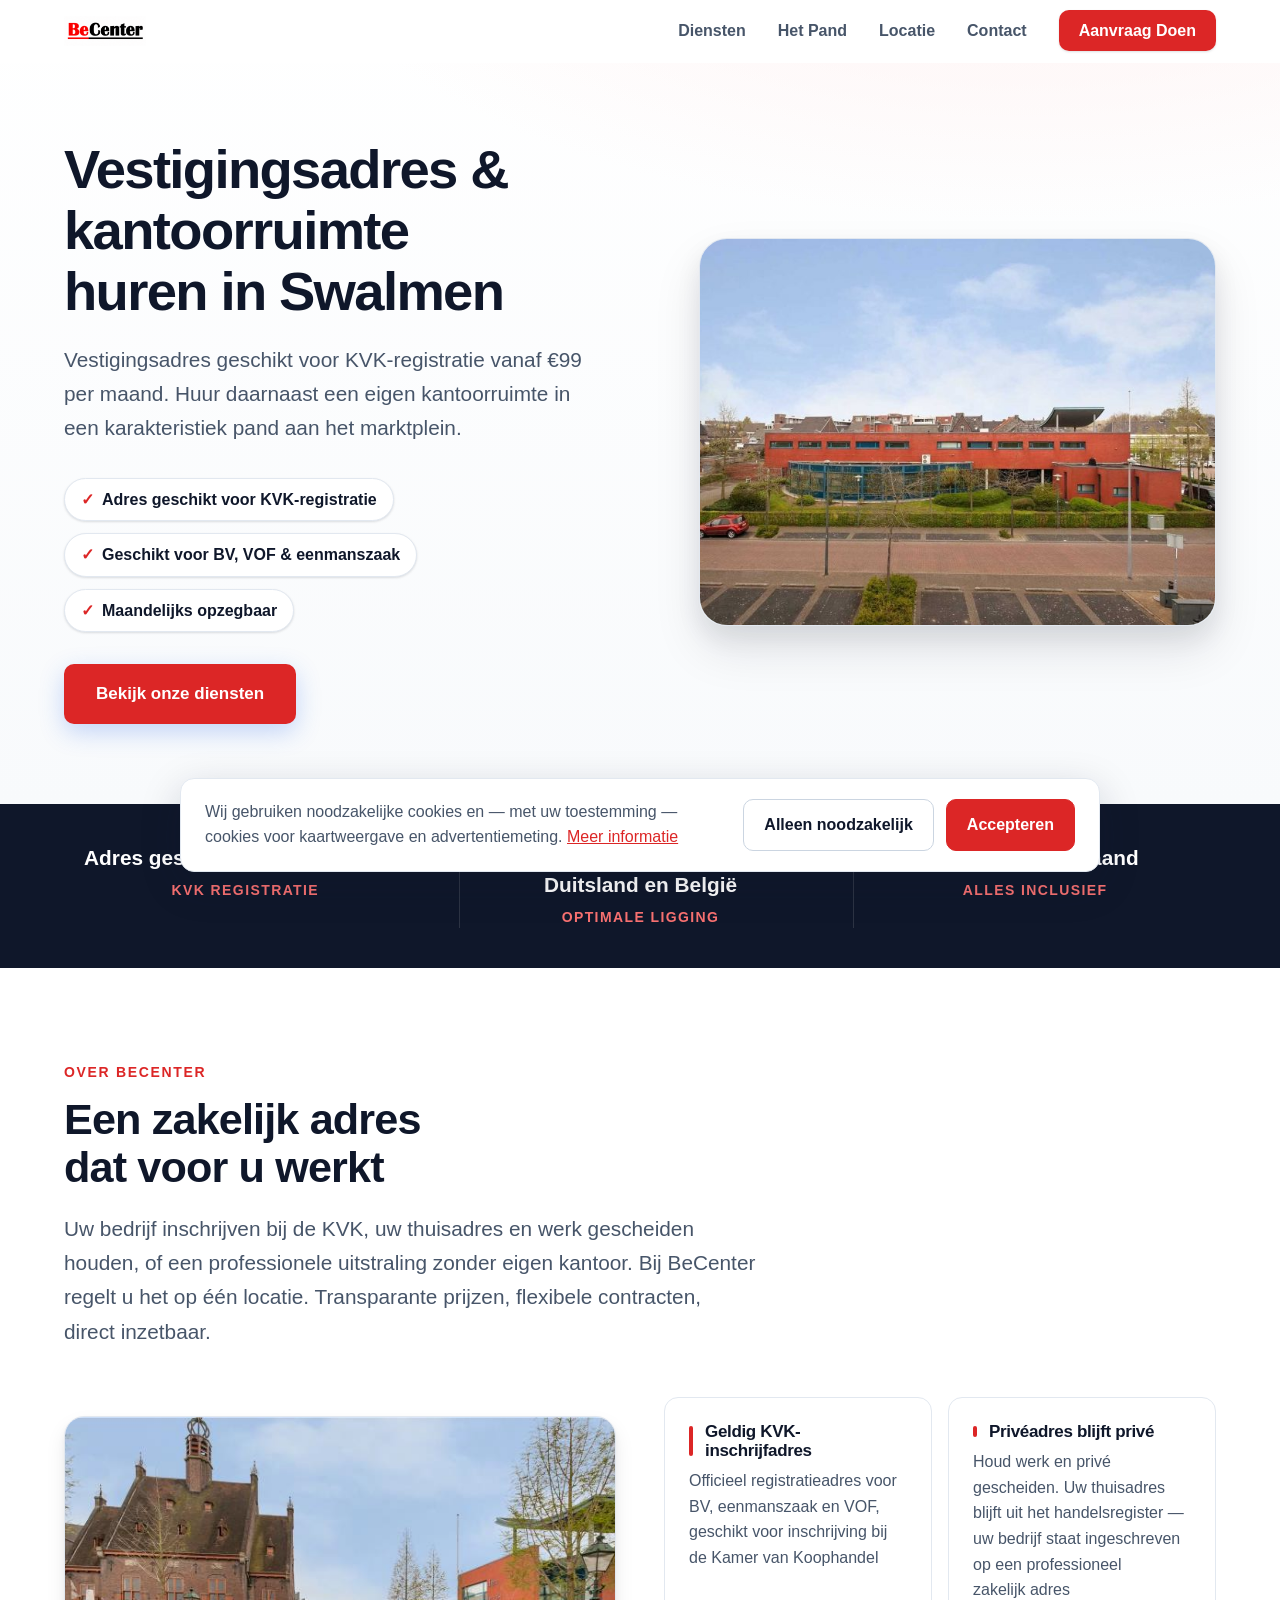
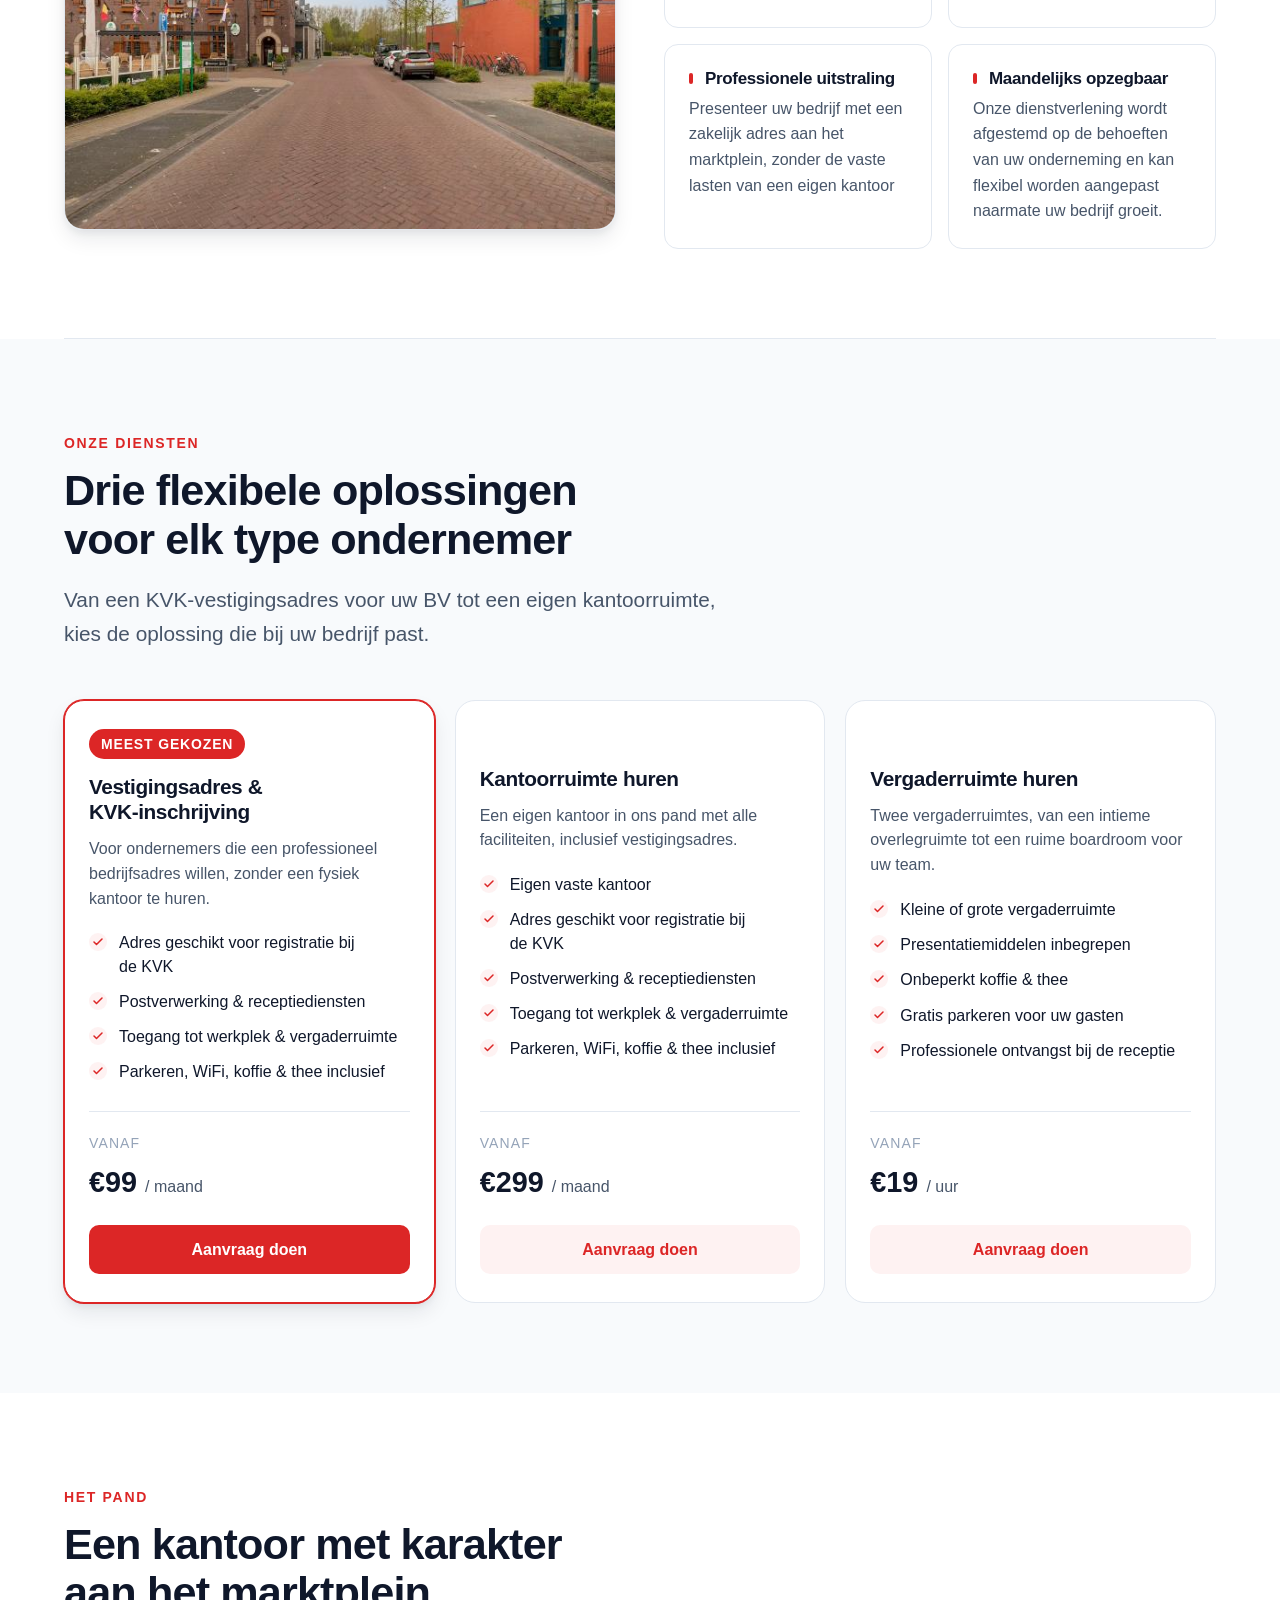
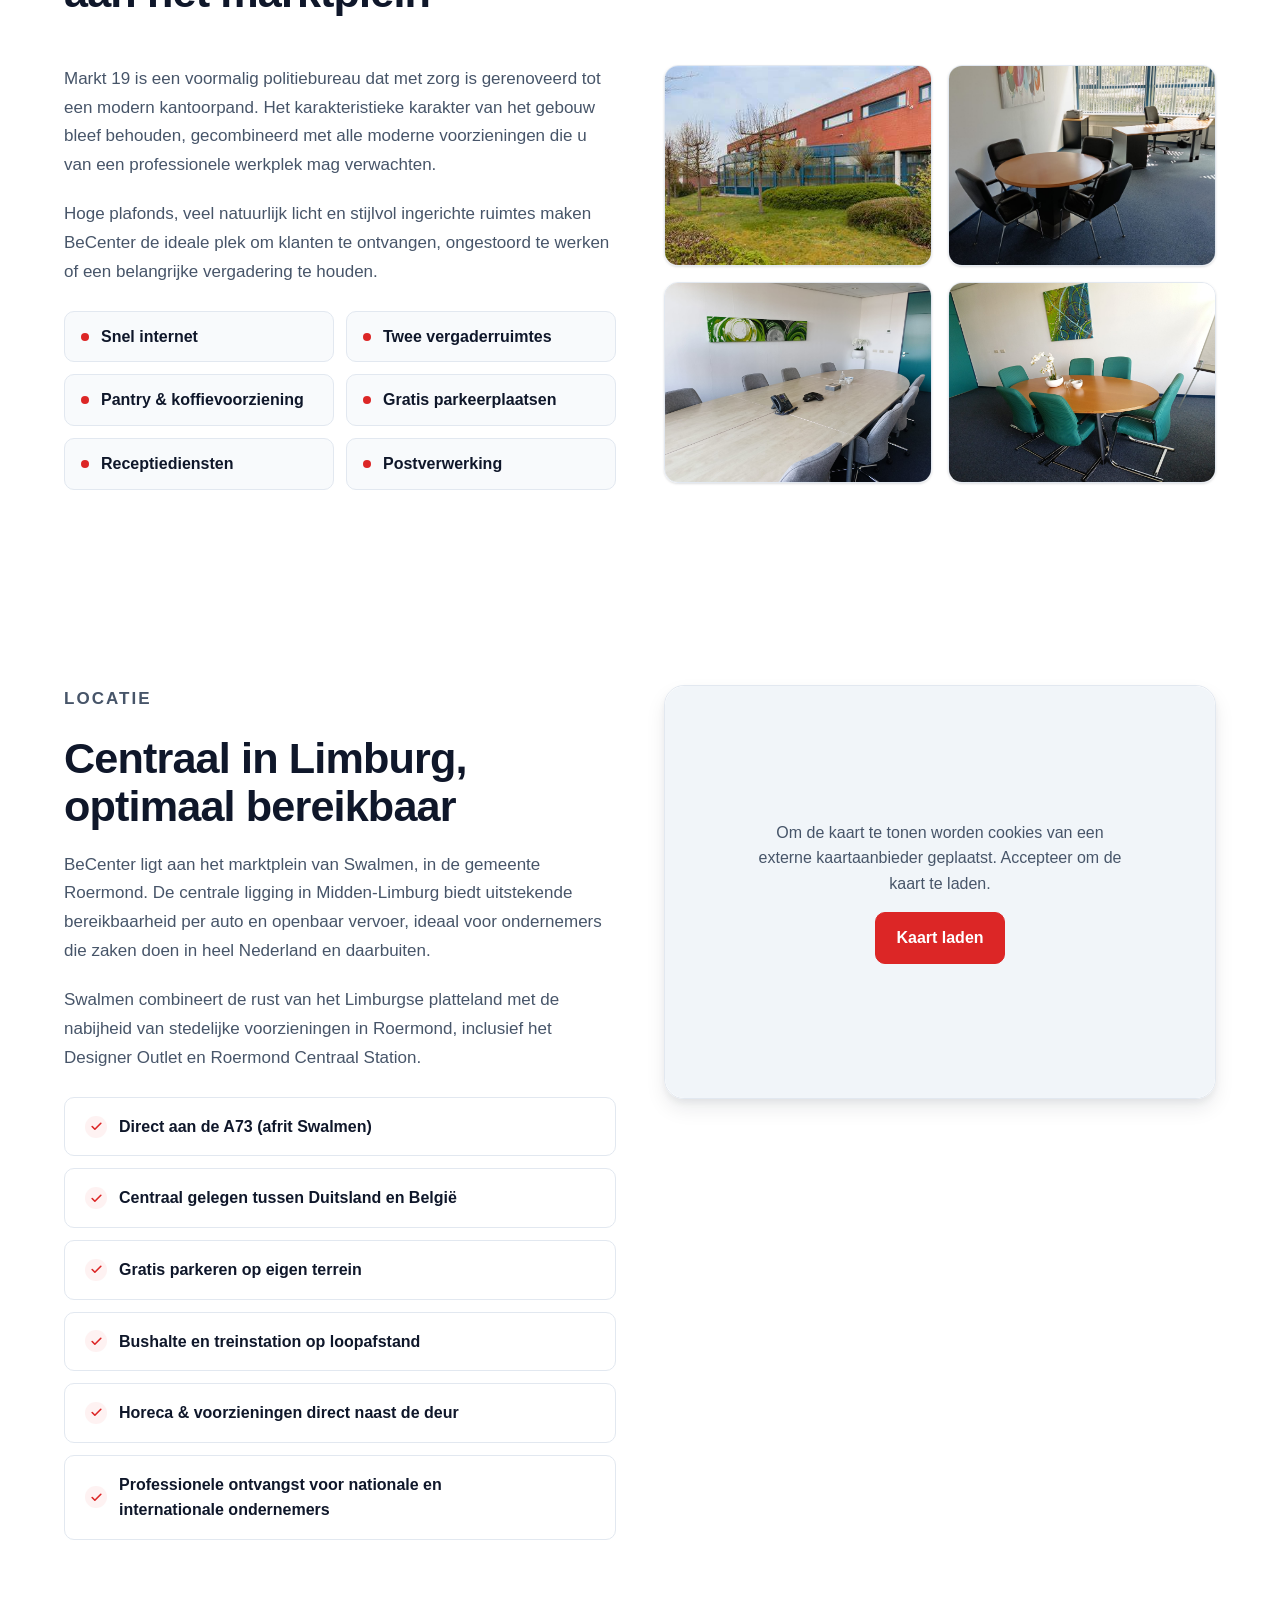
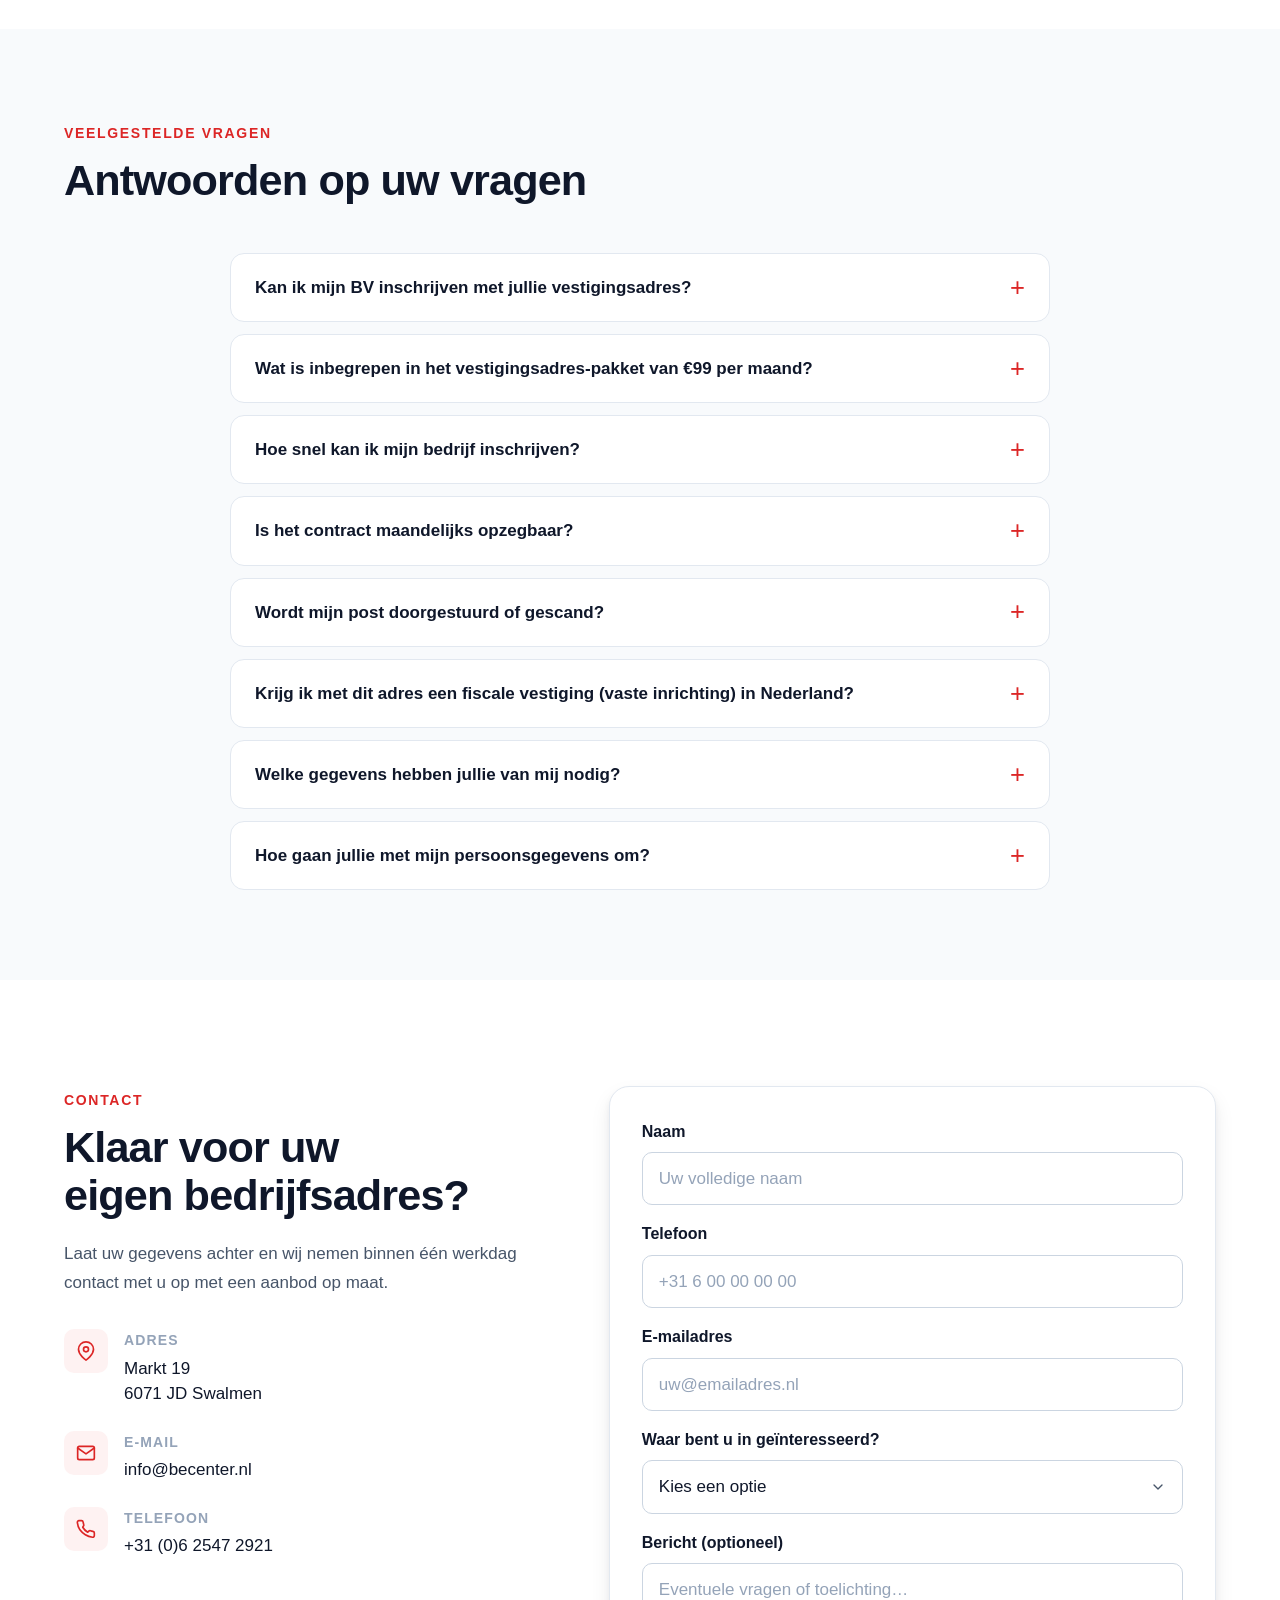
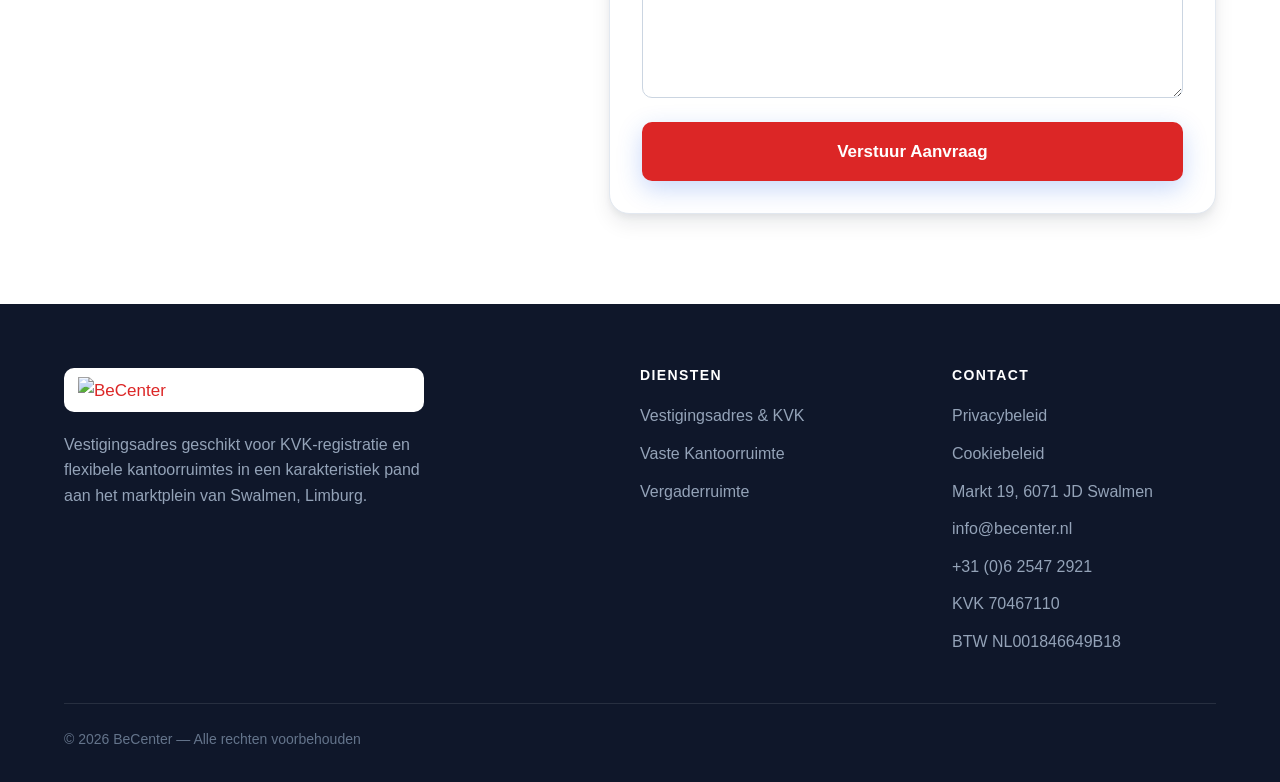
==== index.html @ 8f39680e "Add files via upload" ====
<!DOCTYPE html>
<html lang="nl">
<head>
  <meta charset="UTF-8">
  <meta name="viewport" content="width=device-width, initial-scale=1.0">
  <title>BeCenter — Vestigingsadres & Kantoorruimte Huren in Swalmen</title>
  <meta name="description" content="Vestigingsadres voor KVK-inschrijving vanaf €99,99 p/m. Kantoorruimte huren in Swalmen (Roermond). Adres geschikt voor registratie bij de KVK voor BV, VOF en eenmanszaak.">
  <meta name="keywords" content="vestigingsadres huren, KVK inschrijfadres, kantoor huren Swalmen, kantoorruimte Roermond, bedrijfsadres KVK, virtueel kantoor Limburg">
  <link rel="icon" href="data:image/svg+xml,%3Csvg xmlns='http://www.w3.org/2000/svg' viewBox='0 0 32 32'%3E%3Crect width='32' height='32' fill='%23ffffff' rx='4'/%3E%3Ctext x='50%25' y='52%25' dominant-baseline='central' text-anchor='middle' font-family='Helvetica%2C Arial%2C sans-serif' font-weight='bold' font-size='17' fill='%23DC2626'%3EBe%3C/text%3E%3C/svg%3E">
  <link rel="stylesheet" href="./base.css?v=3">
  <link rel="stylesheet" href="./style.css?v=3">
</head>
<body id="top">

  <!-- ─── Navigation ─── -->
  <nav id="nav" class="nav" aria-label="Hoofdnavigatie">
    <div class="nav__inner">
      <a href="#hero" class="nav__logo" aria-label="BeCenter homepage">
        <img src="./Becenter.png" alt="BeCenter" class="nav__logo-img">
      </a>
      <button id="hamburger" class="nav__hamburger" aria-label="Menu openen" aria-expanded="false" aria-controls="nav-links">
        <span></span><span></span><span></span>
      </button>
      <ul id="nav-links" class="nav__links" role="list">
        <li><a href="#diensten" class="nav__link">Diensten</a></li>
        <li><a href="#pand" class="nav__link">Het Pand</a></li>
        <li><a href="#locatie" class="nav__link">Locatie</a></li>
        <li><a href="#contact" class="nav__link">Contact</a></li>
        <li><a href="#contact" class="nav__cta">Aanvraag Doen</a></li>
      </ul>
    </div>
  </nav>

  <!-- ─── Hero ─── -->
  <section id="hero" class="hero">
    <div class="hero__inner">
      <div class="hero__content reveal">
        <h1 class="hero__title">Vestigingsadres&nbsp;&amp; kantoorruimte huren in&nbsp;Swalmen</h1>
        <p class="hero__subtitle">Vestigingsadres geschikt voor KVK-registratie vanaf €99 per maand. Huur daarnaast een eigen kantoorruimte in een karakteristiek pand aan het marktplein.</p>
        <div class="hero__trust" aria-label="Kenmerken">
          <span class="hero__trust-item">Adres geschikt voor KVK-registratie</span>
          <span class="hero__trust-item">Geschikt voor BV, VOF &amp; eenmanszaak</span>
          <span class="hero__trust-item">Maandelijks opzegbaar</span>
        </div>
        <div class="hero__actions">
          <a href="#diensten" class="hero__cta">Bekijk onze diensten</a>
        </div>
      </div>
      <div class="hero__image-col reveal">
        <div class="hero__image-wrapper">
          <img src="./vestigingsadres-nederland-swalmen.jpg" alt="Vestigingsadres Nederland – BeCenter kantoorpand in Swalmen bij Roermond" width="760" height="560" loading="eager">
        </div>
      </div>
    </div>
  </section>

  <!-- ─── Stats Bar ─── -->
  <div class="stats" aria-label="Cijfers">
    <div class="stats__inner">
      <div>
        <p class="stat__value">Adres geschikt voor inschrijving</p>
        <p class="stat__label">KVK Registratie</p>
      </div>
      <div>
        <p class="stat__value">Centraal gelegen tussen Duitsland en België</p>
        <p class="stat__label">Optimale ligging</p>
      </div>
      <div>
        <p class="stat__value">Vanaf €99 per maand</p>
        <p class="stat__label">Alles inclusief</p>
      </div>
    </div>
  </div>

  <!-- ─── About ─── -->
  <section id="about" class="about section">
    <div class="container">
      <p class="section__label">Over BeCenter</p>
      <h2 class="section__title">Een zakelijk adres dat voor u werkt</h2>
      <p class="section__text">Uw bedrijf inschrijven bij de KVK, uw thuisadres en werk gescheiden houden, of een professionele uitstraling zonder eigen kantoor. Bij BeCenter regelt u het op één locatie. Transparante prijzen, flexibele contracten, direct inzetbaar.</p>
      <div class="about__grid reveal">
        <div class="about__image-wrapper">
          <img src="./kantoor-marktplein-swalmen.jpg" alt="Kantoor aan het marktplein in Swalmen, centraal in Nederland" width="600" height="480" loading="lazy">
          <div class="about__image-accent"></div>
        </div>
        <div class="about__cards">
          <div class="about__card">
            <h3 class="about__card-title">Geldig KVK-inschrijfadres</h3>
            <p class="about__card-desc">Officieel registratieadres voor BV, eenmanszaak en VOF, geschikt voor inschrijving bij de Kamer van Koophandel</p>
          </div>
          <div class="about__card">
            <h3 class="about__card-title">Privéadres blijft privé</h3>
            <p class="about__card-desc">Houd werk en privé gescheiden. Uw thuisadres blijft uit het handelsregister — uw bedrijf staat ingeschreven op een professioneel zakelijk adres</p>
          </div>
          <div class="about__card">
            <h3 class="about__card-title">Professionele uitstraling</h3>
            <p class="about__card-desc">Presenteer uw bedrijf met een zakelijk adres aan het marktplein, zonder de vaste lasten van een eigen kantoor</p>
          </div>
          <div class="about__card">
            <h3 class="about__card-title">Maandelijks opzegbaar</h3>
            <p class="about__card-desc">Onze dienstverlening wordt afgestemd op de behoeften van uw onderneming en kan flexibel worden aangepast naarmate uw bedrijf groeit.</p>
          </div>
        </div>
      </div>
    </div>
  </section>

  <!-- ─── Divider ─── -->
  <div class="divider"><div class="divider__line"></div></div>

  <!-- ─── Services ─── -->
  <section id="diensten" class="services section">
    <div class="container">
      <div class="section__header reveal">
        <p class="section__label">Onze Diensten</p>
        <h2 class="section__title">Drie flexibele oplossingen voor elk type ondernemer</h2>
        <p class="section__sub">Van een KVK-vestigingsadres voor uw BV tot een eigen kantoorruimte, kies de oplossing die bij uw bedrijf past.</p>
      </div>
      <div class="services__grid services__grid--four">

        <article class="service-card service-card--featured reveal">
          <p class="service-card__badge">Meest gekozen</p>
          <h3 class="service-card__title">Vestigingsadres &amp; KVK-inschrijving</h3>
          <p class="service-card__desc">Voor ondernemers die een professioneel bedrijfsadres willen, zonder een fysiek kantoor te huren.</p>
          <ul class="service-card__features" role="list">
            <li class="service-card__feature">Adres geschikt voor registratie bij de KVK</li>
            <li class="service-card__feature">Postverwerking &amp; receptiediensten</li>
            <li class="service-card__feature">Toegang tot werkplek &amp; vergaderruimte</li>
            <li class="service-card__feature">Parkeren, WiFi, koffie &amp; thee inclusief</li>
          </ul>
          <div class="service-card__price">
            <p class="service-card__price-label">Vanaf</p>
            <p class="service-card__price-value">€99 <span class="service-card__price-period">/ maand</span></p>
          </div>
          <a href="#contact" class="service-card__cta">Aanvraag doen</a>
        </article>

        <article class="service-card reveal">
          <h3 class="service-card__title">Kantoorruimte huren</h3>
          <p class="service-card__desc">Een eigen kantoor in ons pand met alle faciliteiten, inclusief vestigingsadres.</p>
          <ul class="service-card__features" role="list">
            <li class="service-card__feature">Eigen vaste kantoor</li>
            <li class="service-card__feature">Adres geschikt voor registratie bij de KVK</li>
            <li class="service-card__feature">Postverwerking &amp; receptiediensten</li>
            <li class="service-card__feature">Toegang tot werkplek &amp; vergaderruimte</li>
            <li class="service-card__feature">Parkeren, WiFi, koffie &amp; thee inclusief</li>
          </ul>
          <div class="service-card__price">
            <p class="service-card__price-label">Vanaf</p>
            <p class="service-card__price-value">€299 <span class="service-card__price-period">/ maand</span></p>
          </div>
          <a href="#contact" class="service-card__cta">Aanvraag doen</a>
        </article>

        <article class="service-card reveal">
          <h3 class="service-card__title">Vergaderruimte huren</h3>
          <p class="service-card__desc">Twee vergaderruimtes, van een intieme overlegruimte tot een ruime boardroom voor uw team.</p>
          <ul class="service-card__features" role="list">
            <li class="service-card__feature">Kleine of grote vergaderruimte</li>
            <li class="service-card__feature">Presentatiemiddelen inbegrepen</li>
            <li class="service-card__feature">Onbeperkt koffie &amp; thee</li>
            <li class="service-card__feature">Gratis parkeren voor uw gasten</li>
            <li class="service-card__feature">Professionele ontvangst bij de receptie</li>
          </ul>
          <div class="service-card__price">
            <p class="service-card__price-label">Vanaf</p>
            <p class="service-card__price-value">€19 <span class="service-card__price-period">/ uur</span></p>
          </div>
          <a href="#contact" class="service-card__cta">Aanvraag doen</a>
        </article>

        

        

      </div>
    </div>
  </section>

  <!-- ─── Het Pand ─── -->
  <section id="pand" class="pand section">
    <div class="container">
      <p class="section__label">Het Pand</p>
      <h2 class="section__title">Een kantoor met karakter aan het marktplein</h2>
      <div class="pand__content reveal">
        <div class="pand__text">
          <p>Markt 19 is een voormalig politiebureau dat met zorg is gerenoveerd tot een modern kantoorpand. Het karakteristieke karakter van het gebouw bleef behouden, gecombineerd met alle moderne voorzieningen die u van een professionele werkplek mag verwachten.</p>
          <p>Hoge plafonds, veel natuurlijk licht en stijlvol ingerichte ruimtes maken BeCenter de ideale plek om klanten te ontvangen, ongestoord te werken of een belangrijke vergadering te houden.</p>
          <div class="pand__facilities">
            <div class="pand__facility">Snel internet</div>
            <div class="pand__facility">Twee vergaderruimtes</div>
            <div class="pand__facility">Pantry &amp; koffievoorziening</div>
            <div class="pand__facility">Gratis parkeerplaatsen</div>
            <div class="pand__facility">Receptiediensten</div>
            <div class="pand__facility">Postverwerking</div>
          </div>
        </div>
        <div class="pand__gallery">
          <div class="pand__gallery-item"><img src="./kantoorpand-swalmen-buitenaanzicht.jpg"   alt="Buitenaanzicht van het kantoorpand van BeCenter in Swalmen" loading="lazy" width="600" height="400"></div>
          <div class="pand__gallery-item"><img src="./kantoorruimte-huren-swalmen.jpg"      alt="Kantoorruimte huren bij BeCenter in Swalmen"    loading="lazy" width="600" height="400"></div>
          <div class="pand__gallery-item"><img src="./vergaderruimte-boardroom-swalmen.jpg"    alt="Grote vergaderruimte (boardroom) bij BeCenter Swalmen"        loading="lazy" width="600" height="400"></div>
          <div class="pand__gallery-item"><img src="./vergaderruimte-huren-roermond.jpg"     alt="Vergaderruimte huren in Roermond bij BeCenter"   loading="lazy" width="600" height="400"></div>
        </div>
      </div>
    </div>
  </section>

  <!-- ─── Locatie ─── -->
  <section id="locatie" class="locatie section">
    <div class="container">
      <div class="location__content reveal">
        <div class="location__text">
          <p class="section__label">Locatie</p>
          <h2 class="section__title">Centraal in Limburg, optimaal bereikbaar</h2>
          <p>BeCenter ligt aan het marktplein van Swalmen, in de gemeente Roermond. De centrale ligging in Midden-Limburg biedt uitstekende bereikbaarheid per auto en openbaar vervoer, ideaal voor ondernemers die zaken doen in heel Nederland en daarbuiten.</p>
          <p>Swalmen combineert de rust van het Limburgse platteland met de nabijheid van stedelijke voorzieningen in Roermond, inclusief het Designer Outlet en Roermond Centraal Station.</p>
          <ul class="location__highlights" role="list">
            <li class="location__highlight">Direct aan de A73 (afrit Swalmen)</li>
            <li class="location__highlight">Centraal gelegen tussen Duitsland en België</li>
            <li class="location__highlight">Gratis parkeren op eigen terrein</li>
            <li class="location__highlight">Bushalte en treinstation op loopafstand</li>
            <li class="location__highlight">Horeca &amp; voorzieningen direct naast de deur</li>
            <li class="location__highlight">Professionele ontvangst voor nationale en internationale ondernemers</li>
          </ul>
        </div>
        <div class="location__map-wrapper">
          <iframe
            data-cookiesrc="https://www.google.com/maps?q=Markt+19,+6071+JD+Swalmen&output=embed&z=8"
            width="600" height="420" style="border:0;" allowfullscreen="" loading="lazy"
            referrerpolicy="no-referrer-when-downgrade"
            title="BeCenter locatie, Markt 19 Swalmen">
          </iframe>
        </div>
      </div>
    </div>
  </section>

  <!-- ─── FAQ ─── -->
  <section id="faq" class="faq section">
    <div class="container">
      <div class="section__header reveal">
        <p class="section__label">Veelgestelde Vragen</p>
        <h2 class="section__title">Antwoorden op uw vragen</h2>
      </div>
      <dl class="faq__list reveal">

        <div class="faq__item">
          <dt><button class="faq__question" aria-expanded="false">Kan ik mijn BV inschrijven met jullie vestigingsadres?</button></dt>
          <dd class="faq__answer"><p>Ja. Ons adres aan Markt 19 in Swalmen is geschikt voor inschrijving bij de Kamer van Koophandel. U kunt er een BV, eenmanszaak of VOF op inschrijven.</p></dd>
        </div>

        <div class="faq__item">
          <dt><button class="faq__question" aria-expanded="false">Wat is inbegrepen in het vestigingsadres-pakket van €99 per maand?</button></dt>
          <dd class="faq__answer"><p>Het pakket omvat: adres geschikt voor registratie bij de KVK, postverwerking, receptiediensten, gratis parkeren, WiFi, koffie en thee, en toegang tot een werkplek en vergaderruimte op de locatie. Geen verborgen kosten.</p></dd>
        </div>

        <div class="faq__item">
          <dt><button class="faq__question" aria-expanded="false">Hoe snel kan ik mijn bedrijf inschrijven?</button></dt>
          <dd class="faq__answer"><p>Na ontvangst van uw aanvraag en betaling sturen wij binnen één werkdag de huurovereenkomst toe. Daarmee kunt u direct uw KVK-inschrijving regelen of een adreswijziging doorvoeren.</p></dd>
        </div>

        

        <div class="faq__item">
          <dt><button class="faq__question" aria-expanded="false">Is het contract maandelijks opzegbaar?</button></dt>
          <dd class="faq__answer"><p>Ja, al onze abonnementen (vestigingsadres en kantoorruimte) zijn maandelijks opzegbaar. Geen lange contracten, geen verborgen kosten.</p></dd>
        </div>

        <div class="faq__item">
          <dt><button class="faq__question" aria-expanded="false">Wordt mijn post doorgestuurd of gescand?</button></dt>
          <dd class="faq__answer"><p>Wij ontvangen, sorteren en verwerken al uw zakelijke post op het adres. In overleg sturen wij uw post fysiek door of digitaal per e-mail.</p></dd>
        </div>

        <div class="faq__item">
          <dt><button class="faq__question" aria-expanded="false">Krijg ik met dit adres een fiscale vestiging (vaste inrichting) in Nederland?</button></dt>
          <dd class="faq__answer"><p>Een inschrijfadres is bedoeld voor uw KVK-inschrijving en correspondentie. Het vormt op zichzelf geen fiscale vaste inrichting in Nederland — uw fiscale vestigingsplaats hangt af van waar uw onderneming feitelijk wordt geleid. Voor uw fiscale situatie adviseren wij belastingadvies in te winnen.</p></dd>
        </div>

        <div class="faq__item">
          <dt><button class="faq__question" aria-expanded="false">Welke gegevens hebben jullie van mij nodig?</button></dt>
          <dd class="faq__answer"><p>Voor de KVK-inschrijving en onze wettelijke controle (Wwft) hebben wij nodig: een geldig identiteitsbewijs (paspoort of ID-kaart) van de bestuurder(s) en de uiteindelijk belanghebbende(n), uw bedrijfsgegevens (o.a. KVK-/handelsregisternummer) en een korte omschrijving van uw activiteiten. Daarnaast voeren wij een sanctie- en PEP-controle uit. Zo voldoen wij aan de wet en beschermen wij u en ons tegen misbruik.</p></dd>
        </div>

        <div class="faq__item">
          <dt><button class="faq__question" aria-expanded="false">Hoe gaan jullie met mijn persoonsgegevens om?</button></dt>
          <dd class="faq__answer"><p>Wij verwerken alleen de gegevens die nodig zijn voor de dienstverlening en onze wettelijke verplichtingen, beveiligd en niet langer dan toegestaan. Meer leest u in ons <a href="./privacybeleid.html">privacybeleid</a>.</p></dd>
        </div>

      </dl>
    </div>
  </section>

  <!-- ─── Contact ─── -->
  <section id="contact" class="contact section">
    <div class="container">
      <div class="contact__content reveal">

        <div class="contact__info">
          <div>
            <p class="section__label">Contact</p>
            <h2 class="section__title">Klaar voor uw eigen bedrijfsadres?</h2>
            <p style="color: var(--color-text-muted); line-height: 1.7; margin-top: var(--space-4);">Laat uw gegevens achter en wij nemen binnen één werkdag contact met u op met een aanbod op maat.</p>
          </div>
          <div class="contact__info-item">
            <div class="contact__info-icon">
              <svg width="18" height="18" viewBox="0 0 24 24" fill="none" stroke="currentColor" stroke-width="2" stroke-linecap="round" stroke-linejoin="round" aria-hidden="true"><path d="M21 10c0 7-9 13-9 13s-9-6-9-13a9 9 0 0 1 18 0z"/><circle cx="12" cy="10" r="3"/></svg>
            </div>
            <div>
              <p class="contact__info-label">Adres</p>
              <p class="contact__info-value">Markt 19<br>6071 JD Swalmen</p>
            </div>
          </div>
          <div class="contact__info-item">
            <div class="contact__info-icon">
              <svg width="18" height="18" viewBox="0 0 24 24" fill="none" stroke="currentColor" stroke-width="2" stroke-linecap="round" stroke-linejoin="round" aria-hidden="true"><path d="M4 4h16c1.1 0 2 .9 2 2v12c0 1.1-.9 2-2 2H4c-1.1 0-2-.9-2-2V6c0-1.1.9-2 2-2z"/><polyline points="22,6 12,13 2,6"/></svg>
            </div>
            <div>
              <p class="contact__info-label">E-mail</p>
              <p class="contact__info-value"><a href="mailto:info@becenter.nl">info@becenter.nl</a></p>
            </div>
          </div>
          <div class="contact__info-item">
            <div class="contact__info-icon">
              <svg width="18" height="18" viewBox="0 0 24 24" fill="none" stroke="currentColor" stroke-width="2" stroke-linecap="round" stroke-linejoin="round" aria-hidden="true"><path d="M22 16.92v3a2 2 0 0 1-2.18 2 19.79 19.79 0 0 1-8.63-3.07A19.5 19.5 0 0 1 4.69 13a19.79 19.79 0 0 1-3.07-8.67A2 2 0 0 1 3.56 2h3a2 2 0 0 1 2 1.72c.127.96.361 1.903.7 2.81a2 2 0 0 1-.45 2.11L8.09 9.91a16 16 0 0 0 6 6l1.27-1.27a2 2 0 0 1 2.11-.45c.907.339 1.85.573 2.81.7A2 2 0 0 1 22 16.92z"/></svg>
            </div>
            <div>
              <p class="contact__info-label">Telefoon</p>
              <p class="contact__info-value"><a href="tel:+31625472921">+31 (0)6 2547 2921</a></p>
            </div>
          </div>
        </div>

        <form id="contact-form" class="contact__form" novalidate>
          <input type="hidden" name="access_key" value="718c6f82-538b-4ca0-a98d-68ac909993b3">
          <input type="hidden" name="cc" value="info@becenter.nl">
          <input type="hidden" name="subject" value="Nieuwe aanvraag via BeCenter.nl">
          <input type="hidden" name="from_name" value="BeCenter Website">

          <div class="form-group">
            <label for="naam">Naam</label>
            <input id="naam" name="name" type="text" placeholder="Uw volledige naam" required>
          </div>
          <div class="form-group">
            <label for="telefoon">Telefoon</label>
            <input id="telefoon" name="phone" type="tel" placeholder="+31 6 00 00 00 00">
          </div>
          <div class="form-group">
            <label for="email">E-mailadres</label>
            <input id="email" name="email" type="email" placeholder="uw@emailadres.nl" required>
          </div>
          <div class="form-group">
            <label for="interesse">Waar bent u in geïnteresseerd?</label>
            <select id="interesse" name="interesse" required>
              <option value="" disabled selected>Kies een optie</option>
              <option>Vestigingsadres &amp; KVK-inschrijving (€99 p/m)</option>
              <option>Vaste Kantoorruimte (€299 p/m)</option>
               <option>Vergaderruimte (€19 p/u)</option>
              
              
              <option>Anders / Meerdere opties</option>
            </select>
          </div>
          <div class="form-group">
            <label for="bericht">Bericht (optioneel)</label>
            <textarea id="bericht" name="message" rows="4" placeholder="Eventuele vragen of toelichting…"></textarea>
          </div>
          <button type="submit" class="form__submit">Verstuur Aanvraag</button>
        </form>

      </div>
    </div>
  </section>

  <!-- ─── Footer ─── -->
  <footer class="footer">
    <div class="footer__inner">
      <div class="footer__top">
        <div class="footer__brand">
          <div class="footer__brand-logo"><a href="#top" aria-label="Terug naar boven"><img src="./logo.png" alt="BeCenter" class="footer__logo-img"></a></div>
          <p class="footer__brand-desc">Vestigingsadres geschikt voor KVK-registratie en flexibele kantoorruimtes in een karakteristiek pand aan het marktplein van Swalmen, Limburg.</p>
        </div>
        <div>
          <h3 class="footer__col-title">Diensten</h3>
          <ul class="footer__links" role="list">
            <li><a href="#diensten">Vestigingsadres &amp; KVK</a></li>
            <li><a href="#diensten">Vaste Kantoorruimte</a></li>
             <li><a href="#diensten">Vergaderruimte</a></li>
            
            
          </ul>
        </div>
        <div>
          <h3 class="footer__col-title">Contact</h3>
          <ul class="footer__links" role="list">
            <li><a href="./privacybeleid.html">Privacybeleid</a></li>
            <li><a href="./cookiebeleid.html">Cookiebeleid</a></li>
            <li>Markt 19, 6071 JD Swalmen</li>
            <li><a href="mailto:info@becenter.nl">info@becenter.nl</a></li>
            <li><a href="tel:+31625472921">+31 (0)6 2547 2921</a></li>
            <li>KVK 70467110</li>
            <li>BTW NL001846649B18</li>
          </ul>
        </div>
      </div>
      <div class="footer__bottom">
        <p class="footer__copyright">© 2026 BeCenter — Alle rechten voorbehouden</p>
      </div>
    </div>
  </footer>

  <script src="./cookie.js"></script>
  <script src="./app.js"></script>
  <script>
    document.querySelectorAll('.faq__question').forEach(function(btn) {
      btn.addEventListener('click', function() {
        var item = this.closest('.faq__item');
        var isOpen = item.classList.contains('open');
        document.querySelectorAll('.faq__item.open').forEach(function(el) {
          el.classList.remove('open');
          el.querySelector('.faq__question').setAttribute('aria-expanded', 'false');
        });
        if (!isOpen) {
          item.classList.add('open');
          this.setAttribute('aria-expanded', 'true');
        }
      });
    });
  </script>
</body>
</html>
---- base.css ----
/* base.css — BeCenter.nl Design System */

*, *::before, *::after { box-sizing: border-box; margin: 0; padding: 0; }

html {
  -moz-text-size-adjust: none;
  -webkit-text-size-adjust: none;
  text-size-adjust: none;
  -webkit-font-smoothing: antialiased;
  -moz-osx-font-smoothing: grayscale;
  text-rendering: optimizeLegibility;
  scroll-behavior: smooth;
  hanging-punctuation: first last;
  scroll-padding-top: 5rem;
}

body {
  min-height: 100dvh;
  line-height: 1.6;
  font-family: var(--font-body, sans-serif);
  font-size: var(--text-base);
  color: var(--color-text);
  background-color: var(--color-bg);
}

img, picture, video, canvas, svg { display: block; max-width: 100%; height: auto; }
ul[role="list"], ol[role="list"] { list-style: none; }
input, button, textarea, select { font: inherit; color: inherit; }

h1, h2, h3, h4, h5, h6 { text-wrap: balance; line-height: 1.15; }
p, li, figcaption { text-wrap: pretty; max-width: 72ch; }

::selection {
  background: rgba(201, 169, 110, 0.3);
  color: #fff;
}

:focus-visible {
  outline: 2px solid var(--color-accent);
  outline-offset: 3px;
  border-radius: 2px;
}

@media (prefers-reduced-motion: reduce) {
  *, *::before, *::after {
    animation-duration: 0.01ms !important;
    animation-iteration-count: 1 !important;
    transition-duration: 0.01ms !important;
    scroll-behavior: auto !important;
  }
}

button { cursor: pointer; background: none; border: none; }
table { border-collapse: collapse; width: 100%; }

a, button, [role="button"], [role="link"], input, textarea, select {
  transition: color 180ms cubic-bezier(0.16, 1, 0.3, 1),
              background 180ms cubic-bezier(0.16, 1, 0.3, 1),
              border-color 180ms cubic-bezier(0.16, 1, 0.3, 1),
              box-shadow 180ms cubic-bezier(0.16, 1, 0.3, 1),
              transform 180ms cubic-bezier(0.16, 1, 0.3, 1),
              opacity 180ms cubic-bezier(0.16, 1, 0.3, 1);
}

.sr-only {
  position: absolute; width: 1px; height: 1px; padding: 0; margin: -1px;
  overflow: hidden; clip: rect(0, 0, 0, 0); white-space: nowrap; border-width: 0;
}
---- style.css ----
/* style.css — buroadresseniederlande.com
   Modern, helder, zakelijk thema (licht + blauw) — gericht op Duitse ondernemers */

/* ═══════════════════════════════════════════
   DESIGN TOKENS
   ═══════════════════════════════════════════ */
:root {
  /* Typografie — strakke, moderne sans-serif */
  --font-display: -apple-system, BlinkMacSystemFont, "Segoe UI", Roboto, Helvetica, Arial, sans-serif;
  --font-body: -apple-system, BlinkMacSystemFont, "Segoe UI", Roboto, Helvetica, Arial, sans-serif;

  /* Type-schaal */
  --text-xs:   clamp(0.75rem,  0.7rem  + 0.25vw, 0.875rem);
  --text-sm:   clamp(0.875rem, 0.82rem + 0.3vw,  1rem);
  --text-base: clamp(1rem,     0.96rem + 0.2vw,  1.0625rem);
  --text-lg:   clamp(1.125rem, 1.05rem + 0.4vw,  1.3rem);
  --text-xl:   clamp(1.35rem,  1.1rem  + 1vw,    1.8rem);
  --text-2xl:  clamp(1.8rem,   1.3rem  + 2vw,    2.7rem);
  --text-3xl:  clamp(2.2rem,   1.4rem  + 3vw,    3.4rem);

  /* Spacing */
  --space-1:0.25rem; --space-2:0.5rem; --space-3:0.75rem; --space-4:1rem;
  --space-5:1.25rem; --space-6:1.5rem; --space-7:1.75rem; --space-8:2rem;
  --space-10:2.5rem; --space-12:3rem; --space-16:4rem; --space-20:5rem;
  --space-24:6rem; --space-32:8rem;

  /* Kleuren — licht thema */
  --color-bg:        #ffffff;
  --color-surface:   #f8fafc;
  --color-surface-2: #f1f5f9;
  --color-surface-3: #e9eef5;
  --color-border:    #e2e8f0;
  --color-border-2:  #cbd5e1;
  --color-divider:   #e2e8f0;

  --color-text:       #0f172a;
  --color-text-muted: #475569;
  --color-text-faint: #94a3b8;

  /* Accent — merkrood */
  --color-accent:        #DC2626;
  --color-accent-hover:  #B91C1C;
  --color-accent-dark:   #991B1B;
  --color-accent-soft:   #fef2f2;
  --color-accent-muted:  rgba(220, 38, 38, 0.12);

  /* Donkere sectie (voor contrast-blokken zoals footer/stats) */
  --color-ink:        #0f172a;
  --color-ink-2:      #1e293b;

  /* Radius */
  --radius-sm:0.375rem; --radius-md:0.625rem; --radius-lg:0.875rem;
  --radius-xl:1.25rem; --radius-2xl:1.75rem;

  /* Transities */
  --ease-out: cubic-bezier(0.16, 1, 0.3, 1);
  --transition: 200ms cubic-bezier(0.16, 1, 0.3, 1);

  /* Schaduwen — zacht, modern */
  --shadow-sm: 0 1px 2px rgba(15,23,42,0.06), 0 1px 3px rgba(15,23,42,0.08);
  --shadow-md: 0 4px 6px rgba(15,23,42,0.05), 0 10px 20px rgba(15,23,42,0.08);
  --shadow-lg: 0 12px 24px rgba(15,23,42,0.08), 0 24px 48px rgba(15,23,42,0.10);
  --shadow-blue: 0 8px 24px rgba(37,99,235,0.25);

  --content-wide: 1200px;
}

/* ═══════════════════════════════════════════
   BASIS
   ═══════════════════════════════════════════ */
body {
  font-family: var(--font-body);
  color: var(--color-text);
  background: var(--color-bg);
  font-size: var(--text-base);
}

h1, h2, h3, h4 {
  font-family: var(--font-display);
  color: var(--color-text);
  font-weight: 700;
  letter-spacing: -0.02em;
  line-height: 1.12;
}

a { color: var(--color-accent); text-decoration: none; }
a:hover { color: var(--color-accent-hover); }

.container {
  max-width: var(--content-wide);
  margin: 0 auto;
  padding: 0 var(--space-6);
}

.section { padding: clamp(var(--space-16), 7vw, var(--space-32)) 0; }

.section__label {
  display: inline-block;
  font-size: var(--text-xs);
  font-weight: 700;
  letter-spacing: 0.12em;
  text-transform: uppercase;
  color: var(--color-accent);
  margin-bottom: var(--space-3);
}

.section__title {
  font-size: var(--text-2xl);
  margin-bottom: var(--space-5);
  max-width: 22ch;
}

.section__text, .section__sub {
  font-size: var(--text-lg);
  color: var(--color-text-muted);
  max-width: 60ch;
  line-height: 1.65;
}

.section__header { margin-bottom: var(--space-12); }

/* ═══════════════════════════════════════════
   NAVIGATIE
   ═══════════════════════════════════════════ */
.nav {
  position: fixed;
  top: 0; left: 0; right: 0;
  z-index: 100;
  padding: var(--space-4) 0;
  background: #ffffff;
  border-bottom: 1px solid transparent;
  transition: padding var(--transition), border-color var(--transition), box-shadow var(--transition);
}
.nav--scrolled {
  padding: var(--space-3) 0;
  border-bottom-color: var(--color-border);
  box-shadow: var(--shadow-sm);
}
.nav__inner {
  max-width: var(--content-wide);
  margin: 0 auto;
  padding: 0 var(--space-6);
  display: flex; align-items: center; justify-content: space-between;
}
.nav__logo { display: flex; align-items: center; }
.nav__logo-img {
  height: 30px; width: auto; display: block;
}

.nav__links { display: flex; align-items: center; gap: var(--space-8); list-style: none; }
.nav__link {
  font-size: var(--text-sm); font-weight: 600;
  color: var(--color-text-muted);
  position: relative;
}
.nav__link:hover { color: var(--color-text); }
.nav__link::after {
  content: ''; position: absolute; bottom: -5px; left: 0;
  width: 0; height: 2px; background: var(--color-accent);
  border-radius: 2px; transition: width var(--transition);
}
.nav__link:hover::after { width: 100%; }

.nav__cta {
  font-size: var(--text-sm); font-weight: 700;
  color: #fff; background: var(--color-accent);
  padding: var(--space-3) var(--space-5);
  border-radius: var(--radius-md);
  box-shadow: var(--shadow-sm);
  transition: background var(--transition), transform var(--transition), box-shadow var(--transition);
}
.nav__cta:hover {
  background: var(--color-accent-hover); color: #fff;
  transform: translateY(-1px); box-shadow: var(--shadow-blue);
}

.nav__hamburger {
  display: none; flex-direction: column; gap: 5px;
  padding: var(--space-2); z-index: 101;
}
.nav__hamburger span {
  display: block; width: 24px; height: 2px;
  background: var(--color-text); border-radius: 2px;
  transition: transform var(--transition), opacity var(--transition);
}
.nav__hamburger.active span:nth-child(1) { transform: translateY(7px) rotate(45deg); }
.nav__hamburger.active span:nth-child(2) { opacity: 0; }
.nav__hamburger.active span:nth-child(3) { transform: translateY(-7px) rotate(-45deg); }

@media (max-width: 860px) {
  .nav__hamburger { display: flex; }
  .nav__links {
    position: fixed; inset: 0;
    background: #fff;
    flex-direction: column; justify-content: center;
    gap: var(--space-6);
    opacity: 0; pointer-events: none;
    transition: opacity var(--transition);
  }
  .nav__links.open { opacity: 1; pointer-events: auto; }
  .nav__link { font-size: var(--text-xl); }
  .nav__cta { font-size: var(--text-lg); padding: var(--space-3) var(--space-8); }
}

/* ═══════════════════════════════════════════
   HERO
   ═══════════════════════════════════════════ */
.hero {
  padding-top: calc(76px + var(--space-16));
  padding-bottom: var(--space-20);
  background:
    radial-gradient(1200px 500px at 80% -10%, var(--color-accent-soft), transparent 60%),
    linear-gradient(180deg, #ffffff 0%, var(--color-surface) 100%);
}
.hero__inner {
  max-width: var(--content-wide); margin: 0 auto; padding: 0 var(--space-6);
  display: grid; grid-template-columns: 1.05fr 0.95fr;
  gap: var(--space-16); align-items: center;
}
.hero__content { display: flex; flex-direction: column; align-items: flex-start; }
.hero__title {
  font-size: var(--text-3xl);
  margin-bottom: var(--space-5);
  letter-spacing: -0.03em;
}
.hero__subtitle {
  font-size: var(--text-lg);
  color: var(--color-text-muted);
  line-height: 1.65; margin-bottom: var(--space-8);
  max-width: 46ch;
}
.hero__trust { display: flex; flex-wrap: wrap; gap: var(--space-3); margin-bottom: var(--space-8); }
.hero__trust-item {
  display: inline-flex; align-items: center; gap: var(--space-2);
  font-size: var(--text-sm); font-weight: 600;
  color: var(--color-text);
  background: #fff;
  border: 1px solid var(--color-border);
  padding: var(--space-2) var(--space-4);
  border-radius: 100px;
  box-shadow: var(--shadow-sm);
}
.hero__trust-item::before {
  content: '✓'; color: var(--color-accent); font-weight: 800;
}
.hero__actions { display: flex; gap: var(--space-4); flex-wrap: wrap; }
.hero__cta {
  display: inline-flex; align-items: center; gap: var(--space-3);
  font-size: var(--text-base); font-weight: 700;
  color: #fff; background: var(--color-accent);
  padding: var(--space-4) var(--space-8);
  border-radius: var(--radius-md);
  box-shadow: var(--shadow-blue);
  transition: background var(--transition), transform var(--transition), box-shadow var(--transition);
}
.hero__cta:hover {
  background: var(--color-accent-hover); color: #fff;
  transform: translateY(-2px);
  box-shadow: 0 12px 32px rgba(37,99,235,0.35);
}

.hero__image-col { position: relative; }
.hero__image-wrapper {
  position: relative; border-radius: var(--radius-2xl); overflow: hidden;
  box-shadow: var(--shadow-lg);
  border: 1px solid var(--color-border);
}
.hero__image-wrapper img {
  width: 100%; height: auto; display: block;
  aspect-ratio: 4/3; object-fit: cover;
}

@media (max-width: 860px) {
  .hero { padding-top: calc(68px + var(--space-10)); padding-bottom: var(--space-12); }
  .hero__inner { grid-template-columns: 1fr; gap: var(--space-10); }
  .hero__image-col { order: -1; }
}

/* ═══════════════════════════════════════════
   STATS BAR
   ═══════════════════════════════════════════ */
.stats { background: var(--color-ink); }
.stats__inner {
  max-width: var(--content-wide); margin: 0 auto;
  padding: var(--space-10) var(--space-6);
  display: grid; grid-template-columns: repeat(3, 1fr); gap: var(--space-8);
}
.stats__inner > div {
  text-align: center;
  padding: 0 var(--space-4);
  border-left: 1px solid rgba(255,255,255,0.12);
}
.stats__inner > div:first-child { border-left: none; }
.stat__value {
  font-family: var(--font-display);
  font-size: var(--text-lg); font-weight: 700;
  color: #fff; margin-bottom: var(--space-2); line-height: 1.3;
}
.stat__label {
  font-size: var(--text-xs); font-weight: 600;
  color: #f87171;
  text-transform: uppercase; letter-spacing: 0.1em;
}
@media (max-width: 760px) {
  .stats__inner { grid-template-columns: 1fr; gap: var(--space-6); }
  .stats__inner > div { border-left: none; padding-bottom: var(--space-6); border-bottom: 1px solid rgba(255,255,255,0.12); }
  .stats__inner > div:last-child { border-bottom: none; padding-bottom: 0; }
}

/* ═══════════════════════════════════════════
   OVER (ABOUT)
   ═══════════════════════════════════════════ */
.about__grid {
  display: grid; grid-template-columns: 1fr 1fr;
  gap: var(--space-12); align-items: center;
  margin-top: var(--space-12);
}
.about__image-wrapper {
  position: relative; overflow: hidden;
  border-radius: var(--radius-xl);
  box-shadow: var(--shadow-md);
  border: 1px solid var(--color-border);
}
.about__image-wrapper img {
  width: 100%; height: 100%; object-fit: cover; aspect-ratio: 4/3;
}
.about__image-accent { display: none; }

.about__cards { display: grid; grid-template-columns: 1fr 1fr; gap: var(--space-4); }
.about__card {
  padding: var(--space-6);
  background: #fff;
  border: 1px solid var(--color-border);
  border-radius: var(--radius-lg);
  transition: border-color var(--transition), box-shadow var(--transition), transform var(--transition);
}
.about__card:hover {
  border-color: var(--color-accent);
  box-shadow: var(--shadow-md);
  transform: translateY(-3px);
}
.about__card-title {
  font-size: var(--text-base); font-weight: 700;
  margin-bottom: var(--space-2);
  padding-left: var(--space-4); position: relative;
}
.about__card-title::before {
  content: ''; position: absolute; left: 0; top: 4px; bottom: 4px;
  width: 4px; border-radius: 4px; background: var(--color-accent);
}
.about__card-desc { font-size: var(--text-sm); color: var(--color-text-muted); line-height: 1.6; }

@media (max-width: 860px) {
  .about__grid { grid-template-columns: 1fr; gap: var(--space-8); }
  .about__cards { grid-template-columns: 1fr; }
}

/* ═══════════════════════════════════════════
   DIVIDER
   ═══════════════════════════════════════════ */
.divider { max-width: var(--content-wide); margin: 0 auto; padding: 0 var(--space-6); }
.divider__line { height: 1px; background: var(--color-border); }

/* ═══════════════════════════════════════════
   DIENSTEN (SERVICES)
   ═══════════════════════════════════════════ */
.services { background: var(--color-surface); }
.services__grid {
  display: grid; gap: var(--space-5); margin-top: var(--space-12);
}
.services__grid--four { grid-template-columns: repeat(3, 1fr); }

.service-card {
  position: relative;
  padding: var(--space-7) var(--space-6);
  background: #fff;
  border: 1px solid var(--color-border);
  border-radius: var(--radius-xl);
  display: flex; flex-direction: column;
  transition: border-color var(--transition), transform var(--transition), box-shadow var(--transition);
}
.service-card:hover {
  border-color: var(--color-accent);
  transform: translateY(-5px);
  box-shadow: var(--shadow-lg);
}
.service-card--featured {
  border-color: var(--color-accent);
  box-shadow: 0 0 0 1px var(--color-accent), var(--shadow-md);
}
.service-card__badge {
  display: inline-block; align-self: flex-start;
  font-size: var(--text-xs); font-weight: 700;
  letter-spacing: 0.06em; text-transform: uppercase;
  color: #fff; background: var(--color-accent);
  padding: var(--space-1) var(--space-3);
  border-radius: 100px; margin-bottom: var(--space-4);
}
/* Niet-featured kaarten: titel uitlijnen op gelijke hoogte als featured */
.service-card:not(.service-card--featured) .service-card__title {
  margin-top: calc(var(--text-xs) + var(--space-1) * 2 + var(--space-4));
}
.service-card__title {
  font-size: var(--text-lg); font-weight: 700;
  margin-bottom: var(--space-3); line-height: 1.2;
  overflow-wrap: break-word; hyphens: auto;
}
.service-card__desc {
  font-size: var(--text-sm); color: var(--color-text-muted);
  line-height: 1.55; margin-bottom: var(--space-5);
}
.service-card__features {
  list-style: none; padding: 0; margin: 0 0 auto;
  display: flex; flex-direction: column; gap: var(--space-3);
}
.service-card__feature {
  display: flex; align-items: flex-start; gap: var(--space-3);
  font-size: var(--text-sm); color: var(--color-text); line-height: 1.45;
}
.service-card__feature::before {
  content: ''; flex-shrink: 0; margin-top: 2px;
  width: 18px; height: 18px; border-radius: 50%;
  background-color: var(--color-accent-soft);
  background-image: url("data:image/svg+xml,%3Csvg xmlns='http://www.w3.org/2000/svg' width='12' height='12' viewBox='0 0 24 24' fill='none' stroke='%23DC2626' stroke-width='3' stroke-linecap='round' stroke-linejoin='round'%3E%3Cpolyline points='20 6 9 17 4 12'/%3E%3C/svg%3E");
  background-repeat: no-repeat; background-position: center;
}
.service-card__price {
  margin-top: var(--space-7); padding-top: var(--space-5);
  border-top: 1px solid var(--color-border);
}
.service-card__price-label {
  font-size: var(--text-xs); color: var(--color-text-faint);
  text-transform: uppercase; letter-spacing: 0.08em; margin-bottom: var(--space-1);
}
.service-card__price-value {
  font-family: var(--font-display);
  font-size: var(--text-xl); font-weight: 800; color: var(--color-text);
}
.service-card__price-period {
  font-size: var(--text-sm); font-weight: 500; color: var(--color-text-muted);
}
.service-card__cta {
  margin-top: var(--space-5);
  display: inline-flex; align-items: center; justify-content: center;
  font-size: var(--text-sm); font-weight: 700;
  color: var(--color-accent); background: var(--color-accent-soft);
  padding: var(--space-3) var(--space-5);
  border-radius: var(--radius-md);
  transition: background var(--transition), color var(--transition), transform var(--transition);
}
.service-card__cta:hover {
  background: var(--color-accent); color: #fff; transform: translateY(-1px);
}
.service-card--featured .service-card__cta { background: var(--color-accent); color: #fff; }
.service-card--featured .service-card__cta:hover { background: var(--color-accent-hover); }

@media (max-width: 1024px) {
  .services__grid--four { grid-template-columns: repeat(2, 1fr); }
}
@media (max-width: 600px) {
  .services__grid--four { grid-template-columns: 1fr; max-width: 440px; margin-left: auto; margin-right: auto; }
  .service-card:not(.service-card--featured) .service-card__title { margin-top: 0; }
}

/* ═══════════════════════════════════════════
   HET PAND
   ═══════════════════════════════════════════ */
.pand__content {
  display: grid; grid-template-columns: 1fr 1fr;
  gap: var(--space-12); align-items: start; margin-top: var(--space-12);
}
.pand__text p { color: var(--color-text-muted); font-size: var(--text-base); line-height: 1.7; margin-bottom: var(--space-5); }
.pand__facilities {
  display: grid; grid-template-columns: 1fr 1fr; gap: var(--space-3); margin-top: var(--space-6);
}
.pand__facility {
  display: flex; align-items: center; gap: var(--space-3);
  font-size: var(--text-sm); font-weight: 600; color: var(--color-text);
  background: var(--color-surface);
  border: 1px solid var(--color-border);
  padding: var(--space-3) var(--space-4);
  border-radius: var(--radius-md);
}
.pand__facility::before {
  content: ''; flex-shrink: 0;
  width: 8px; height: 8px; border-radius: 50%;
  background: var(--color-accent);
}
.pand__gallery { display: grid; grid-template-columns: 1fr 1fr; gap: var(--space-4); }
.pand__gallery-item {
  overflow: hidden; border-radius: var(--radius-lg); aspect-ratio: 4/3;
  border: 1px solid var(--color-border); box-shadow: var(--shadow-sm);
}
.pand__gallery-item img { width: 100%; height: 100%; object-fit: cover; transition: transform 0.6s var(--ease-out); }
.pand__gallery-item:hover img { transform: scale(1.05); }

@media (max-width: 860px) {
  .pand__content { grid-template-columns: 1fr; gap: var(--space-8); }
  .pand__facilities { grid-template-columns: 1fr; }
}

/* ═══════════════════════════════════════════
   LOCATIE
   ═══════════════════════════════════════════ */
.location__content {
  display: grid; grid-template-columns: 1fr 1fr;
  gap: var(--space-12); margin-top: var(--space-4); align-items: start;
}
.location__text p { color: var(--color-text-muted); font-size: var(--text-base); line-height: 1.7; margin-bottom: var(--space-5); }
.location__highlights {
  display: grid; grid-template-columns: 1fr; gap: var(--space-3);
  margin-top: var(--space-6); list-style: none; padding: 0;
}
.location__highlight {
  display: flex; align-items: center; gap: var(--space-3);
  font-size: var(--text-sm); font-weight: 600; color: var(--color-text);
  background: #fff; border: 1px solid var(--color-border);
  padding: var(--space-4) var(--space-5); border-radius: var(--radius-md);
  transition: border-color var(--transition), transform var(--transition);
}
.location__highlight:hover { border-color: var(--color-accent); transform: translateX(3px); }
.location__highlight::before {
  content: ''; flex-shrink: 0;
  width: 22px; height: 22px; border-radius: 50%;
  background-color: var(--color-accent-soft);
  background-image: url("data:image/svg+xml,%3Csvg xmlns='http://www.w3.org/2000/svg' width='13' height='13' viewBox='0 0 24 24' fill='none' stroke='%23DC2626' stroke-width='3' stroke-linecap='round' stroke-linejoin='round'%3E%3Cpolyline points='20 6 9 17 4 12'/%3E%3C/svg%3E");
  background-repeat: no-repeat; background-position: center;
}
.location__map-wrapper {
  border-radius: var(--radius-xl); overflow: hidden;
  border: 1px solid var(--color-border); box-shadow: var(--shadow-md);
  aspect-ratio: 4/3;
}
.location__map-wrapper iframe { width: 100%; height: 100%; border: 0; }

@media (max-width: 860px) {
  .location__content { grid-template-columns: 1fr; gap: var(--space-8); }
}

/* ═══════════════════════════════════════════
   FAQ
   ═══════════════════════════════════════════ */
.faq { background: var(--color-surface); }
.faq__list { max-width: 820px; margin: var(--space-12) auto 0; display: flex; flex-direction: column; gap: var(--space-3); }
.faq__item {
  background: #fff; border: 1px solid var(--color-border);
  border-radius: var(--radius-lg); overflow: hidden;
  transition: border-color var(--transition), box-shadow var(--transition);
}
.faq__item.open { border-color: var(--color-accent); box-shadow: var(--shadow-sm); }
button.faq__question {
  width: 100%; text-align: left;
  padding: var(--space-5) var(--space-6);
  font-family: var(--font-body);
  font-size: var(--text-base); font-weight: 700; color: var(--color-text);
  cursor: pointer; display: flex; justify-content: space-between; align-items: center; gap: var(--space-4);
}
button.faq__question::after {
  content: '+'; font-size: 1.6rem; font-weight: 300; line-height: 1;
  color: var(--color-accent); flex-shrink: 0;
  transition: transform var(--transition);
}
.faq__item.open button.faq__question::after { transform: rotate(45deg); }
.faq__answer {
  overflow: hidden; max-height: 0;
  transition: max-height 0.4s var(--ease-out), padding 0.4s var(--ease-out);
  padding: 0 var(--space-6);
}
.faq__item.open .faq__answer { max-height: 500px; padding-bottom: var(--space-5); }
.faq__answer p { color: var(--color-text-muted); font-size: var(--text-base); line-height: 1.7; }

/* ═══════════════════════════════════════════
   CONTACT
   ═══════════════════════════════════════════ */
.contact__content {
  display: grid; grid-template-columns: 0.9fr 1.1fr;
  gap: var(--space-12); margin-top: var(--space-4); align-items: start;
}
.contact__info { display: flex; flex-direction: column; gap: var(--space-6); }
.contact__info > div:first-child { margin-bottom: var(--space-2); }
.contact__info-item { display: flex; gap: var(--space-4); align-items: flex-start; }
.contact__info-icon {
  width: 44px; height: 44px; border-radius: var(--radius-md);
  background: var(--color-accent-soft);
  display: flex; align-items: center; justify-content: center; flex-shrink: 0;
}
.contact__info-icon svg { width: 20px; height: 20px; color: var(--color-accent); }
.contact__info-label { font-size: var(--text-xs); color: var(--color-text-faint); text-transform: uppercase; letter-spacing: 0.08em; margin-bottom: var(--space-1); font-weight: 600; }
.contact__info-value { font-size: var(--text-base); color: var(--color-text); line-height: 1.5; }
.contact__info-value a { color: var(--color-text); }
.contact__info-value a:hover { color: var(--color-accent); }

.contact__form {
  display: flex; flex-direction: column; gap: var(--space-4);
  background: #fff;
  border: 1px solid var(--color-border);
  border-radius: var(--radius-xl);
  padding: var(--space-8);
  box-shadow: var(--shadow-md);
}
.form-group { display: flex; flex-direction: column; gap: var(--space-2); }
.form-group label { font-size: var(--text-sm); font-weight: 600; color: var(--color-text); }
.contact__content > * { min-width: 0; }
.contact__form { min-width: 0; }
.form-group input, .form-group select, .form-group textarea {
  width: 100%; min-width: 0;
  background: #fff;
  border: 1px solid var(--color-border-2);
  border-radius: var(--radius-md);
  padding: var(--space-3) var(--space-4);
  font-size: var(--text-base); color: var(--color-text);
  outline: none; transition: border-color var(--transition), box-shadow var(--transition);
}
.form-group input::placeholder, .form-group textarea::placeholder { color: var(--color-text-faint); }
.form-group input:focus, .form-group select:focus, .form-group textarea:focus {
  border-color: var(--color-accent);
  box-shadow: 0 0 0 3px var(--color-accent-muted);
}
.form-group select {
  appearance: none;
  background-image: url("data:image/svg+xml,%3Csvg xmlns='http://www.w3.org/2000/svg' width='16' height='16' viewBox='0 0 24 24' fill='none' stroke='%23475569' stroke-width='2' stroke-linecap='round' stroke-linejoin='round'%3E%3Cpath d='M6 9l6 6 6-6'/%3E%3C/svg%3E");
  background-repeat: no-repeat; background-position: right var(--space-4) center; padding-right: var(--space-10);
}
.form-group textarea { min-height: 120px; resize: vertical; }
.form__submit {
  margin-top: var(--space-2);
  font-family: var(--font-body); font-size: var(--text-base); font-weight: 700;
  color: #fff; background: var(--color-accent);
  padding: var(--space-4) var(--space-8);
  border: none; border-radius: var(--radius-md); cursor: pointer;
  box-shadow: var(--shadow-blue);
  transition: background var(--transition), transform var(--transition), box-shadow var(--transition);
}
.form__submit:hover { background: var(--color-accent-hover); transform: translateY(-2px); box-shadow: 0 12px 32px rgba(37,99,235,0.35); }

@media (max-width: 860px) {
  .contact__content { grid-template-columns: 1fr; gap: var(--space-10); }
  .contact__form { padding: var(--space-6); }
}

/* ═══════════════════════════════════════════
   FOOTER
   ═══════════════════════════════════════════ */
.footer { background: var(--color-ink); color: #cbd5e1; padding: var(--space-16) 0 var(--space-8); }
.footer__inner { max-width: var(--content-wide); margin: 0 auto; padding: 0 var(--space-6); }
.footer__top { display: grid; grid-template-columns: 2fr 1fr 1fr; gap: var(--space-12); margin-bottom: var(--space-12); }
.footer__brand { max-width: 360px; }
.footer__brand-logo { margin-bottom: var(--space-5); }
.footer__logo-img {
  height: 44px; width: auto; display: block;
  background: #fff;
  padding: 9px 14px;
  border-radius: var(--radius-md);
}
.footer__brand-desc { font-size: var(--text-sm); color: #94a3b8; line-height: 1.6; }
.footer__col-title { font-size: var(--text-xs); font-weight: 700; letter-spacing: 0.1em; text-transform: uppercase; color: #fff; margin-bottom: var(--space-5); }
.footer__links { list-style: none; display: flex; flex-direction: column; gap: var(--space-3); }
.footer__links li { font-size: var(--text-sm); color: #94a3b8; }
.footer__links a { font-size: var(--text-sm); color: #94a3b8; }
.footer__links a:hover { color: #fff; }
.footer__bottom { padding-top: var(--space-6); border-top: 1px solid rgba(255,255,255,0.1); }
.footer__copyright { font-size: var(--text-xs); color: #64748b; }

@media (max-width: 760px) {
  .footer__top { grid-template-columns: 1fr; gap: var(--space-8); }
}

/* ═══════════════════════════════════════════
   SCROLL REVEAL
   ═══════════════════════════════════════════ */
.reveal { opacity: 0; transform: translateY(24px); transition: opacity 0.7s var(--ease-out), transform 0.7s var(--ease-out); }
.reveal.visible { opacity: 1; transform: translateY(0); }

/* Selectie-kleur (base.css had goud) */
::selection { background: var(--color-accent-muted); color: var(--color-text); }


/* ═══════════════════════════════════════════
   COOKIE BANNER + MAP CONSENT
   ═══════════════════════════════════════════ */
.cookie-banner {
  position: fixed;
  left: 50%;
  bottom: clamp(12px, 3vw, 28px);
  transform: translateX(-50%);
  z-index: 1000;
  width: min(920px, calc(100% - 24px));
  display: flex;
  align-items: center;
  gap: var(--space-6);
  padding: var(--space-5) var(--space-6);
  background: #fff;
  color: var(--color-text, #0f172a);
  border: 1px solid var(--color-border, #e2e8f0);
  border-radius: var(--radius-lg, 14px);
  box-shadow: 0 12px 40px rgba(15,23,42,0.18);
}
.cookie-banner__text {
  margin: 0;
  font-size: var(--text-sm);
  line-height: 1.55;
  color: var(--color-text-muted, #475569);
}
.cookie-banner__text a { color: var(--color-accent); text-decoration: underline; }
.cookie-banner__actions { display: flex; gap: var(--space-3); flex-shrink: 0; }
.cookie-btn {
  font-family: inherit;
  font-size: var(--text-sm);
  font-weight: 700;
  padding: var(--space-3) var(--space-5);
  border-radius: var(--radius-md, 10px);
  cursor: pointer;
  border: 1px solid var(--color-border-2, #cbd5e1);
  background: transparent;
  color: var(--color-text, #0f172a);
  transition: all 180ms ease;
  white-space: nowrap;
}
.cookie-btn--ghost:hover { border-color: var(--color-accent); color: var(--color-accent); }
.cookie-btn--primary {
  background: var(--color-accent);
  border-color: var(--color-accent);
  color: #fff;
}
.cookie-btn--primary:hover { filter: brightness(1.08); }

.map-placeholder {
  position: absolute;
  inset: 0;
  display: flex;
  flex-direction: column;
  align-items: center;
  justify-content: center;
  gap: var(--space-4);
  text-align: center;
  padding: var(--space-6);
  background: var(--color-surface-2, #f1f5f9);
  border-radius: inherit;
}
.map-placeholder p {
  margin: 0;
  max-width: 42ch;
  font-size: var(--text-sm);
  color: var(--color-text-muted, #475569);
  line-height: 1.6;
}
.location__map-wrapper { position: relative; }

@media (max-width: 680px) {
  .cookie-banner { flex-direction: column; align-items: stretch; text-align: left; }
  .cookie-banner__actions { justify-content: stretch; }
  .cookie-btn { flex: 1; }
}


/* mobiel: nooit horizontaal scrollen */
html, body { overflow-x: hidden; }
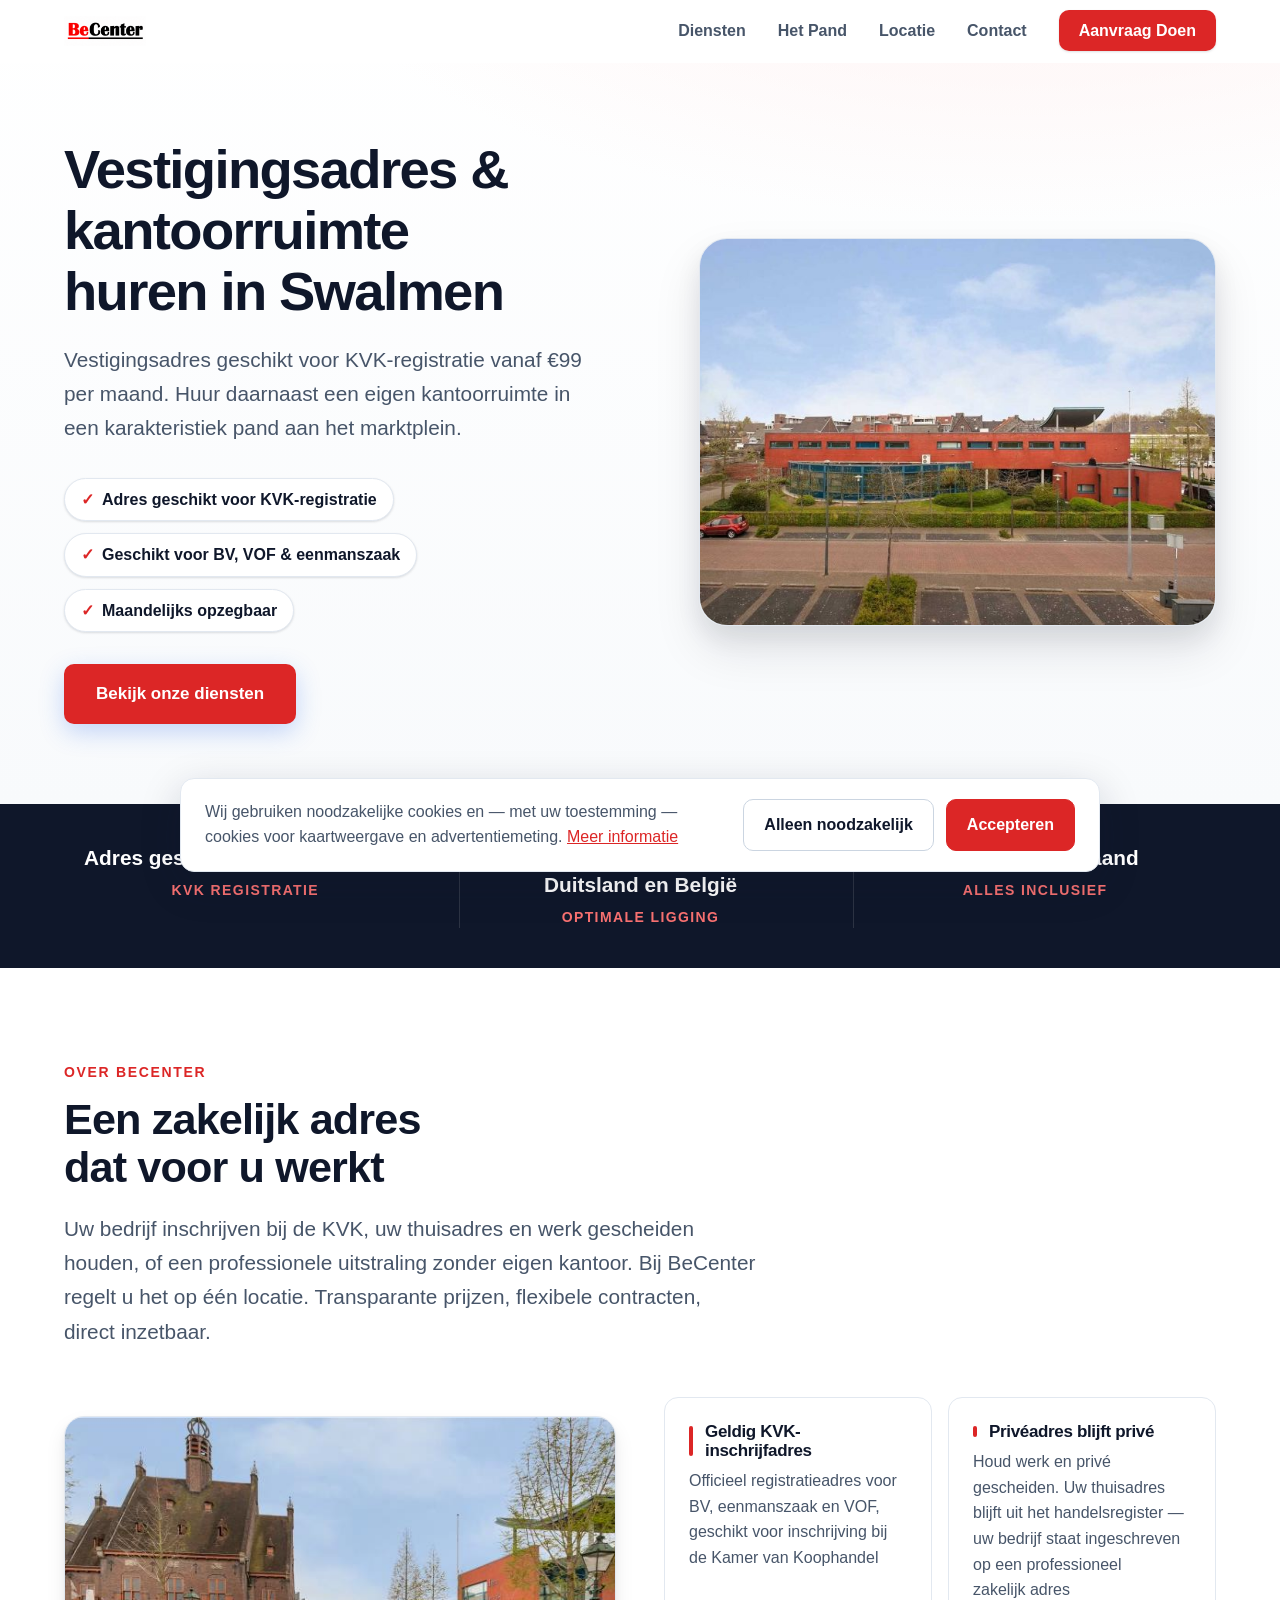
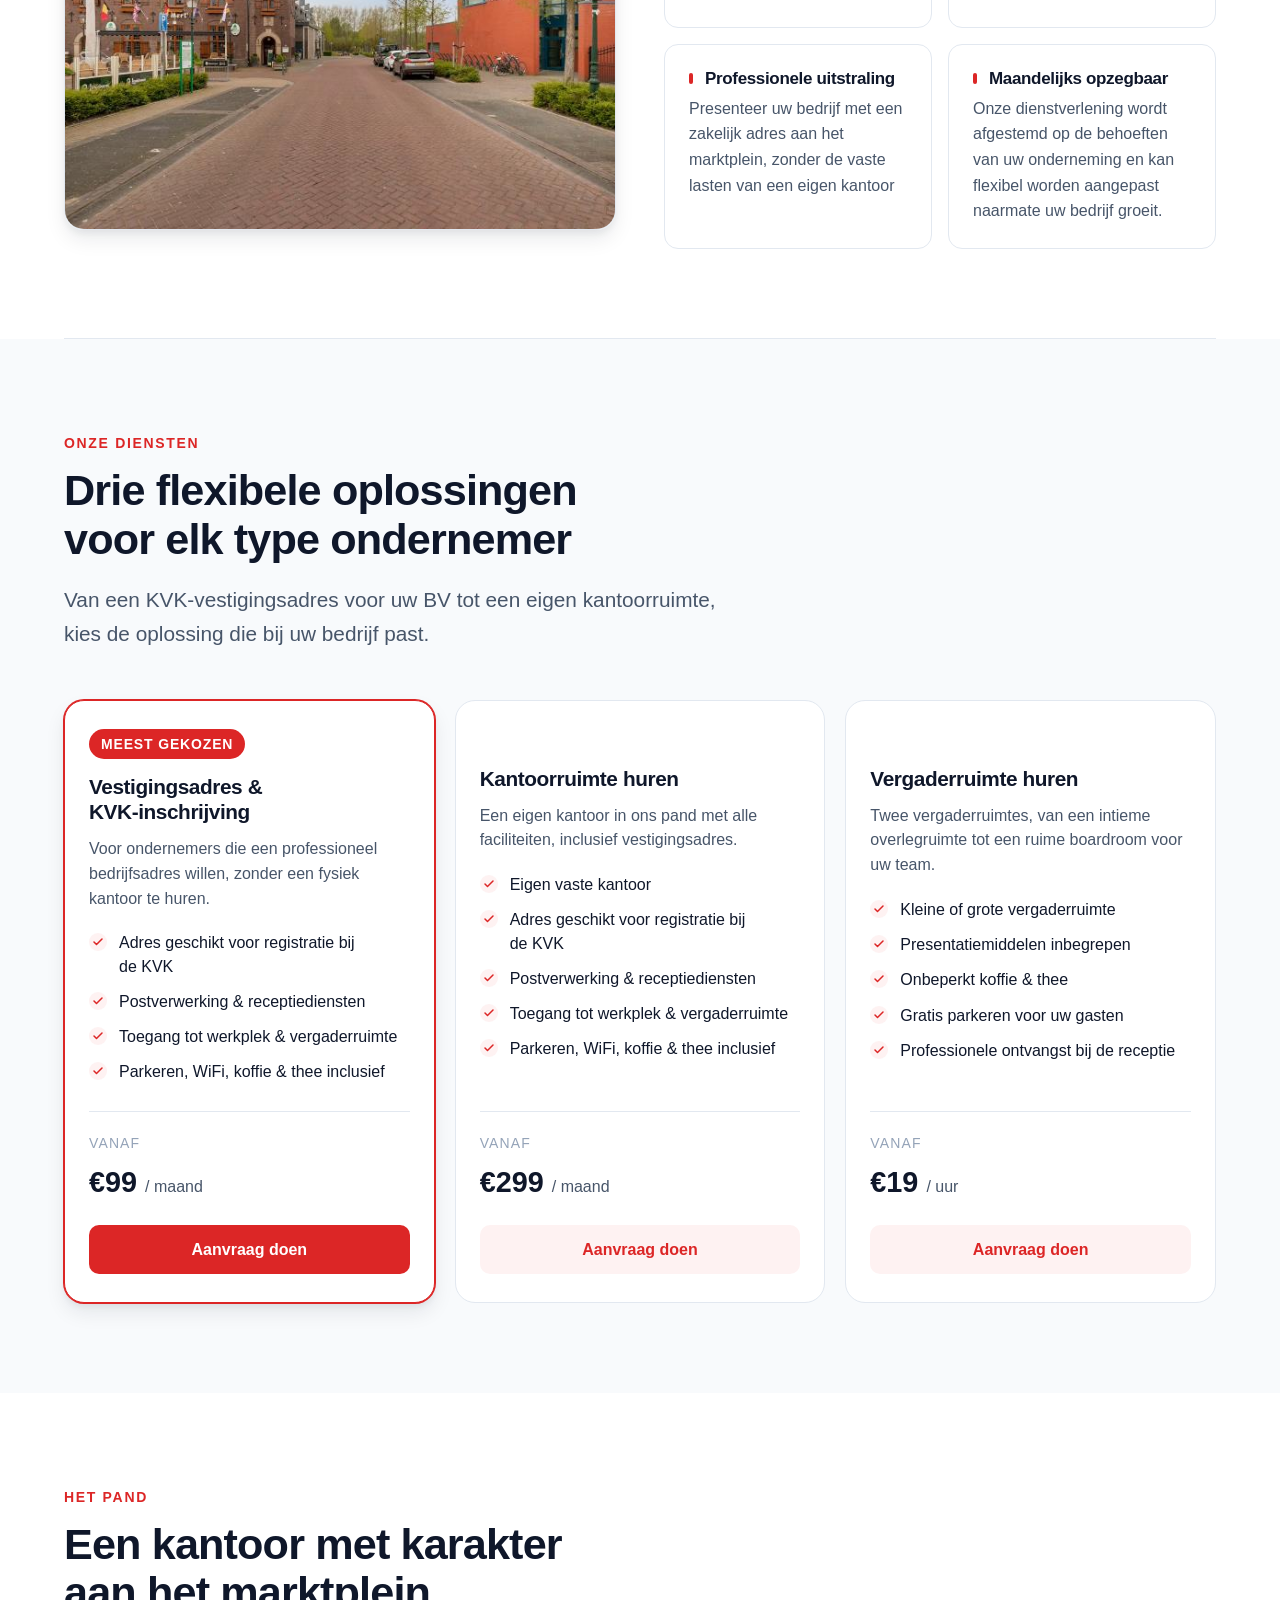
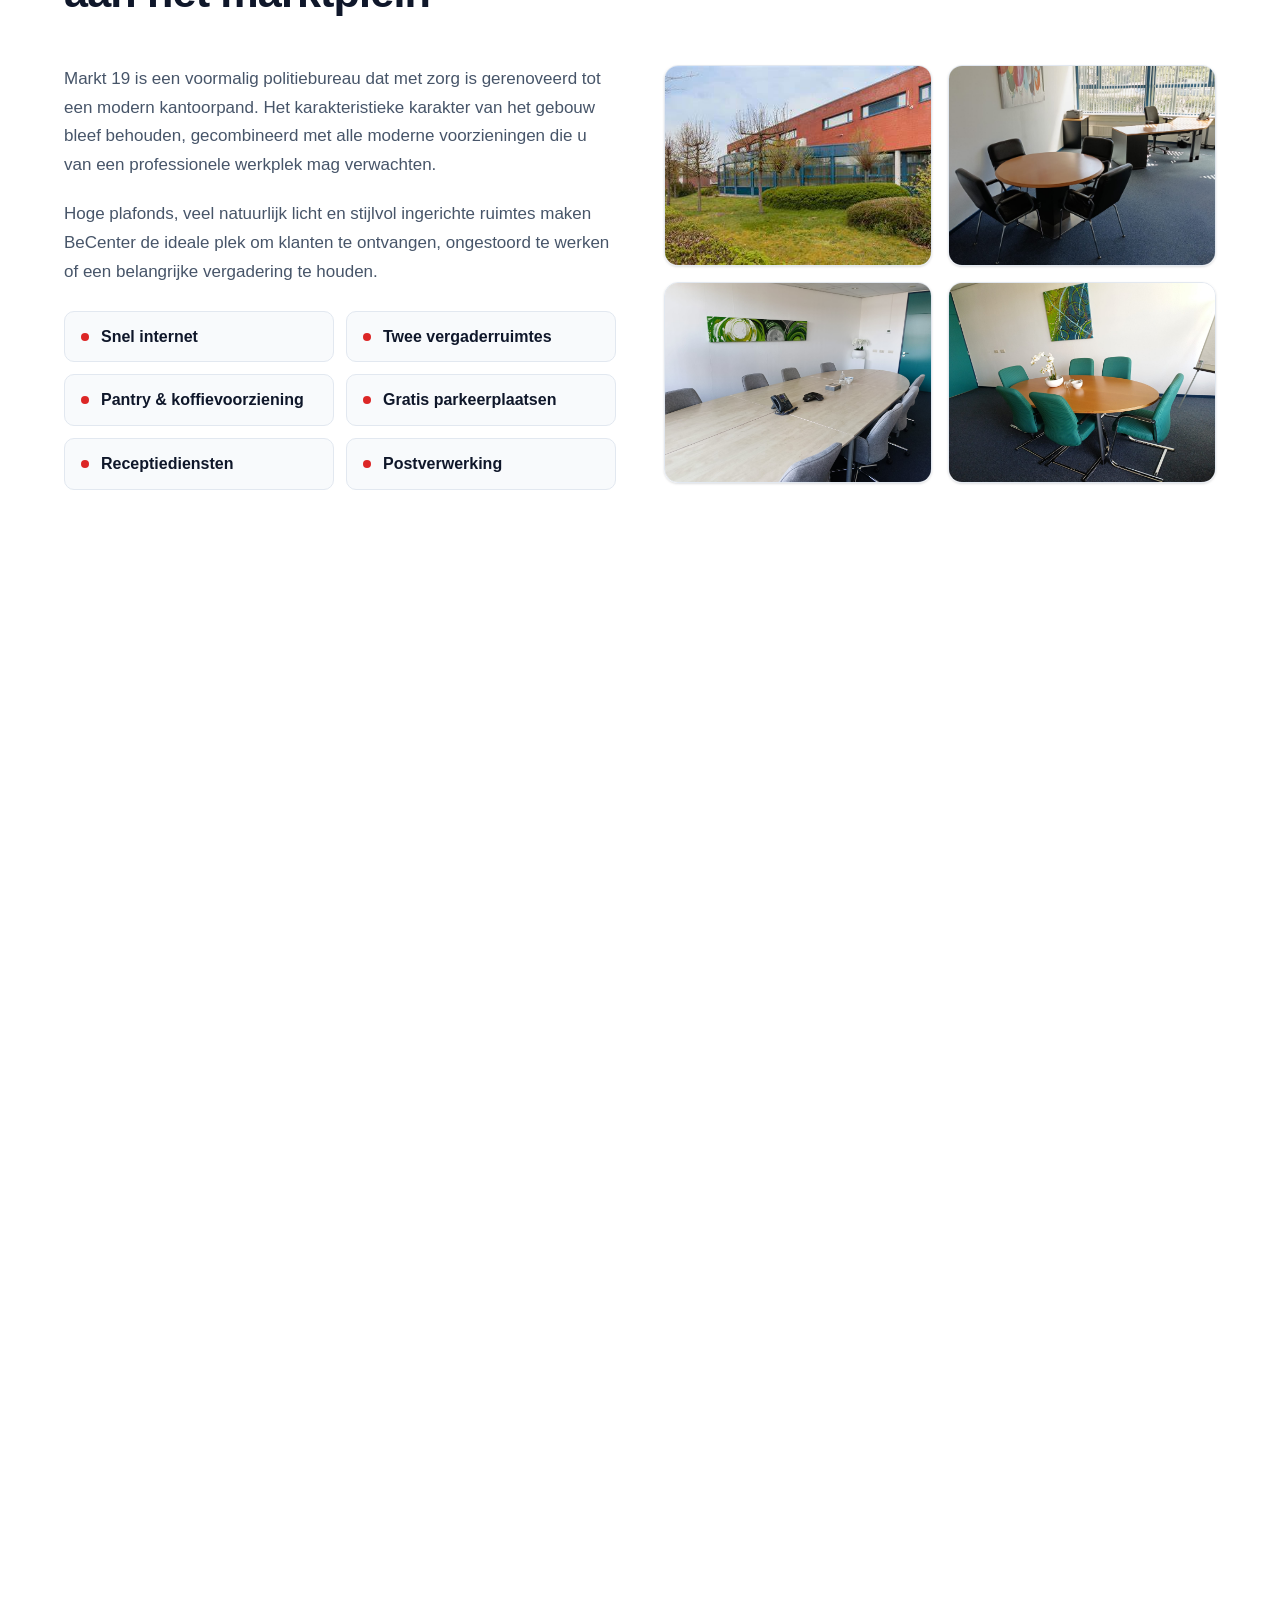
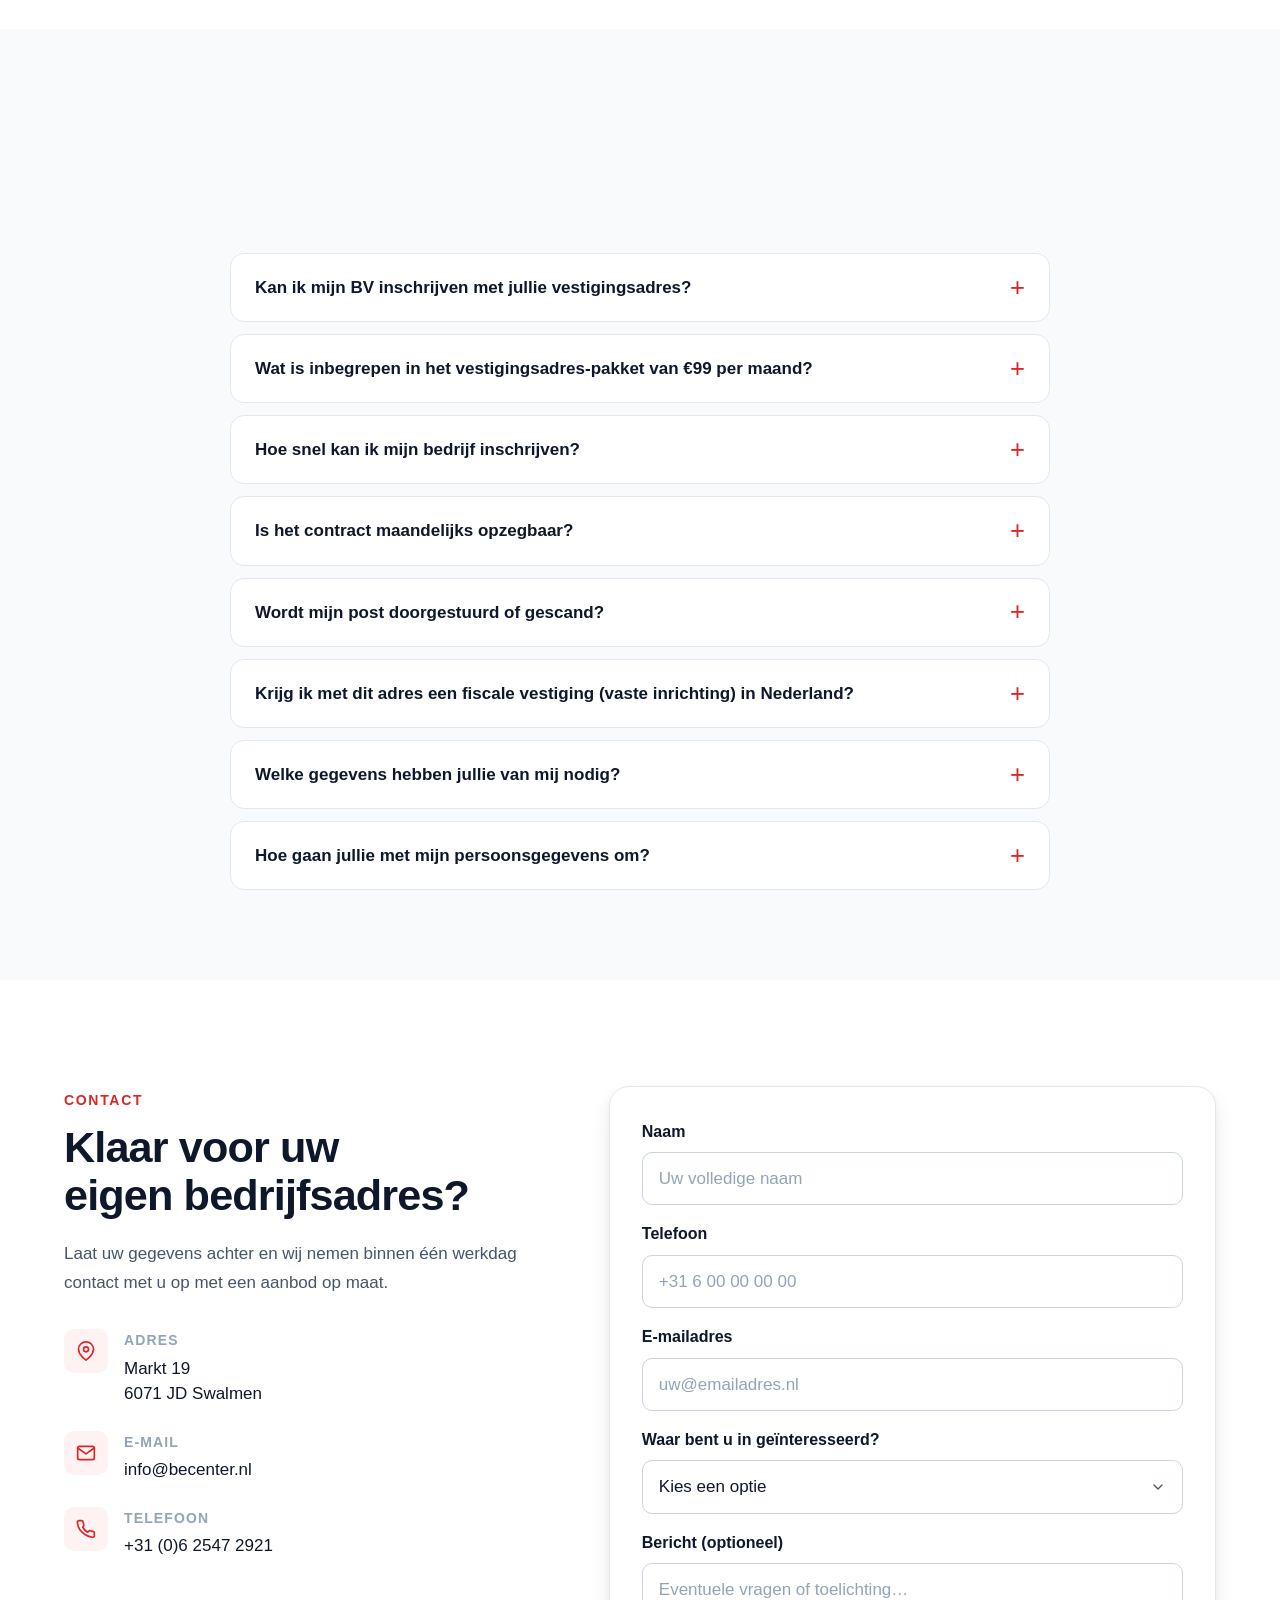
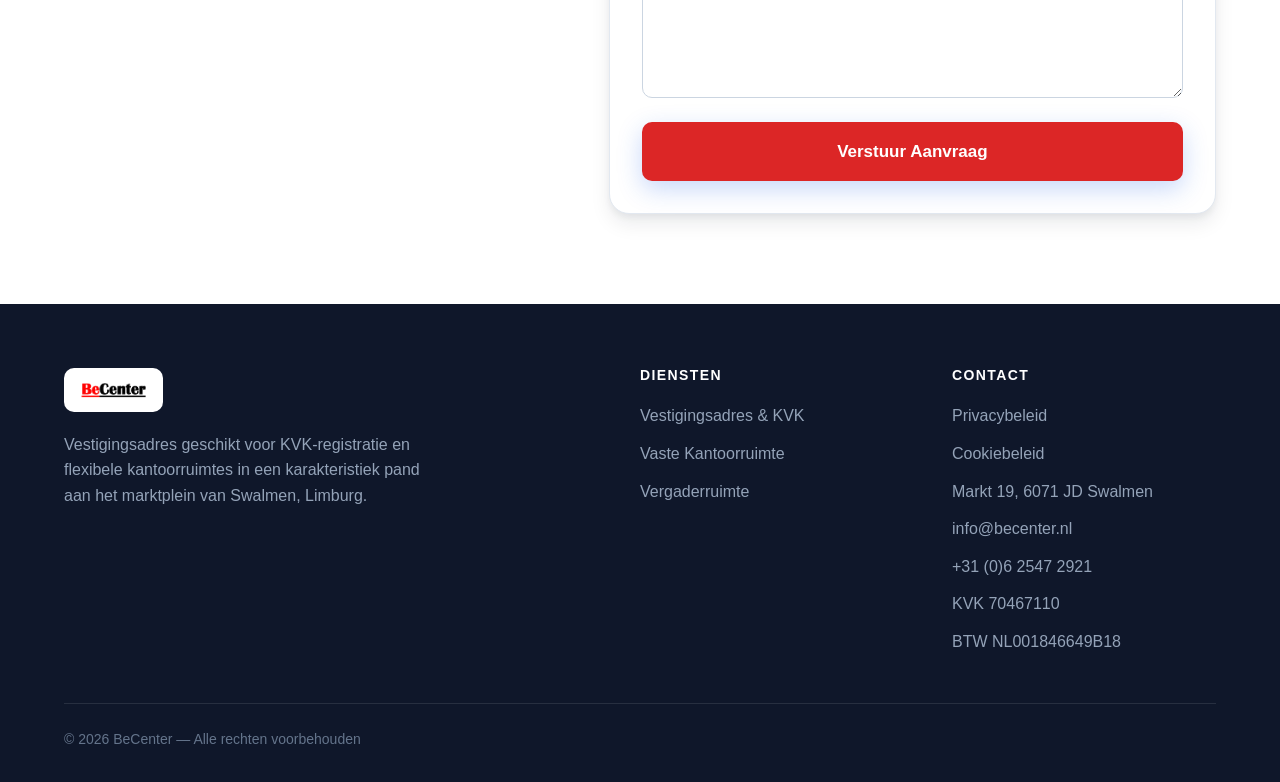
==== commit 37937433: "Add files via upload" ====
--- a/index.html
+++ b/index.html
@@ -409,6 +409,12 @@
   </footer>
 
   <script src="./cookie.js"></script>
+  <!-- Google Ads (gtag.js) — laadt ná cookie.js, dus met Consent Mode v2 (standaard: geweigerd) -->
+  <script async src="https://www.googletagmanager.com/gtag/js?id=AW-18359968202"></script>
+  <script>
+    gtag('js', new Date());
+    gtag('config', 'AW-18359968202');
+  </script>
   <script src="./app.js"></script>
   <script>
     document.querySelectorAll('.faq__question').forEach(function(btn) {
--- a/style.css
+++ b/style.css
@@ -455,9 +455,9 @@
 .service-card--featured .service-card__cta:hover { background: var(--color-accent-hover); }
 
 @media (max-width: 1024px) {
-  .services__grid--four { grid-template-columns: repeat(2, 1fr); }
-}
-@media (max-width: 600px) {
+  .services__grid--four { grid-template-columns: repeat(3, 1fr); gap: var(--space-4); }
+}
+@media (max-width: 880px) {
   .services__grid--four { grid-template-columns: 1fr; max-width: 440px; margin-left: auto; margin-right: auto; }
   .service-card:not(.service-card--featured) .service-card__title { margin-top: 0; }
 }
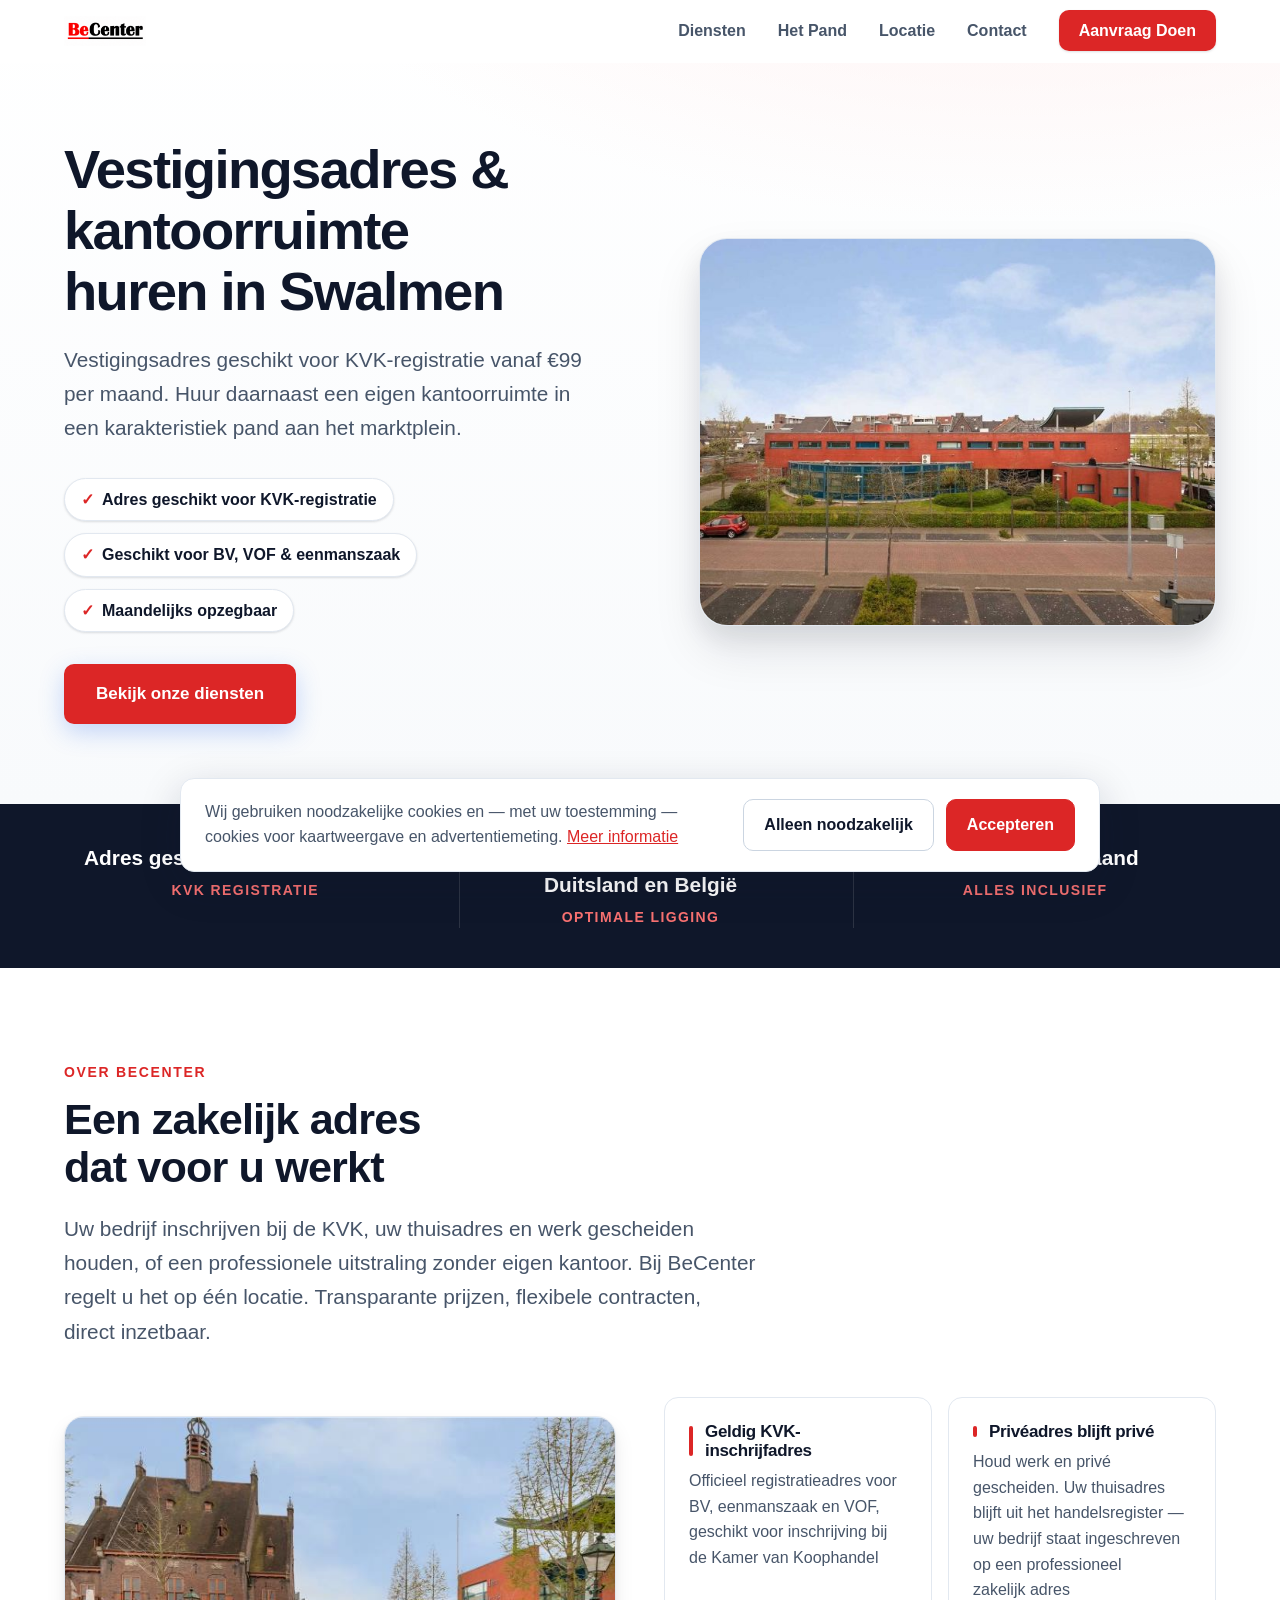
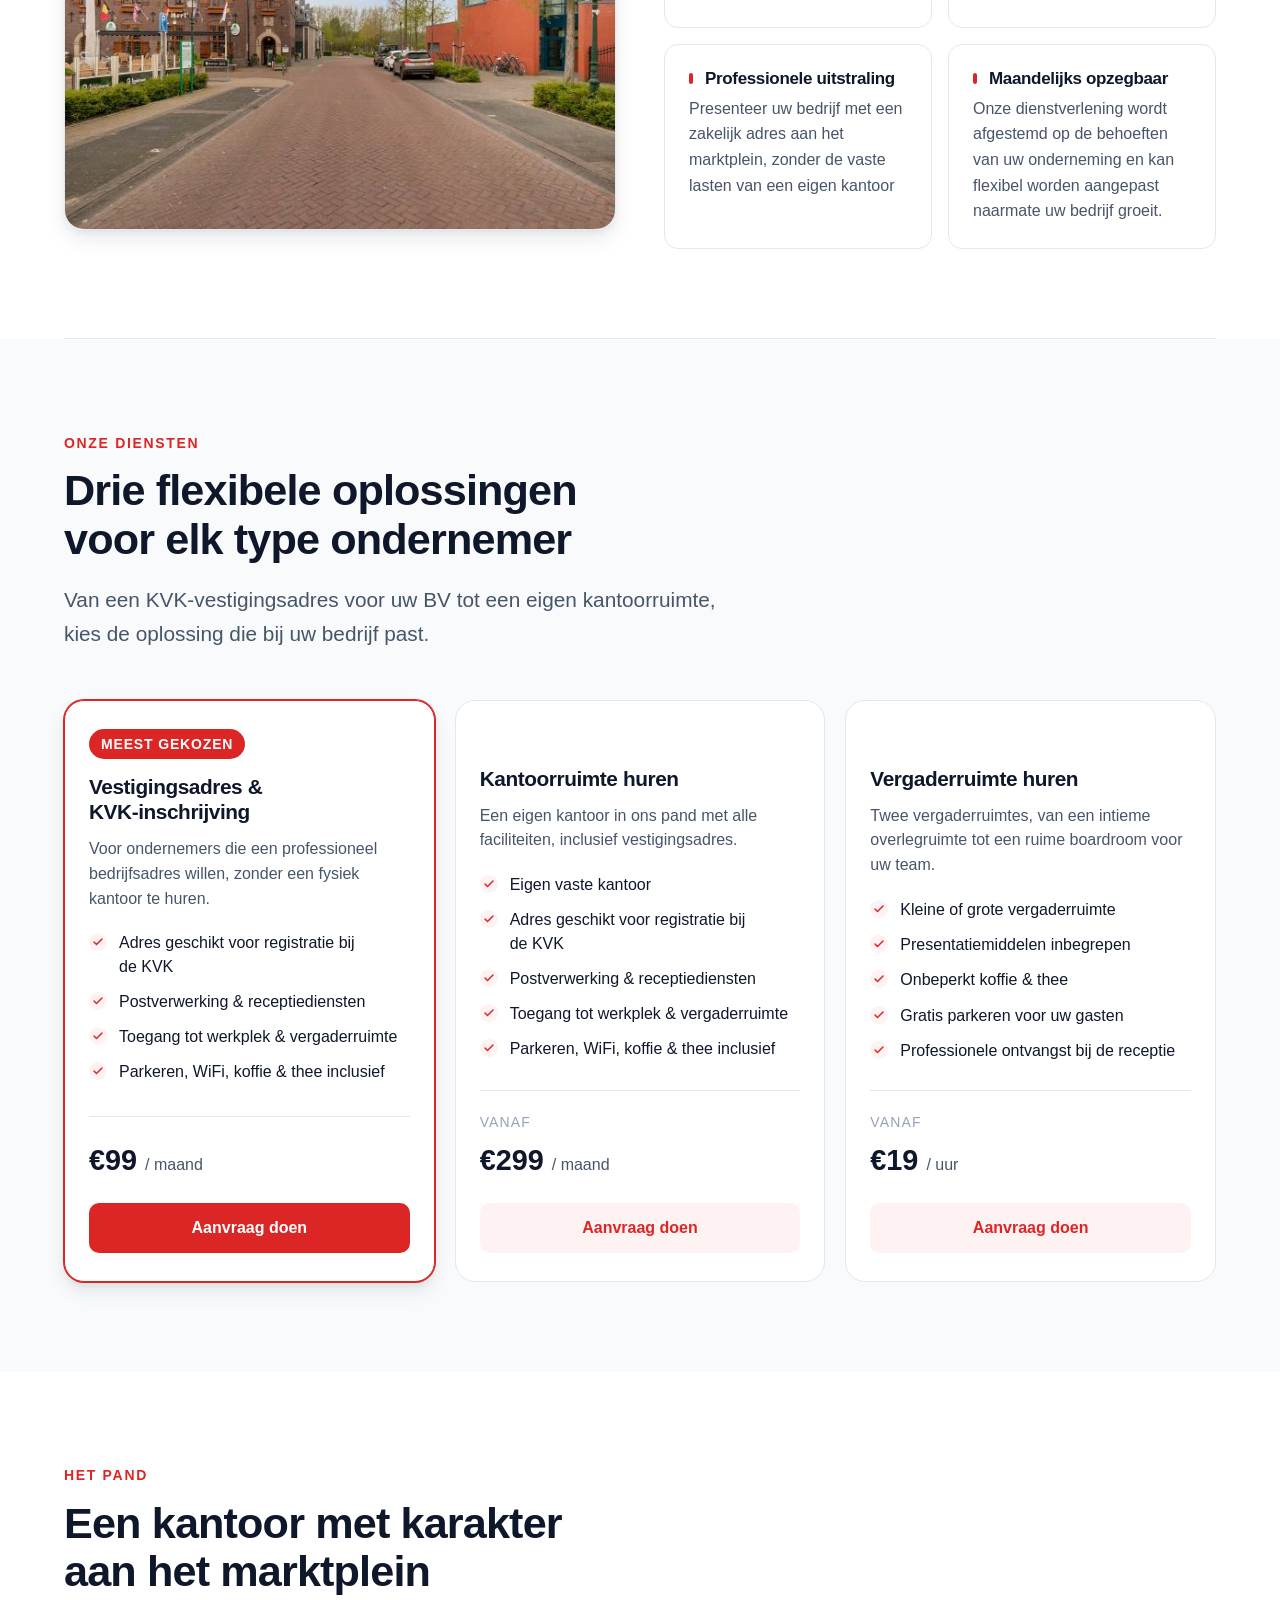
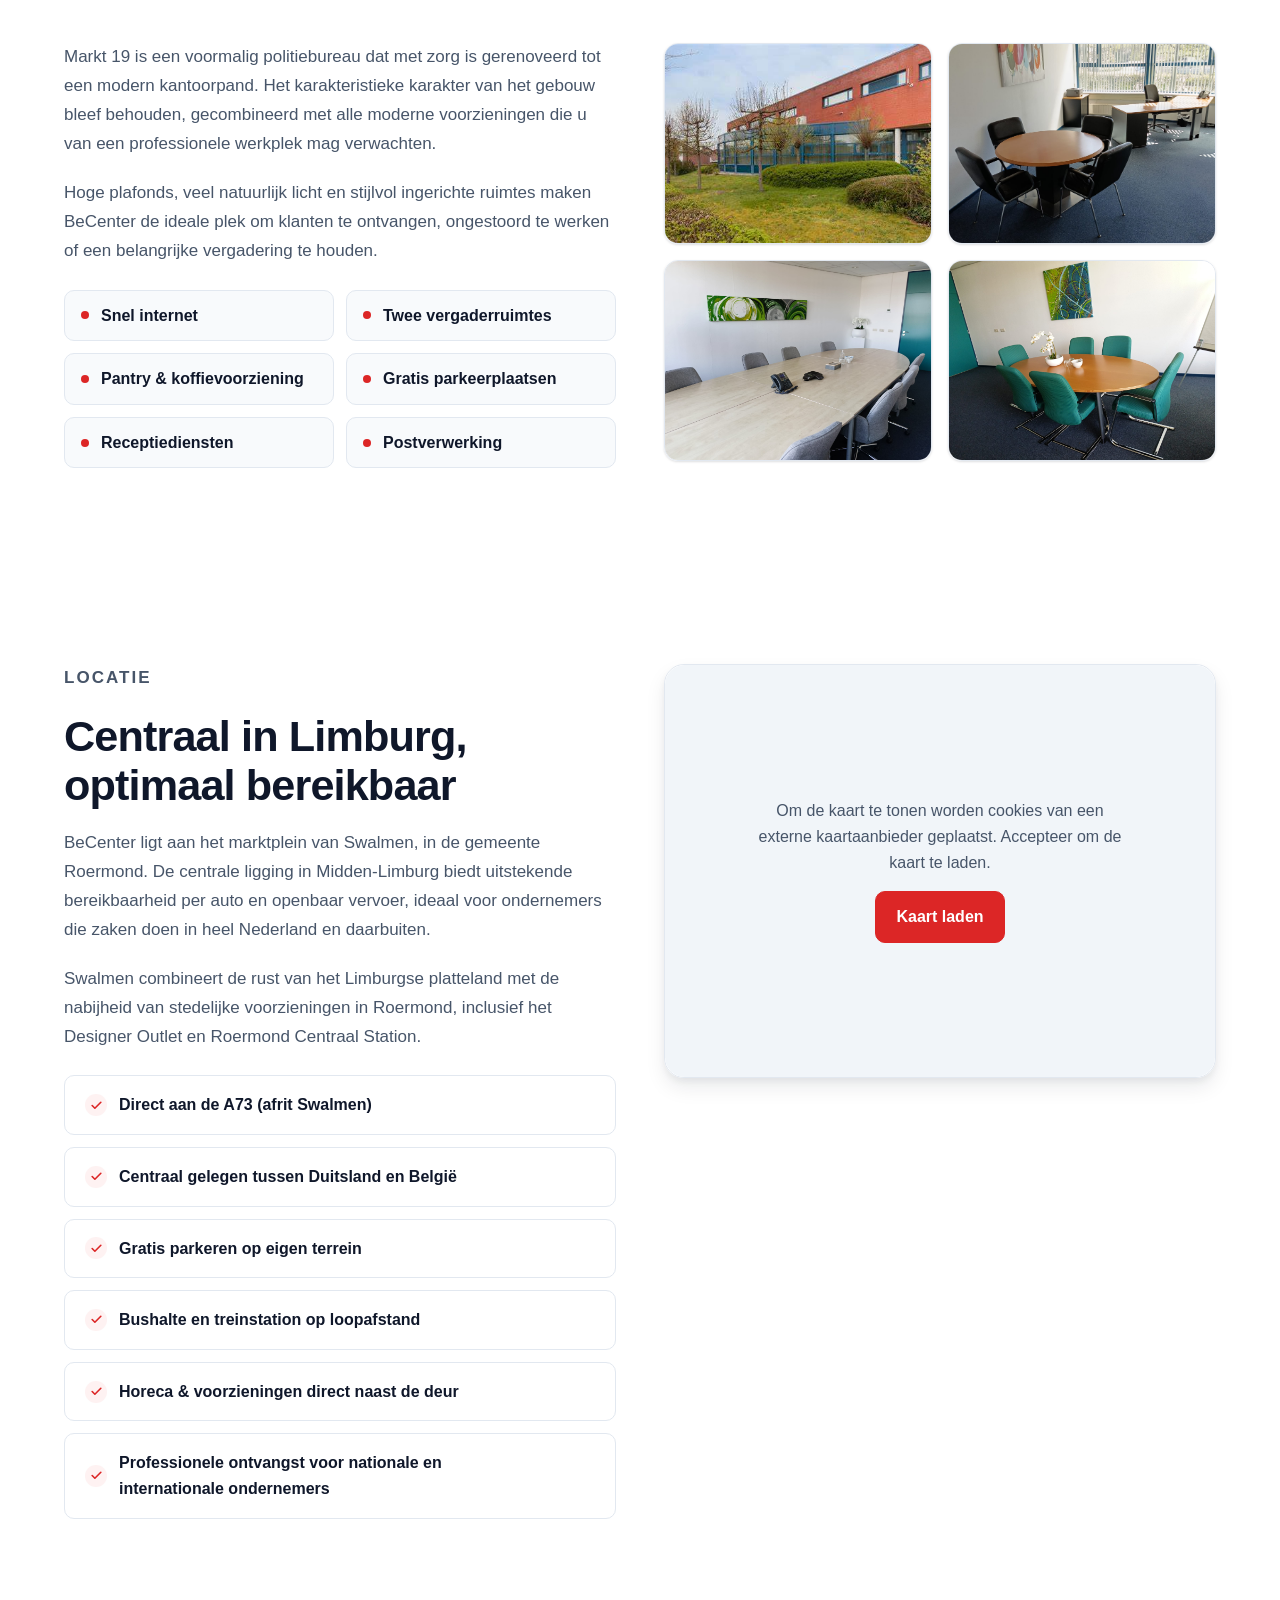
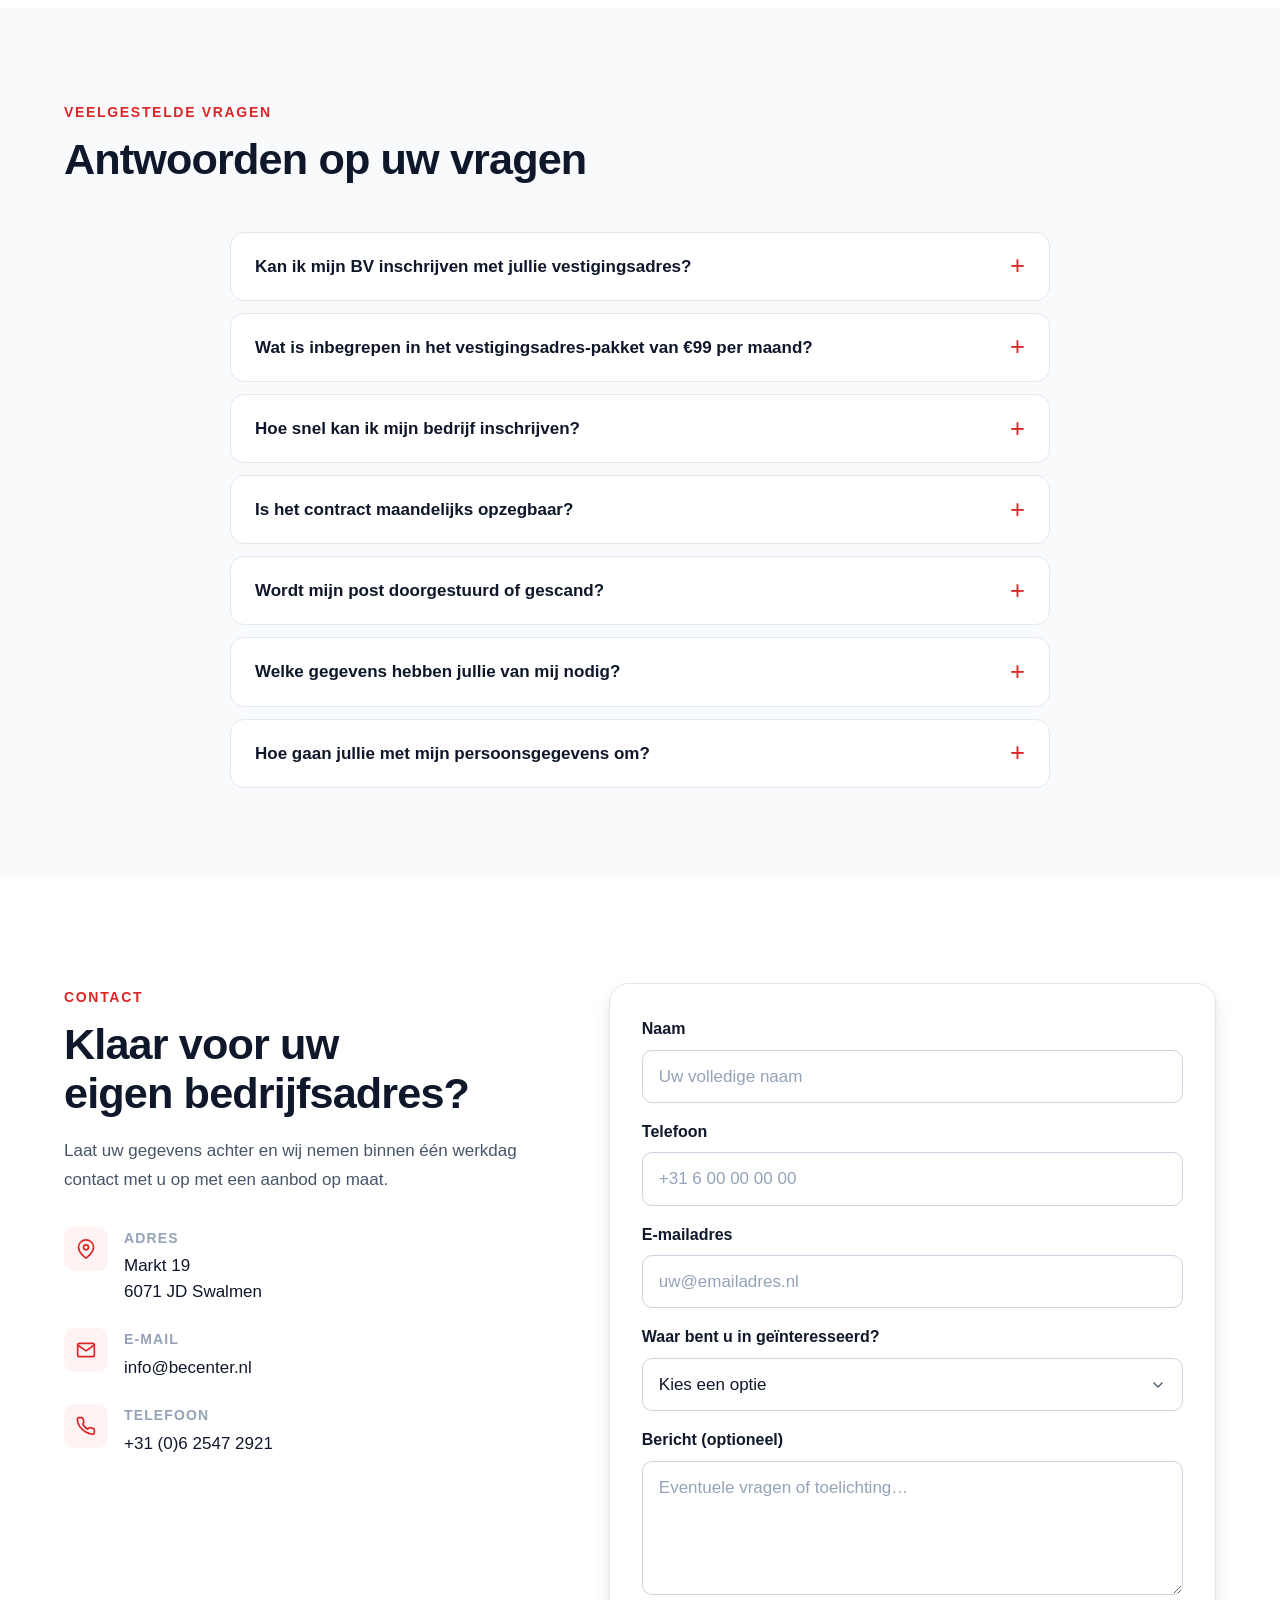
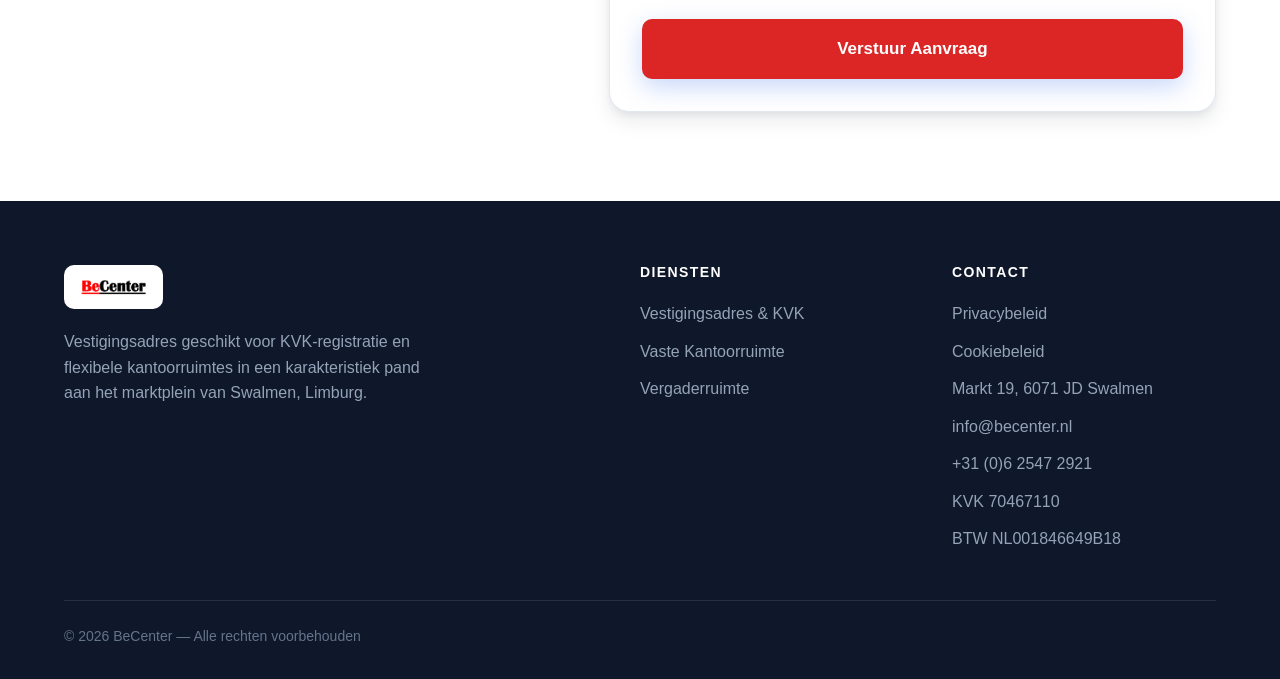
==== commit 0762ebd9: "Add files via upload" ====
--- a/index.html
+++ b/index.html
@@ -129,7 +129,6 @@
             <li class="service-card__feature">Parkeren, WiFi, koffie &amp; thee inclusief</li>
           </ul>
           <div class="service-card__price">
-            <p class="service-card__price-label">Vanaf</p>
             <p class="service-card__price-value">€99 <span class="service-card__price-period">/ maand</span></p>
           </div>
           <a href="#contact" class="service-card__cta">Aanvraag doen</a>
@@ -271,10 +270,7 @@
           <dd class="faq__answer"><p>Wij ontvangen, sorteren en verwerken al uw zakelijke post op het adres. In overleg sturen wij uw post fysiek door of digitaal per e-mail.</p></dd>
         </div>
 
-        <div class="faq__item">
-          <dt><button class="faq__question" aria-expanded="false">Krijg ik met dit adres een fiscale vestiging (vaste inrichting) in Nederland?</button></dt>
-          <dd class="faq__answer"><p>Een inschrijfadres is bedoeld voor uw KVK-inschrijving en correspondentie. Het vormt op zichzelf geen fiscale vaste inrichting in Nederland — uw fiscale vestigingsplaats hangt af van waar uw onderneming feitelijk wordt geleid. Voor uw fiscale situatie adviseren wij belastingadvies in te winnen.</p></dd>
-        </div>
+        
 
         <div class="faq__item">
           <dt><button class="faq__question" aria-expanded="false">Welke gegevens hebben jullie van mij nodig?</button></dt>
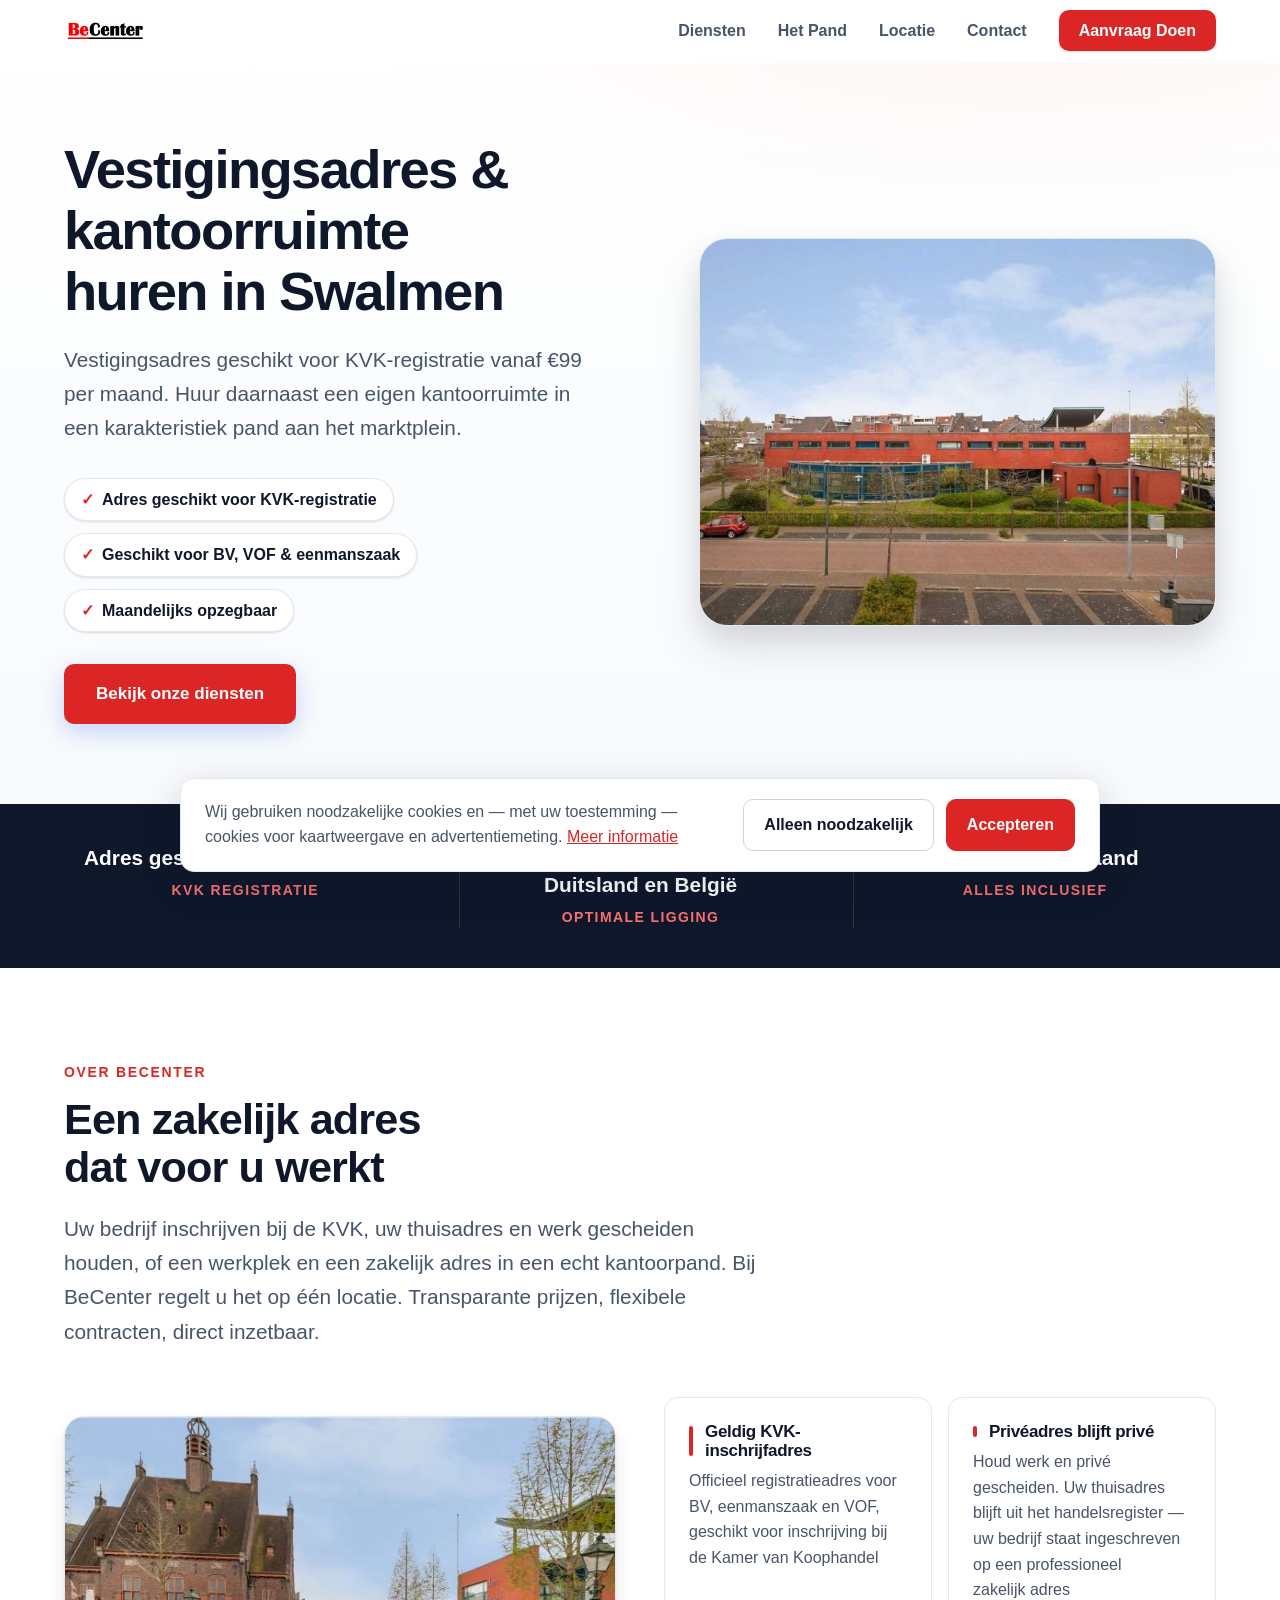
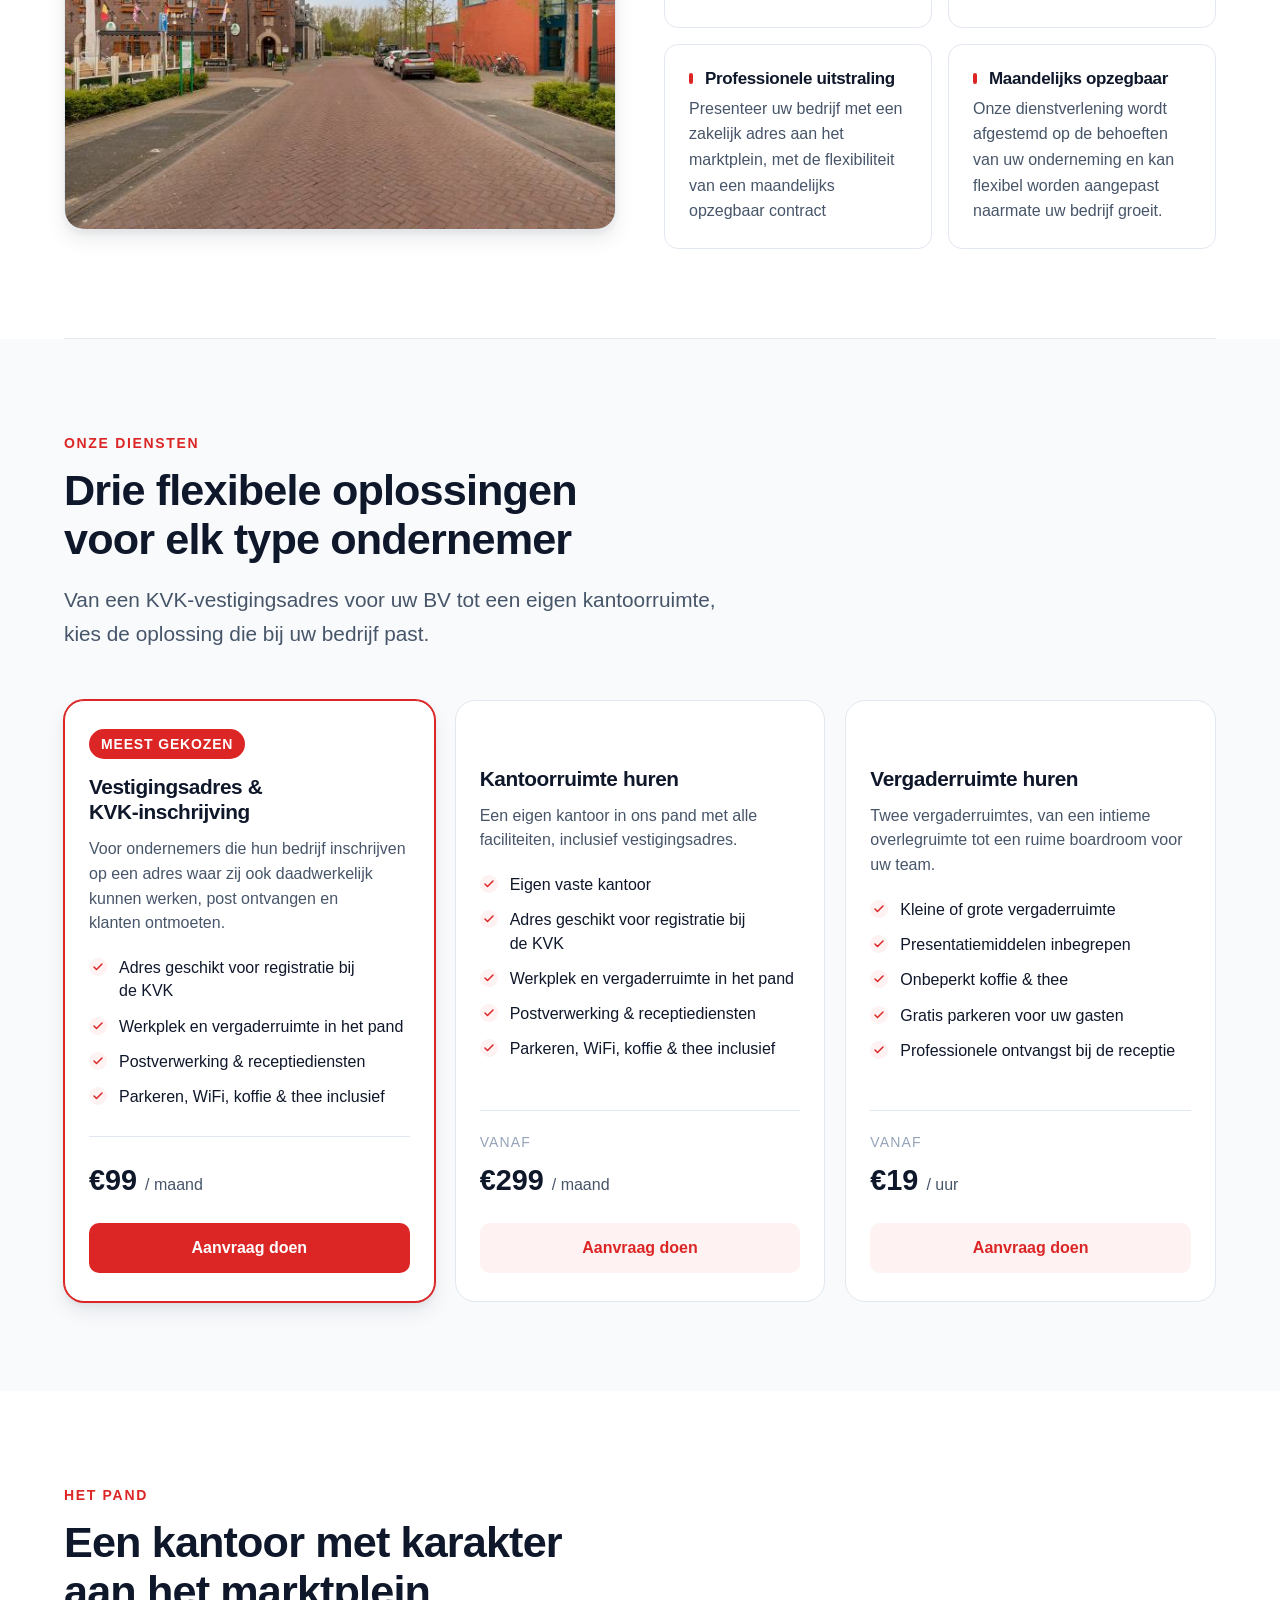
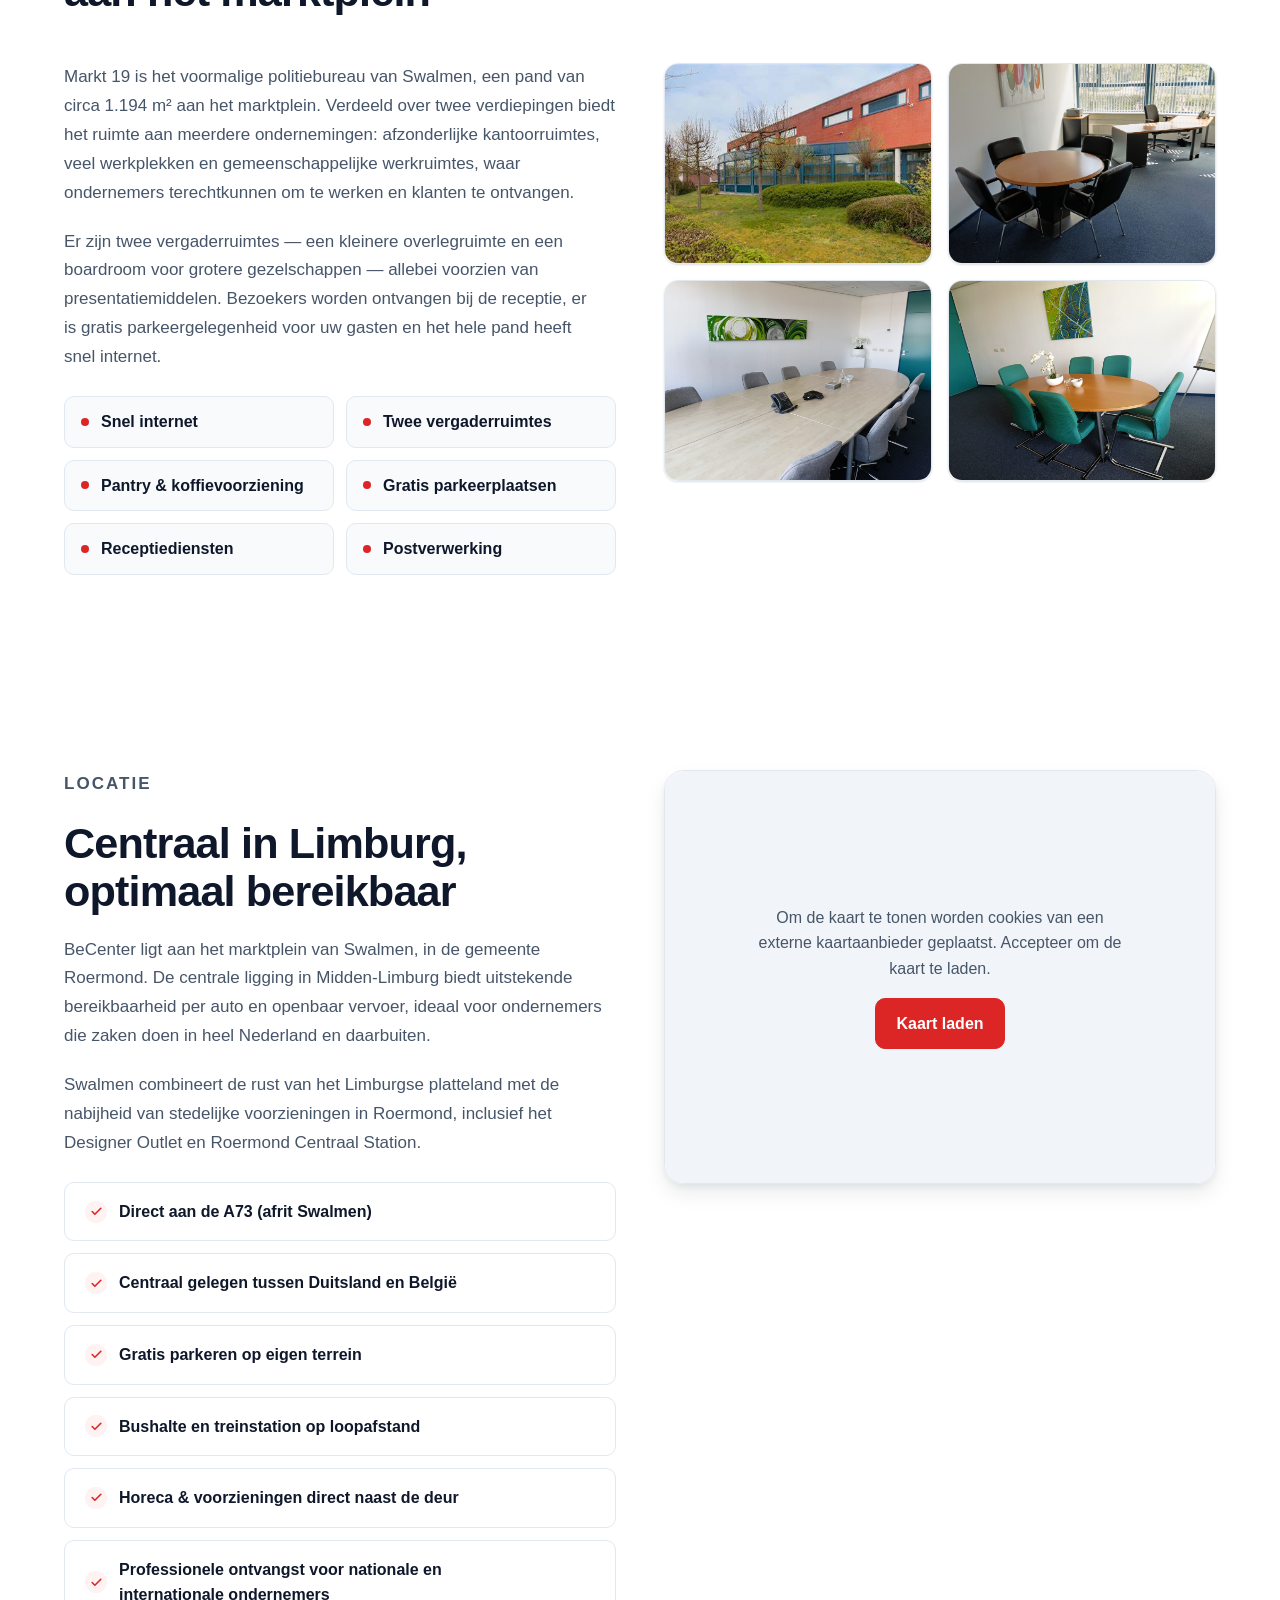
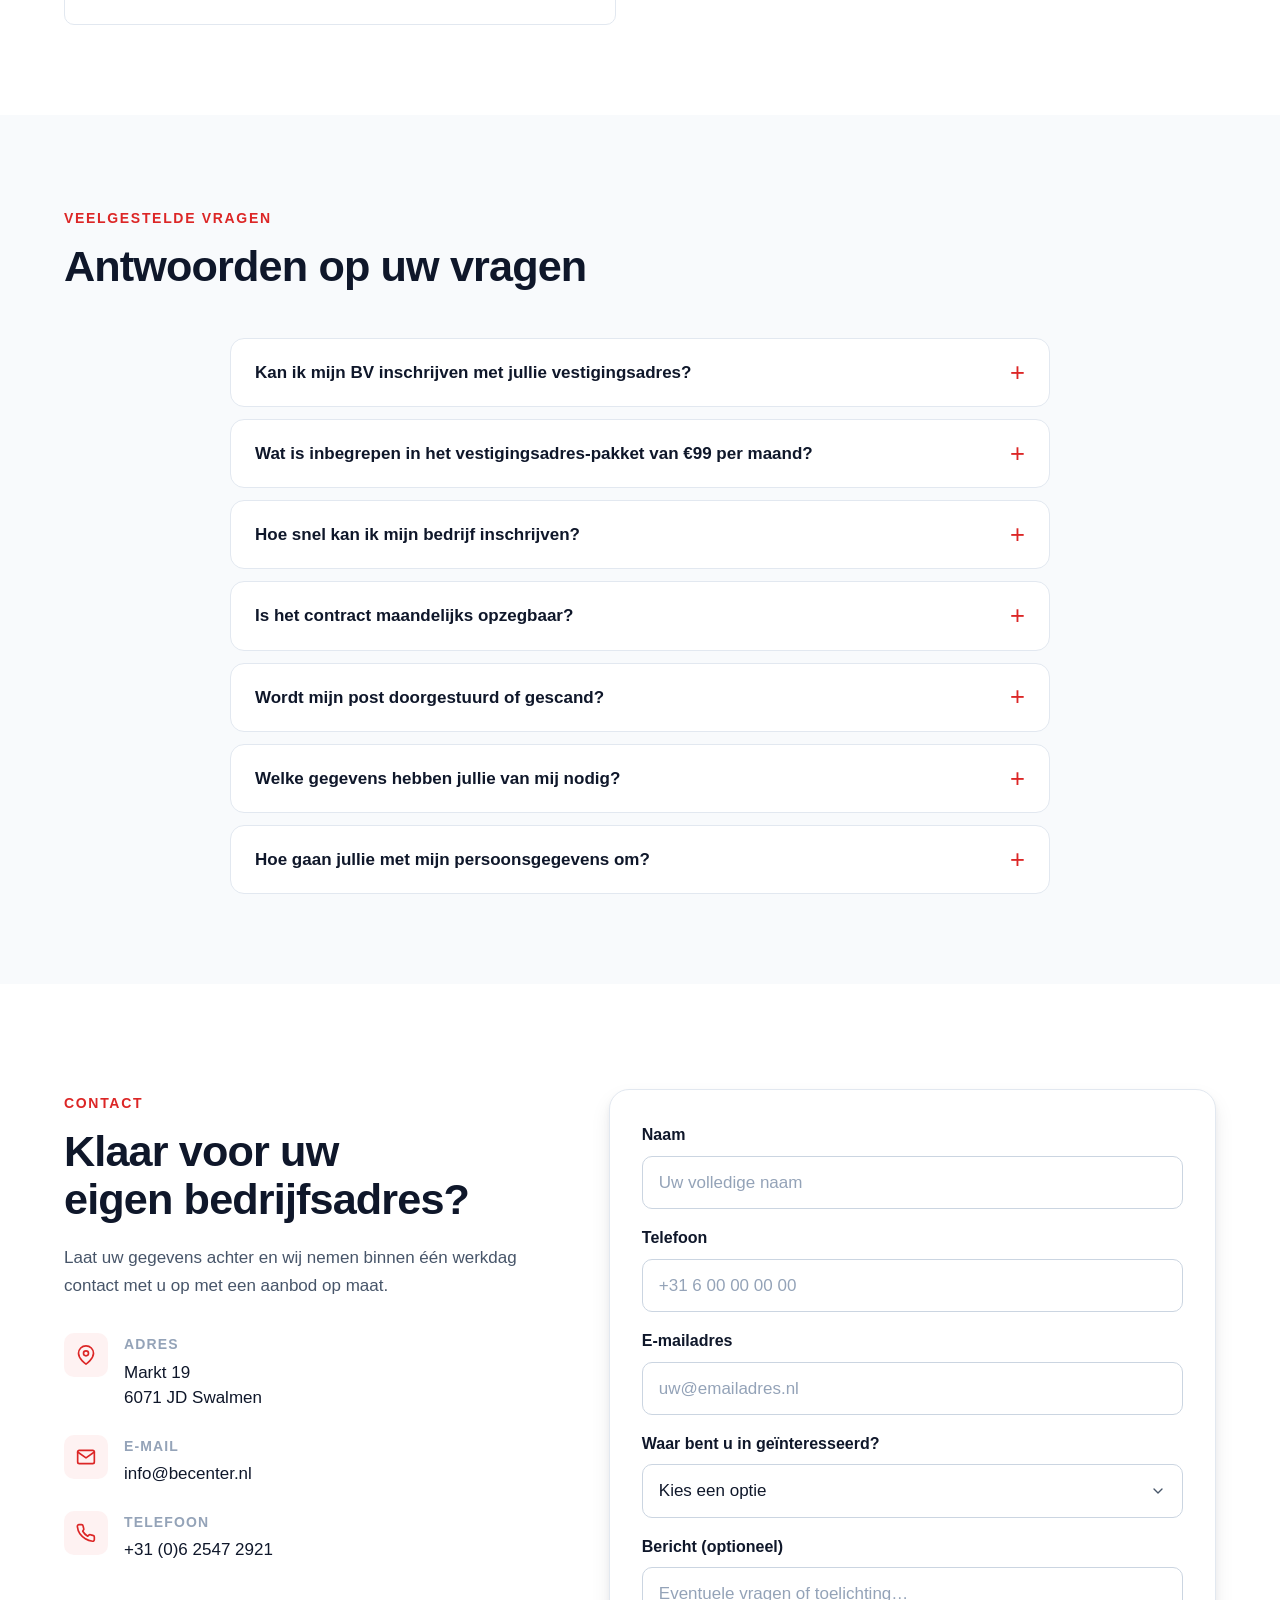
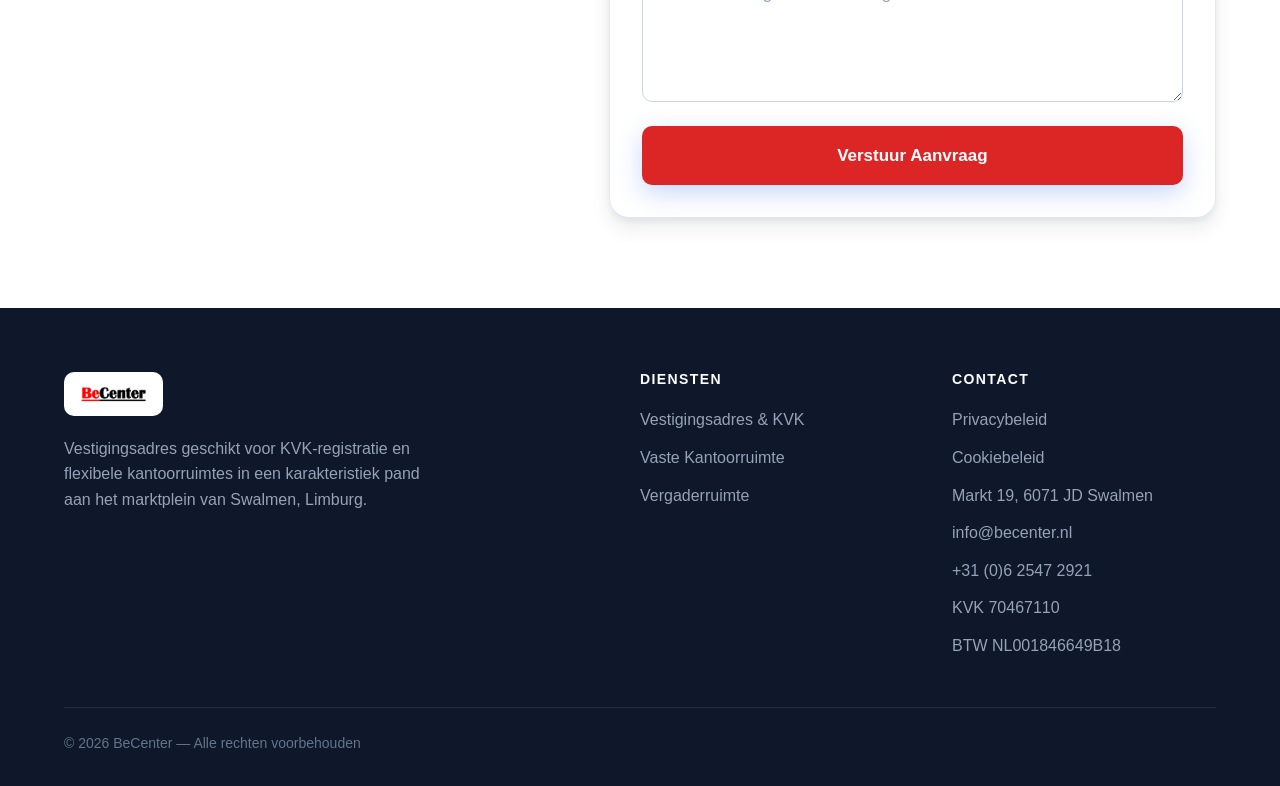
==== commit 411da6cf: "Add files via upload" ====
--- a/index.html
+++ b/index.html
@@ -77,7 +77,7 @@
     <div class="container">
       <p class="section__label">Over BeCenter</p>
       <h2 class="section__title">Een zakelijk adres dat voor u werkt</h2>
-      <p class="section__text">Uw bedrijf inschrijven bij de KVK, uw thuisadres en werk gescheiden houden, of een professionele uitstraling zonder eigen kantoor. Bij BeCenter regelt u het op één locatie. Transparante prijzen, flexibele contracten, direct inzetbaar.</p>
+      <p class="section__text">Uw bedrijf inschrijven bij de KVK, uw thuisadres en werk gescheiden houden, of een werkplek en een zakelijk adres in een echt kantoorpand. Bij BeCenter regelt u het op één locatie. Transparante prijzen, flexibele contracten, direct inzetbaar.</p>
       <div class="about__grid reveal">
         <div class="about__image-wrapper">
           <img src="./kantoor-marktplein-swalmen.jpg" alt="Kantoor aan het marktplein in Swalmen, centraal in Nederland" width="600" height="480" loading="lazy">
@@ -94,7 +94,7 @@
           </div>
           <div class="about__card">
             <h3 class="about__card-title">Professionele uitstraling</h3>
-            <p class="about__card-desc">Presenteer uw bedrijf met een zakelijk adres aan het marktplein, zonder de vaste lasten van een eigen kantoor</p>
+            <p class="about__card-desc">Presenteer uw bedrijf met een zakelijk adres aan het marktplein, met de flexibiliteit van een maandelijks opzegbaar contract</p>
           </div>
           <div class="about__card">
             <h3 class="about__card-title">Maandelijks opzegbaar</h3>
@@ -121,11 +121,11 @@
         <article class="service-card service-card--featured reveal">
           <p class="service-card__badge">Meest gekozen</p>
           <h3 class="service-card__title">Vestigingsadres &amp; KVK-inschrijving</h3>
-          <p class="service-card__desc">Voor ondernemers die een professioneel bedrijfsadres willen, zonder een fysiek kantoor te huren.</p>
+          <p class="service-card__desc">Voor ondernemers die hun bedrijf inschrijven op een adres waar zij ook daadwerkelijk kunnen werken, post ontvangen en klanten ontmoeten.</p>
           <ul class="service-card__features" role="list">
             <li class="service-card__feature">Adres geschikt voor registratie bij de KVK</li>
+            <li class="service-card__feature">Werkplek en vergaderruimte in het pand</li>
             <li class="service-card__feature">Postverwerking &amp; receptiediensten</li>
-            <li class="service-card__feature">Toegang tot werkplek &amp; vergaderruimte</li>
             <li class="service-card__feature">Parkeren, WiFi, koffie &amp; thee inclusief</li>
           </ul>
           <div class="service-card__price">
@@ -140,8 +140,8 @@
           <ul class="service-card__features" role="list">
             <li class="service-card__feature">Eigen vaste kantoor</li>
             <li class="service-card__feature">Adres geschikt voor registratie bij de KVK</li>
+            <li class="service-card__feature">Werkplek en vergaderruimte in het pand</li>
             <li class="service-card__feature">Postverwerking &amp; receptiediensten</li>
-            <li class="service-card__feature">Toegang tot werkplek &amp; vergaderruimte</li>
             <li class="service-card__feature">Parkeren, WiFi, koffie &amp; thee inclusief</li>
           </ul>
           <div class="service-card__price">
@@ -183,8 +183,8 @@
       <h2 class="section__title">Een kantoor met karakter aan het marktplein</h2>
       <div class="pand__content reveal">
         <div class="pand__text">
-          <p>Markt 19 is een voormalig politiebureau dat met zorg is gerenoveerd tot een modern kantoorpand. Het karakteristieke karakter van het gebouw bleef behouden, gecombineerd met alle moderne voorzieningen die u van een professionele werkplek mag verwachten.</p>
-          <p>Hoge plafonds, veel natuurlijk licht en stijlvol ingerichte ruimtes maken BeCenter de ideale plek om klanten te ontvangen, ongestoord te werken of een belangrijke vergadering te houden.</p>
+          <p>Markt 19 is het voormalige politiebureau van Swalmen, een pand van circa 1.194 m&#178; aan het marktplein. Verdeeld over twee verdiepingen biedt het ruimte aan meerdere ondernemingen: afzonderlijke kantoorruimtes, veel werkplekken en gemeenschappelijke werkruimtes, waar ondernemers terechtkunnen om te werken en klanten te ontvangen.</p>
+          <p>Er zijn twee vergaderruimtes &mdash; een kleinere overlegruimte en een boardroom voor grotere gezelschappen &mdash; allebei voorzien van presentatiemiddelen. Bezoekers worden ontvangen bij de receptie, er is gratis parkeergelegenheid voor uw gasten en het hele pand heeft snel internet.</p>
           <div class="pand__facilities">
             <div class="pand__facility">Snel internet</div>
             <div class="pand__facility">Twee vergaderruimtes</div>
@@ -404,14 +404,16 @@
     </div>
   </footer>
 
-  <script src="./cookie.js"></script>
+  <script src="./cookie.js?v=3"></script>
   <!-- Google Ads (gtag.js) — laadt ná cookie.js, dus met Consent Mode v2 (standaard: geweigerd) -->
   <script async src="https://www.googletagmanager.com/gtag/js?id=AW-18359968202"></script>
   <script>
     gtag('js', new Date());
     gtag('config', 'AW-18359968202');
+    // conversielabel van de conversieactie 'Leadformulier indienen'
+    window.ADS_CONVERSION_LABEL = 'hgxpCJvjs-UcEMrD27JE';
   </script>
-  <script src="./app.js"></script>
+  <script src="./app.js?v=3"></script>
   <script>
     document.querySelectorAll('.faq__question').forEach(function(btn) {
       btn.addEventListener('click', function() {
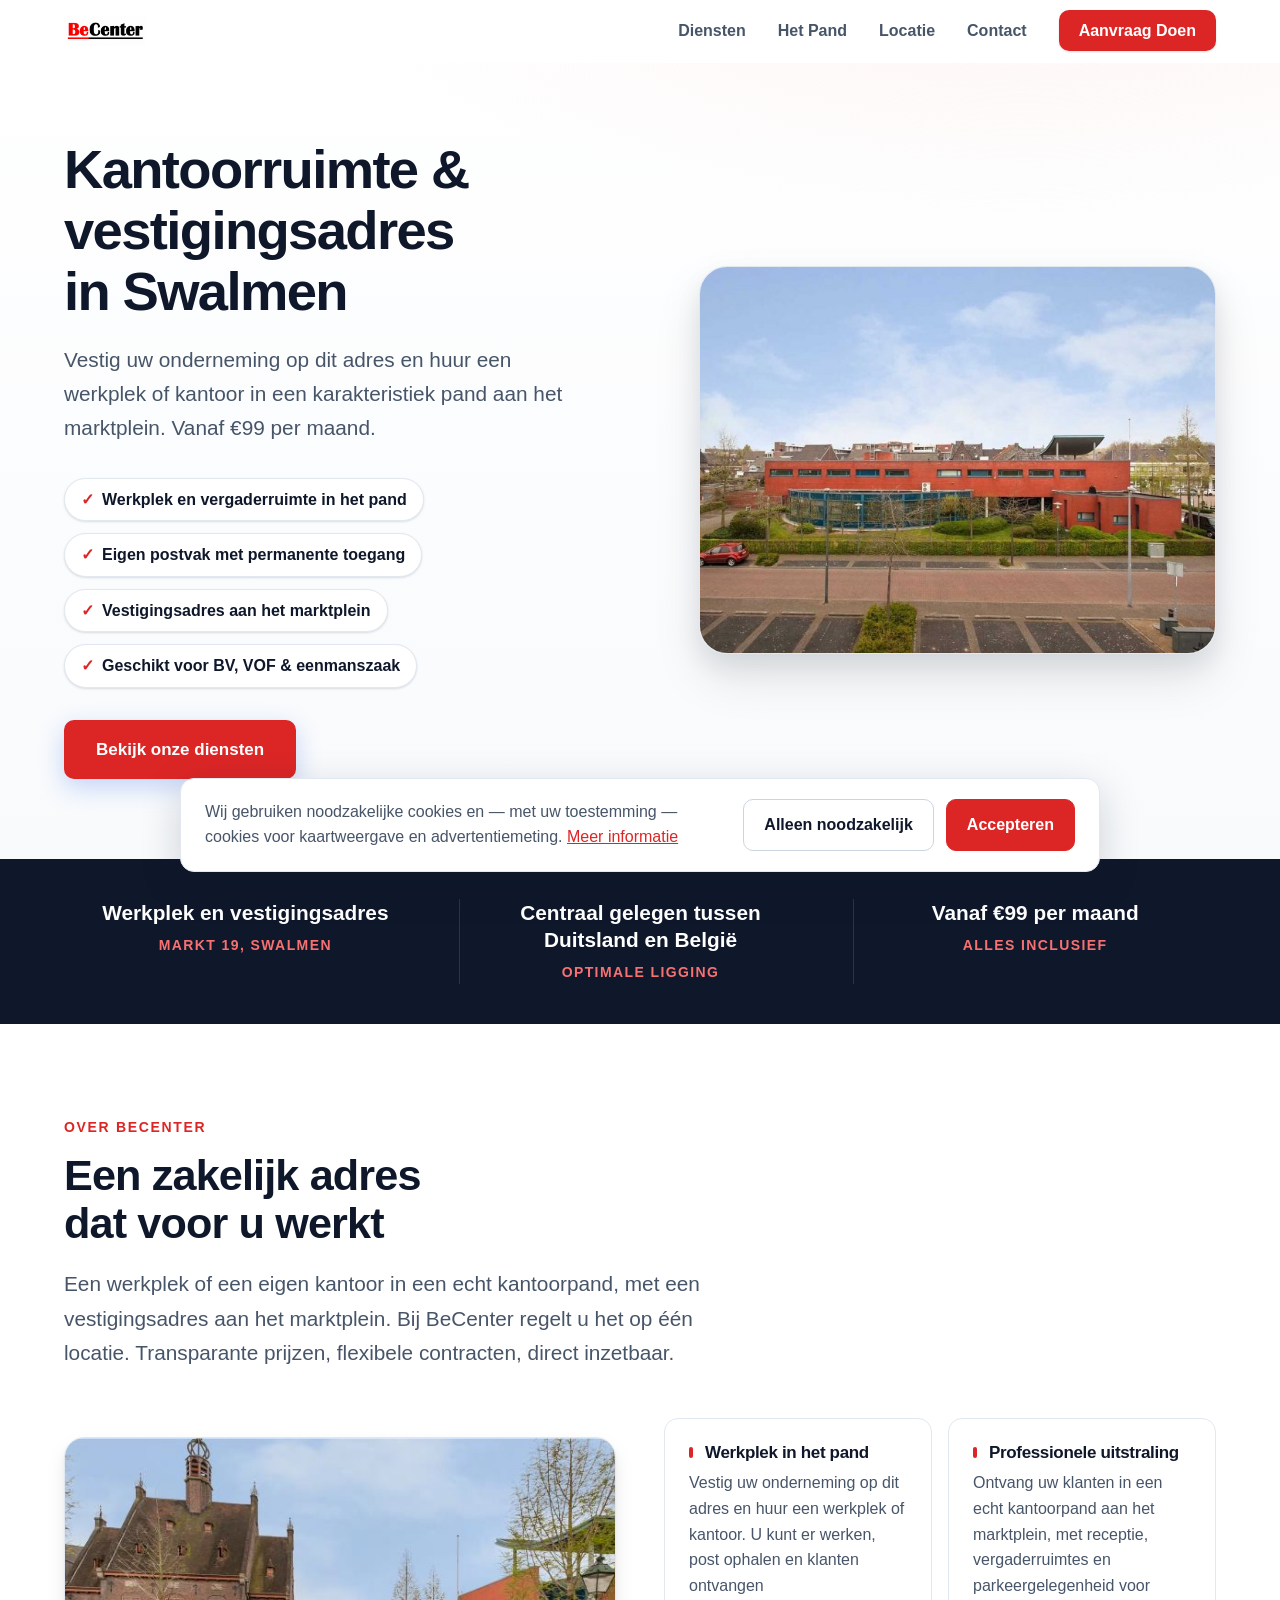
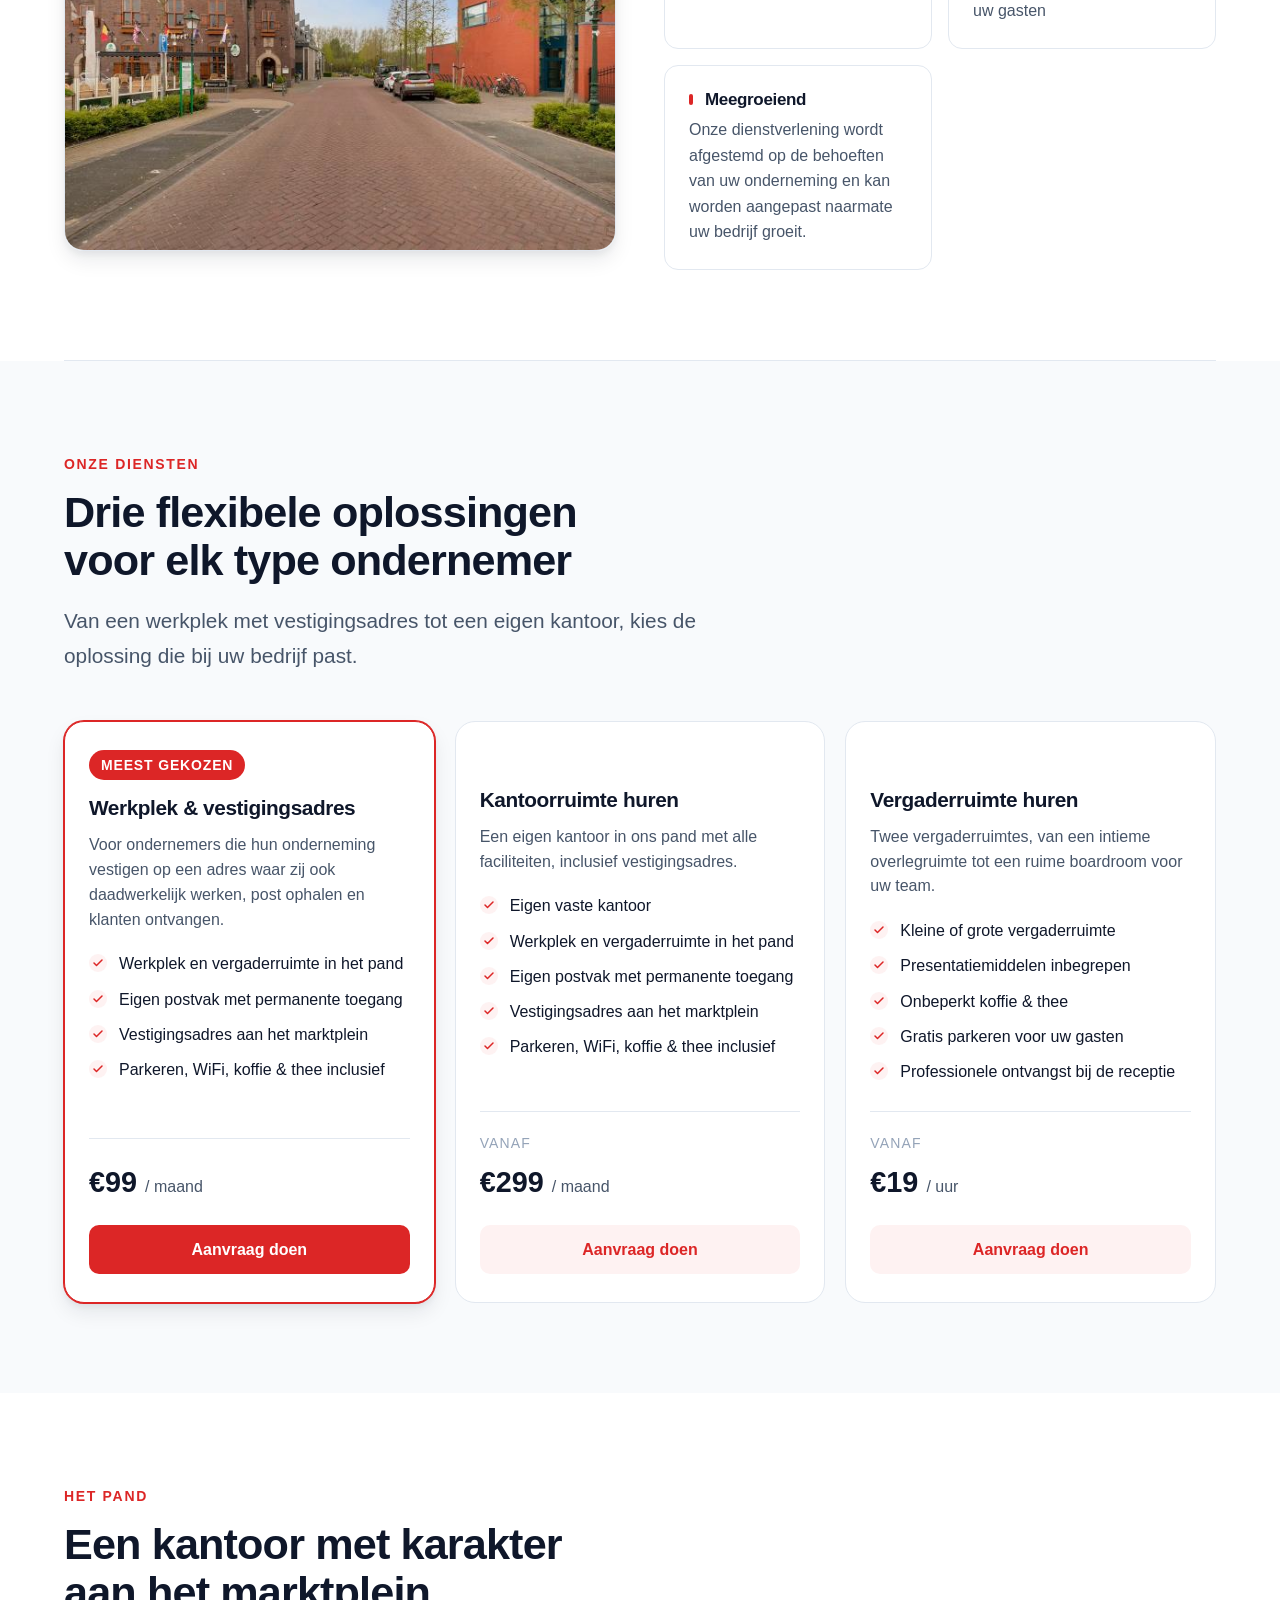
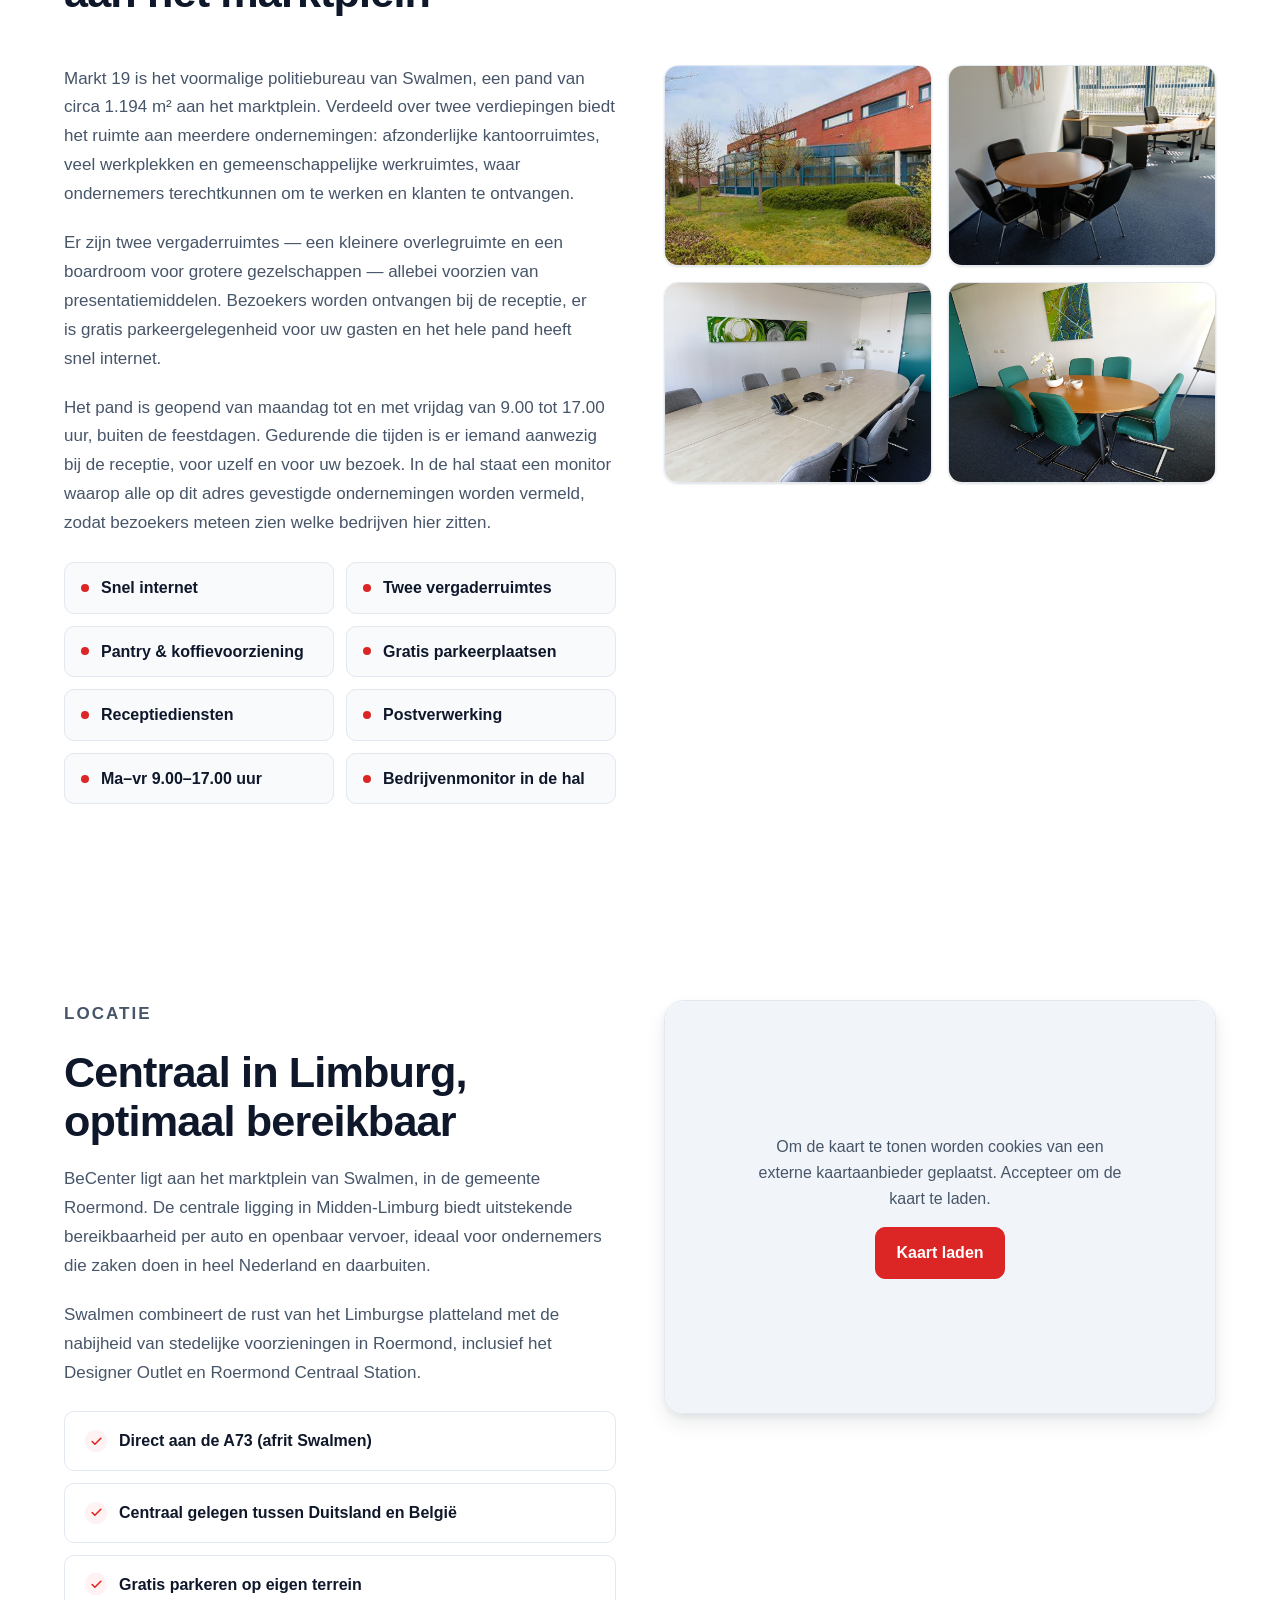
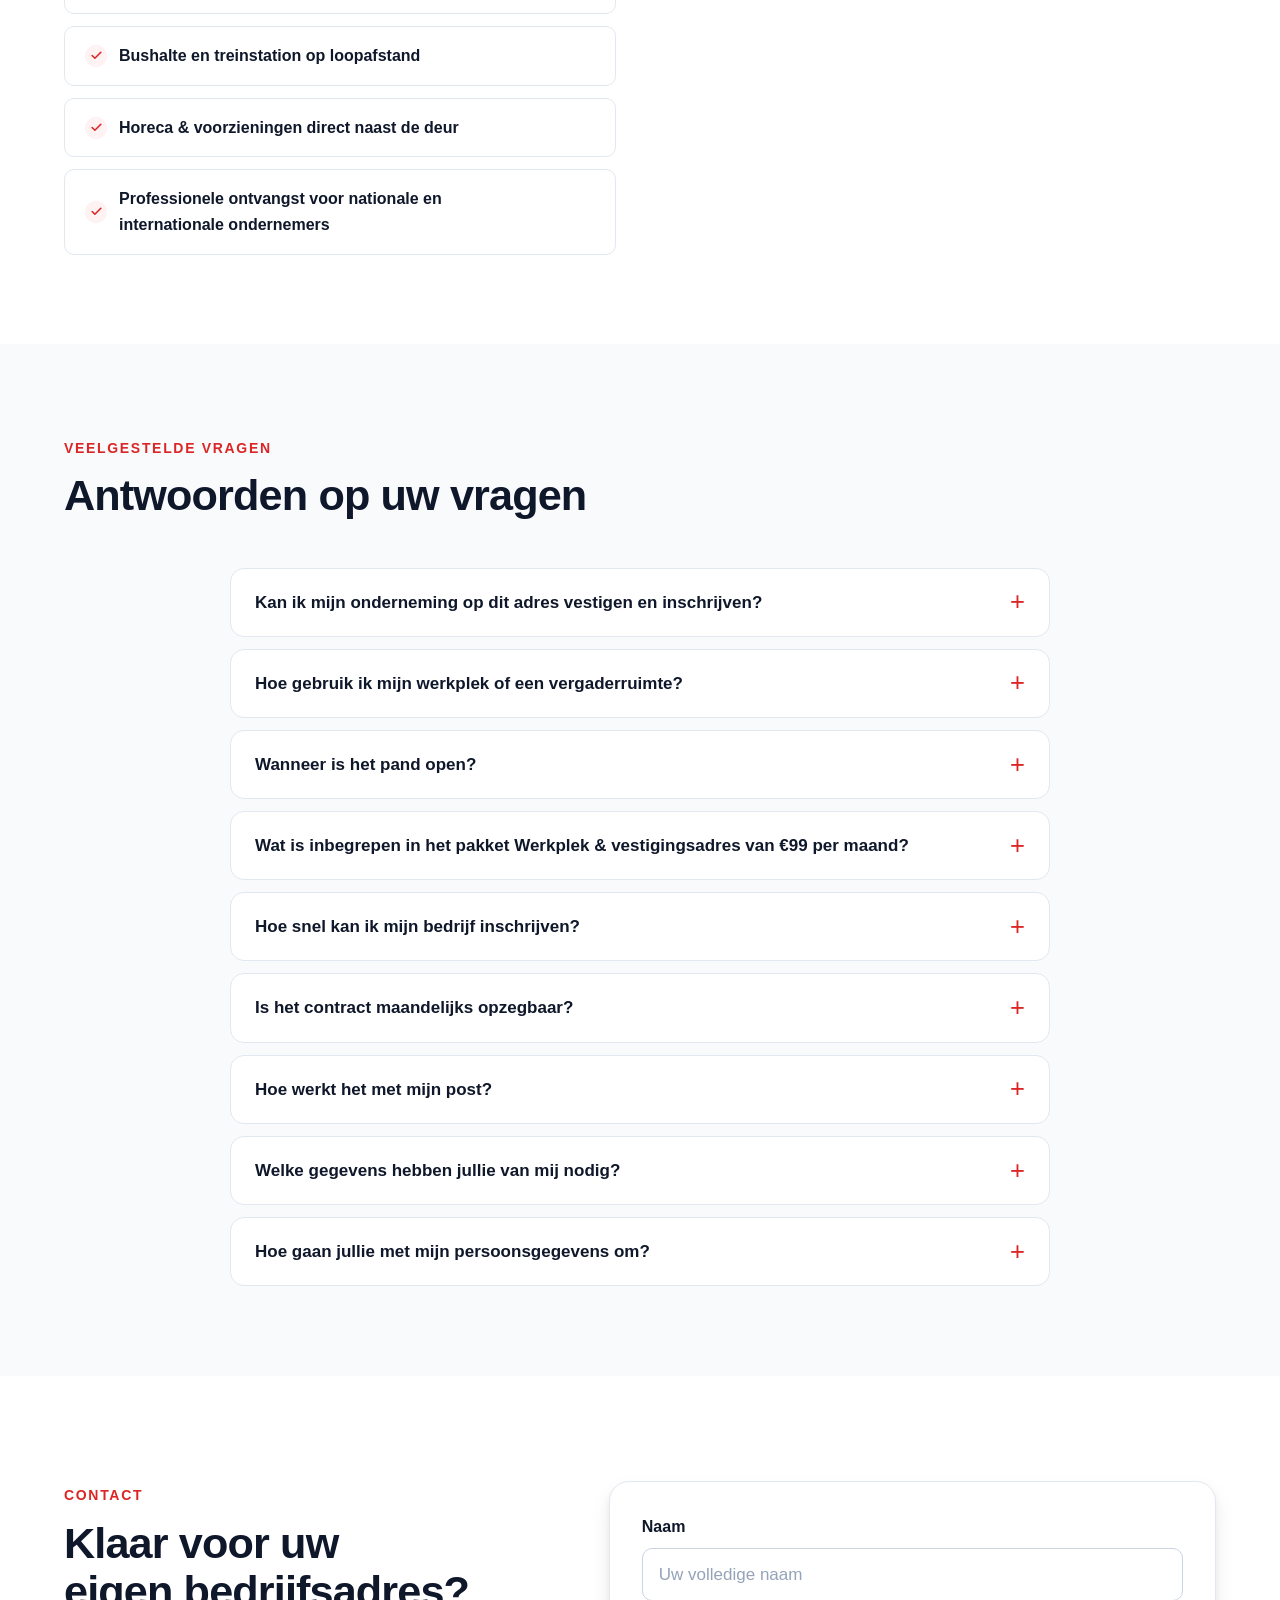
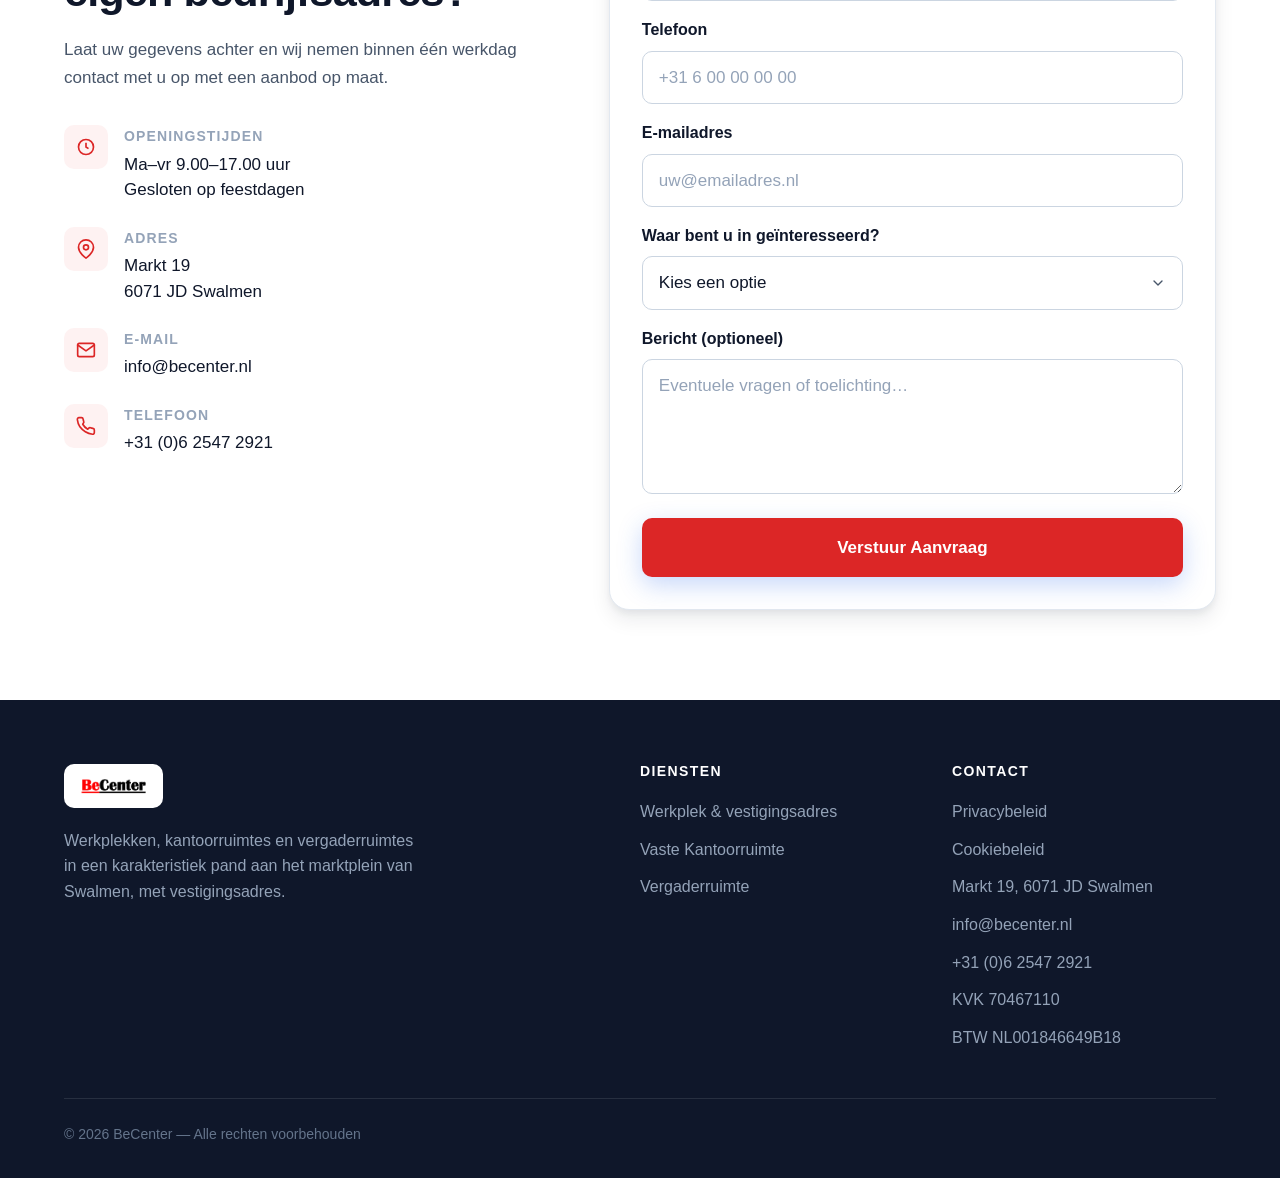
==== commit 5c3ad446: "Add files via upload" ====
--- a/index.html
+++ b/index.html
@@ -3,9 +3,9 @@
 <head>
   <meta charset="UTF-8">
   <meta name="viewport" content="width=device-width, initial-scale=1.0">
-  <title>BeCenter — Vestigingsadres & Kantoorruimte Huren in Swalmen</title>
-  <meta name="description" content="Vestigingsadres voor KVK-inschrijving vanaf €99,99 p/m. Kantoorruimte huren in Swalmen (Roermond). Adres geschikt voor registratie bij de KVK voor BV, VOF en eenmanszaak.">
-  <meta name="keywords" content="vestigingsadres huren, KVK inschrijfadres, kantoor huren Swalmen, kantoorruimte Roermond, bedrijfsadres KVK, virtueel kantoor Limburg">
+  <title>BeCenter — Kantoorruimte & Vestigingsadres in Swalmen</title>
+  <meta name="description" content="Kantoorruimte en werkplekken huren in Swalmen (Roermond), inclusief vestigingsadres aan het marktplein. Vanaf €99 per maand.">
+  <meta name="keywords" content="kantoorruimte huren Swalmen, werkplek huren Roermond, vestigingsadres Limburg, bedrijfsadres Swalmen, vergaderruimte huren Roermond">
   <link rel="icon" href="data:image/svg+xml,%3Csvg xmlns='http://www.w3.org/2000/svg' viewBox='0 0 32 32'%3E%3Crect width='32' height='32' fill='%23ffffff' rx='4'/%3E%3Ctext x='50%25' y='52%25' dominant-baseline='central' text-anchor='middle' font-family='Helvetica%2C Arial%2C sans-serif' font-weight='bold' font-size='17' fill='%23DC2626'%3EBe%3C/text%3E%3C/svg%3E">
   <link rel="stylesheet" href="./base.css?v=3">
   <link rel="stylesheet" href="./style.css?v=3">
@@ -35,12 +35,13 @@
   <section id="hero" class="hero">
     <div class="hero__inner">
       <div class="hero__content reveal">
-        <h1 class="hero__title">Vestigingsadres&nbsp;&amp; kantoorruimte huren in&nbsp;Swalmen</h1>
-        <p class="hero__subtitle">Vestigingsadres geschikt voor KVK-registratie vanaf €99 per maand. Huur daarnaast een eigen kantoorruimte in een karakteristiek pand aan het marktplein.</p>
+        <h1 class="hero__title">Kantoorruimte&nbsp;&amp; vestigingsadres in&nbsp;Swalmen</h1>
+        <p class="hero__subtitle">Vestig uw onderneming op dit adres en huur een werkplek of kantoor in een karakteristiek pand aan het marktplein. Vanaf €99 per maand.</p>
         <div class="hero__trust" aria-label="Kenmerken">
-          <span class="hero__trust-item">Adres geschikt voor KVK-registratie</span>
+          <span class="hero__trust-item">Werkplek en vergaderruimte in het pand</span>
+          <span class="hero__trust-item">Eigen postvak met permanente toegang</span>
+          <span class="hero__trust-item">Vestigingsadres aan het marktplein</span>
           <span class="hero__trust-item">Geschikt voor BV, VOF &amp; eenmanszaak</span>
-          <span class="hero__trust-item">Maandelijks opzegbaar</span>
         </div>
         <div class="hero__actions">
           <a href="#diensten" class="hero__cta">Bekijk onze diensten</a>
@@ -58,8 +59,8 @@
   <div class="stats" aria-label="Cijfers">
     <div class="stats__inner">
       <div>
-        <p class="stat__value">Adres geschikt voor inschrijving</p>
-        <p class="stat__label">KVK Registratie</p>
+        <p class="stat__value">Werkplek en vestigingsadres</p>
+        <p class="stat__label">Markt 19, Swalmen</p>
       </div>
       <div>
         <p class="stat__value">Centraal gelegen tussen Duitsland en België</p>
@@ -77,7 +78,7 @@
     <div class="container">
       <p class="section__label">Over BeCenter</p>
       <h2 class="section__title">Een zakelijk adres dat voor u werkt</h2>
-      <p class="section__text">Uw bedrijf inschrijven bij de KVK, uw thuisadres en werk gescheiden houden, of een werkplek en een zakelijk adres in een echt kantoorpand. Bij BeCenter regelt u het op één locatie. Transparante prijzen, flexibele contracten, direct inzetbaar.</p>
+      <p class="section__text">Een werkplek of een eigen kantoor in een echt kantoorpand, met een vestigingsadres aan het marktplein. Bij BeCenter regelt u het op één locatie. Transparante prijzen, flexibele contracten, direct inzetbaar.</p>
       <div class="about__grid reveal">
         <div class="about__image-wrapper">
           <img src="./kantoor-marktplein-swalmen.jpg" alt="Kantoor aan het marktplein in Swalmen, centraal in Nederland" width="600" height="480" loading="lazy">
@@ -85,20 +86,16 @@
         </div>
         <div class="about__cards">
           <div class="about__card">
-            <h3 class="about__card-title">Geldig KVK-inschrijfadres</h3>
-            <p class="about__card-desc">Officieel registratieadres voor BV, eenmanszaak en VOF, geschikt voor inschrijving bij de Kamer van Koophandel</p>
-          </div>
-          <div class="about__card">
-            <h3 class="about__card-title">Privéadres blijft privé</h3>
-            <p class="about__card-desc">Houd werk en privé gescheiden. Uw thuisadres blijft uit het handelsregister — uw bedrijf staat ingeschreven op een professioneel zakelijk adres</p>
+            <h3 class="about__card-title">Werkplek in het pand</h3>
+            <p class="about__card-desc">Vestig uw onderneming op dit adres en huur een werkplek of kantoor. U kunt er werken, post ophalen en klanten ontvangen</p>
           </div>
           <div class="about__card">
             <h3 class="about__card-title">Professionele uitstraling</h3>
-            <p class="about__card-desc">Presenteer uw bedrijf met een zakelijk adres aan het marktplein, met de flexibiliteit van een maandelijks opzegbaar contract</p>
+            <p class="about__card-desc">Ontvang uw klanten in een echt kantoorpand aan het marktplein, met receptie, vergaderruimtes en parkeergelegenheid voor uw gasten</p>
           </div>
           <div class="about__card">
-            <h3 class="about__card-title">Maandelijks opzegbaar</h3>
-            <p class="about__card-desc">Onze dienstverlening wordt afgestemd op de behoeften van uw onderneming en kan flexibel worden aangepast naarmate uw bedrijf groeit.</p>
+            <h3 class="about__card-title">Meegroeiend</h3>
+            <p class="about__card-desc">Onze dienstverlening wordt afgestemd op de behoeften van uw onderneming en kan worden aangepast naarmate uw bedrijf groeit.</p>
           </div>
         </div>
       </div>
@@ -114,18 +111,18 @@
       <div class="section__header reveal">
         <p class="section__label">Onze Diensten</p>
         <h2 class="section__title">Drie flexibele oplossingen voor elk type ondernemer</h2>
-        <p class="section__sub">Van een KVK-vestigingsadres voor uw BV tot een eigen kantoorruimte, kies de oplossing die bij uw bedrijf past.</p>
+        <p class="section__sub">Van een werkplek met vestigingsadres tot een eigen kantoor, kies de oplossing die bij uw bedrijf past.</p>
       </div>
       <div class="services__grid services__grid--four">
 
         <article class="service-card service-card--featured reveal">
           <p class="service-card__badge">Meest gekozen</p>
-          <h3 class="service-card__title">Vestigingsadres &amp; KVK-inschrijving</h3>
-          <p class="service-card__desc">Voor ondernemers die hun bedrijf inschrijven op een adres waar zij ook daadwerkelijk kunnen werken, post ontvangen en klanten ontmoeten.</p>
+          <h3 class="service-card__title">Werkplek &amp; vestigingsadres</h3>
+          <p class="service-card__desc">Voor ondernemers die hun onderneming vestigen op een adres waar zij ook daadwerkelijk werken, post ophalen en klanten ontvangen.</p>
           <ul class="service-card__features" role="list">
-            <li class="service-card__feature">Adres geschikt voor registratie bij de KVK</li>
             <li class="service-card__feature">Werkplek en vergaderruimte in het pand</li>
-            <li class="service-card__feature">Postverwerking &amp; receptiediensten</li>
+            <li class="service-card__feature">Eigen postvak met permanente toegang</li>
+            <li class="service-card__feature">Vestigingsadres aan het marktplein</li>
             <li class="service-card__feature">Parkeren, WiFi, koffie &amp; thee inclusief</li>
           </ul>
           <div class="service-card__price">
@@ -139,9 +136,9 @@
           <p class="service-card__desc">Een eigen kantoor in ons pand met alle faciliteiten, inclusief vestigingsadres.</p>
           <ul class="service-card__features" role="list">
             <li class="service-card__feature">Eigen vaste kantoor</li>
-            <li class="service-card__feature">Adres geschikt voor registratie bij de KVK</li>
             <li class="service-card__feature">Werkplek en vergaderruimte in het pand</li>
-            <li class="service-card__feature">Postverwerking &amp; receptiediensten</li>
+            <li class="service-card__feature">Eigen postvak met permanente toegang</li>
+            <li class="service-card__feature">Vestigingsadres aan het marktplein</li>
             <li class="service-card__feature">Parkeren, WiFi, koffie &amp; thee inclusief</li>
           </ul>
           <div class="service-card__price">
@@ -185,6 +182,7 @@
         <div class="pand__text">
           <p>Markt 19 is het voormalige politiebureau van Swalmen, een pand van circa 1.194 m&#178; aan het marktplein. Verdeeld over twee verdiepingen biedt het ruimte aan meerdere ondernemingen: afzonderlijke kantoorruimtes, veel werkplekken en gemeenschappelijke werkruimtes, waar ondernemers terechtkunnen om te werken en klanten te ontvangen.</p>
           <p>Er zijn twee vergaderruimtes &mdash; een kleinere overlegruimte en een boardroom voor grotere gezelschappen &mdash; allebei voorzien van presentatiemiddelen. Bezoekers worden ontvangen bij de receptie, er is gratis parkeergelegenheid voor uw gasten en het hele pand heeft snel internet.</p>
+          <p>Het pand is geopend van maandag tot en met vrijdag van 9.00 tot 17.00 uur, buiten de feestdagen. Gedurende die tijden is er iemand aanwezig bij de receptie, voor uzelf en voor uw bezoek. In de hal staat een monitor waarop alle op dit adres gevestigde ondernemingen worden vermeld, zodat bezoekers meteen zien welke bedrijven hier zitten.</p>
           <div class="pand__facilities">
             <div class="pand__facility">Snel internet</div>
             <div class="pand__facility">Twee vergaderruimtes</div>
@@ -192,6 +190,8 @@
             <div class="pand__facility">Gratis parkeerplaatsen</div>
             <div class="pand__facility">Receptiediensten</div>
             <div class="pand__facility">Postverwerking</div>
+            <div class="pand__facility">Ma&ndash;vr 9.00&ndash;17.00 uur</div>
+            <div class="pand__facility">Bedrijvenmonitor in de hal</div>
           </div>
         </div>
         <div class="pand__gallery">
@@ -244,18 +244,28 @@
       <dl class="faq__list reveal">
 
         <div class="faq__item">
-          <dt><button class="faq__question" aria-expanded="false">Kan ik mijn BV inschrijven met jullie vestigingsadres?</button></dt>
-          <dd class="faq__answer"><p>Ja. Ons adres aan Markt 19 in Swalmen is geschikt voor inschrijving bij de Kamer van Koophandel. U kunt er een BV, eenmanszaak of VOF op inschrijven.</p></dd>
-        </div>
-
-        <div class="faq__item">
-          <dt><button class="faq__question" aria-expanded="false">Wat is inbegrepen in het vestigingsadres-pakket van €99 per maand?</button></dt>
-          <dd class="faq__answer"><p>Het pakket omvat: adres geschikt voor registratie bij de KVK, postverwerking, receptiediensten, gratis parkeren, WiFi, koffie en thee, en toegang tot een werkplek en vergaderruimte op de locatie. Geen verborgen kosten.</p></dd>
+          <dt><button class="faq__question" aria-expanded="false">Kan ik mijn onderneming op dit adres vestigen en inschrijven?</button></dt>
+          <dd class="faq__answer"><p>Ja. U vestigt uw onderneming op Markt 19 in Swalmen en huurt daar een werkplek of kantoor. Op dat bedrijfsadres schrijft u zich vervolgens in bij de Kamer van Koophandel.</p></dd>
+        </div>
+
+        <div class="faq__item">
+          <dt><button class="faq__question" aria-expanded="false">Hoe gebruik ik mijn werkplek of een vergaderruimte?</button></dt>
+          <dd class="faq__answer"><p>Als klant heeft u toegang tot de werkplekken en vergaderruimtes in het pand. Reserveer vooraf per e-mail via <a href="mailto:info@becenter.nl">info@becenter.nl</a> of telefonisch via <a href="tel:+31625472921">+31 (0)6 2547 2921</a>, dan staat er tijdens openingstijden een plek voor u klaar. Wij bevestigen dezelfde werkdag.</p></dd>
+        </div>
+
+        <div class="faq__item">
+          <dt><button class="faq__question" aria-expanded="false">Wanneer is het pand open?</button></dt>
+          <dd class="faq__answer"><p>Van maandag tot en met vrijdag van 9.00 tot 17.00 uur, buiten de feestdagen. Gedurende die tijden is er iemand aanwezig bij de receptie en kunt u terecht om te werken, uw post op te halen of klanten te ontvangen. Uw onderneming wordt vermeld op de bedrijvenmonitor in de hal.</p></dd>
+        </div>
+
+        <div class="faq__item">
+          <dt><button class="faq__question" aria-expanded="false">Wat is inbegrepen in het pakket Werkplek &amp; vestigingsadres van €99 per maand?</button></dt>
+          <dd class="faq__answer"><p>Het pakket omvat: toegang tot een werkplek en vergaderruimte op de locatie, een eigen postvak, receptiediensten, gratis parkeren, WiFi, koffie en thee, en het vestigingsadres aan Markt 19. Geen verborgen kosten.</p></dd>
         </div>
 
         <div class="faq__item">
           <dt><button class="faq__question" aria-expanded="false">Hoe snel kan ik mijn bedrijf inschrijven?</button></dt>
-          <dd class="faq__answer"><p>Na ontvangst van uw aanvraag en betaling sturen wij binnen één werkdag de huurovereenkomst toe. Daarmee kunt u direct uw KVK-inschrijving regelen of een adreswijziging doorvoeren.</p></dd>
+          <dd class="faq__answer"><p>Na ontvangst van uw aanvraag en betaling sturen wij binnen één werkdag de huurovereenkomst toe. Daarmee kunt u zich op dit bedrijfsadres inschrijven bij de Kamer van Koophandel.</p></dd>
         </div>
 
         
@@ -266,8 +276,8 @@
         </div>
 
         <div class="faq__item">
-          <dt><button class="faq__question" aria-expanded="false">Wordt mijn post doorgestuurd of gescand?</button></dt>
-          <dd class="faq__answer"><p>Wij ontvangen, sorteren en verwerken al uw zakelijke post op het adres. In overleg sturen wij uw post fysiek door of digitaal per e-mail.</p></dd>
+          <dt><button class="faq__question" aria-expanded="false">Hoe werkt het met mijn post?</button></dt>
+          <dd class="faq__answer"><p>Uw post ligt in uw eigen postvak op Markt 19, waar u permanent toegang toe heeft. Eventueel kan post ook doorgezonden worden.</p></dd>
         </div>
 
         
@@ -299,6 +309,16 @@
           </div>
           <div class="contact__info-item">
             <div class="contact__info-icon">
+              <svg viewBox="0 0 24 24" fill="none" stroke="currentColor" stroke-width="2" aria-hidden="true"><circle cx="12" cy="12" r="9"/><path d="M12 7v5l3 2"/></svg>
+            </div>
+            <div>
+              <p class="contact__info-label">Openingstijden</p>
+              <p class="contact__info-value">Ma&ndash;vr 9.00&ndash;17.00 uur<br>Gesloten op feestdagen</p>
+            </div>
+          </div>
+
+          <div class="contact__info-item">
+            <div class="contact__info-icon">
               <svg width="18" height="18" viewBox="0 0 24 24" fill="none" stroke="currentColor" stroke-width="2" stroke-linecap="round" stroke-linejoin="round" aria-hidden="true"><path d="M21 10c0 7-9 13-9 13s-9-6-9-13a9 9 0 0 1 18 0z"/><circle cx="12" cy="10" r="3"/></svg>
             </div>
             <div>
@@ -348,7 +368,7 @@
             <label for="interesse">Waar bent u in geïnteresseerd?</label>
             <select id="interesse" name="interesse" required>
               <option value="" disabled selected>Kies een optie</option>
-              <option>Vestigingsadres &amp; KVK-inschrijving (€99 p/m)</option>
+              <option>Werkplek &amp; vestigingsadres (€99 p/m)</option>
               <option>Vaste Kantoorruimte (€299 p/m)</option>
                <option>Vergaderruimte (€19 p/u)</option>
               
@@ -373,12 +393,12 @@
       <div class="footer__top">
         <div class="footer__brand">
           <div class="footer__brand-logo"><a href="#top" aria-label="Terug naar boven"><img src="./logo.png" alt="BeCenter" class="footer__logo-img"></a></div>
-          <p class="footer__brand-desc">Vestigingsadres geschikt voor KVK-registratie en flexibele kantoorruimtes in een karakteristiek pand aan het marktplein van Swalmen, Limburg.</p>
+          <p class="footer__brand-desc">Werkplekken, kantoorruimtes en vergaderruimtes in een karakteristiek pand aan het marktplein van Swalmen, met vestigingsadres.</p>
         </div>
         <div>
           <h3 class="footer__col-title">Diensten</h3>
           <ul class="footer__links" role="list">
-            <li><a href="#diensten">Vestigingsadres &amp; KVK</a></li>
+            <li><a href="#diensten">Werkplek &amp; vestigingsadres</a></li>
             <li><a href="#diensten">Vaste Kantoorruimte</a></li>
              <li><a href="#diensten">Vergaderruimte</a></li>
             
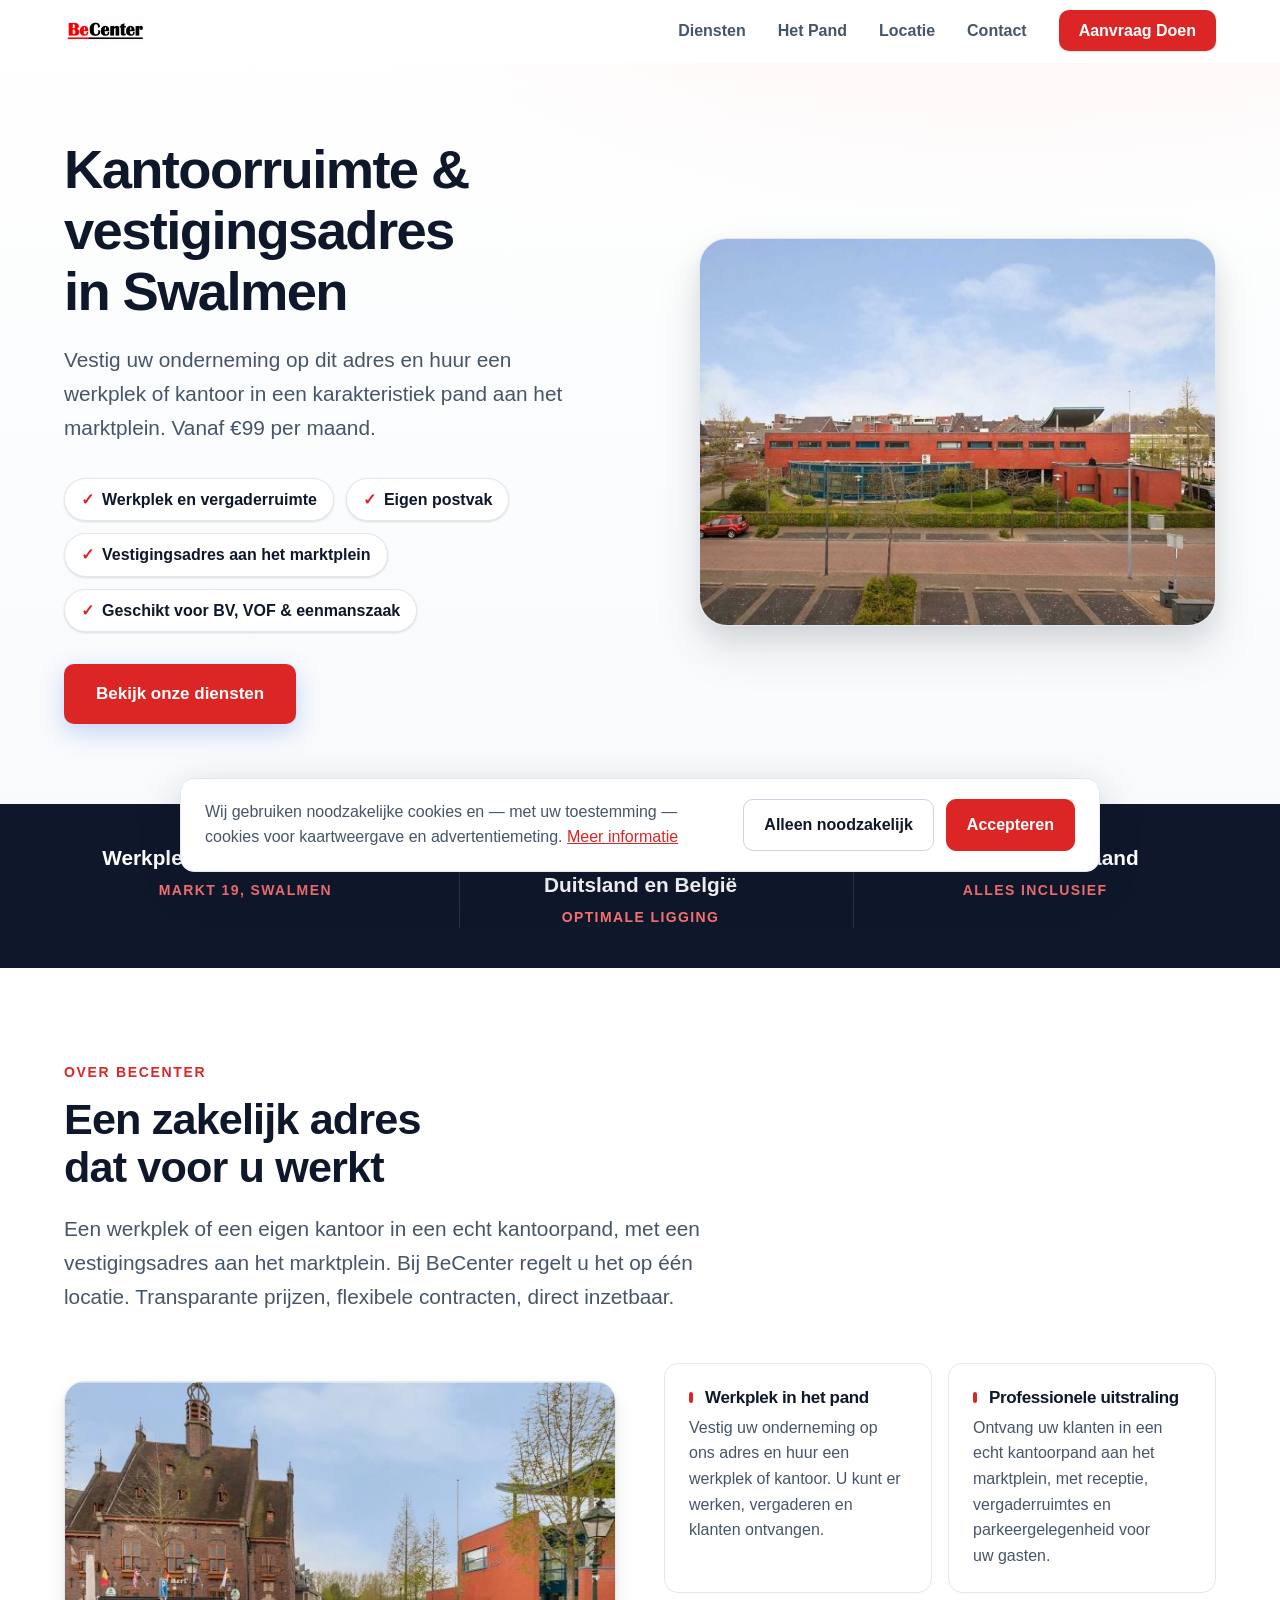
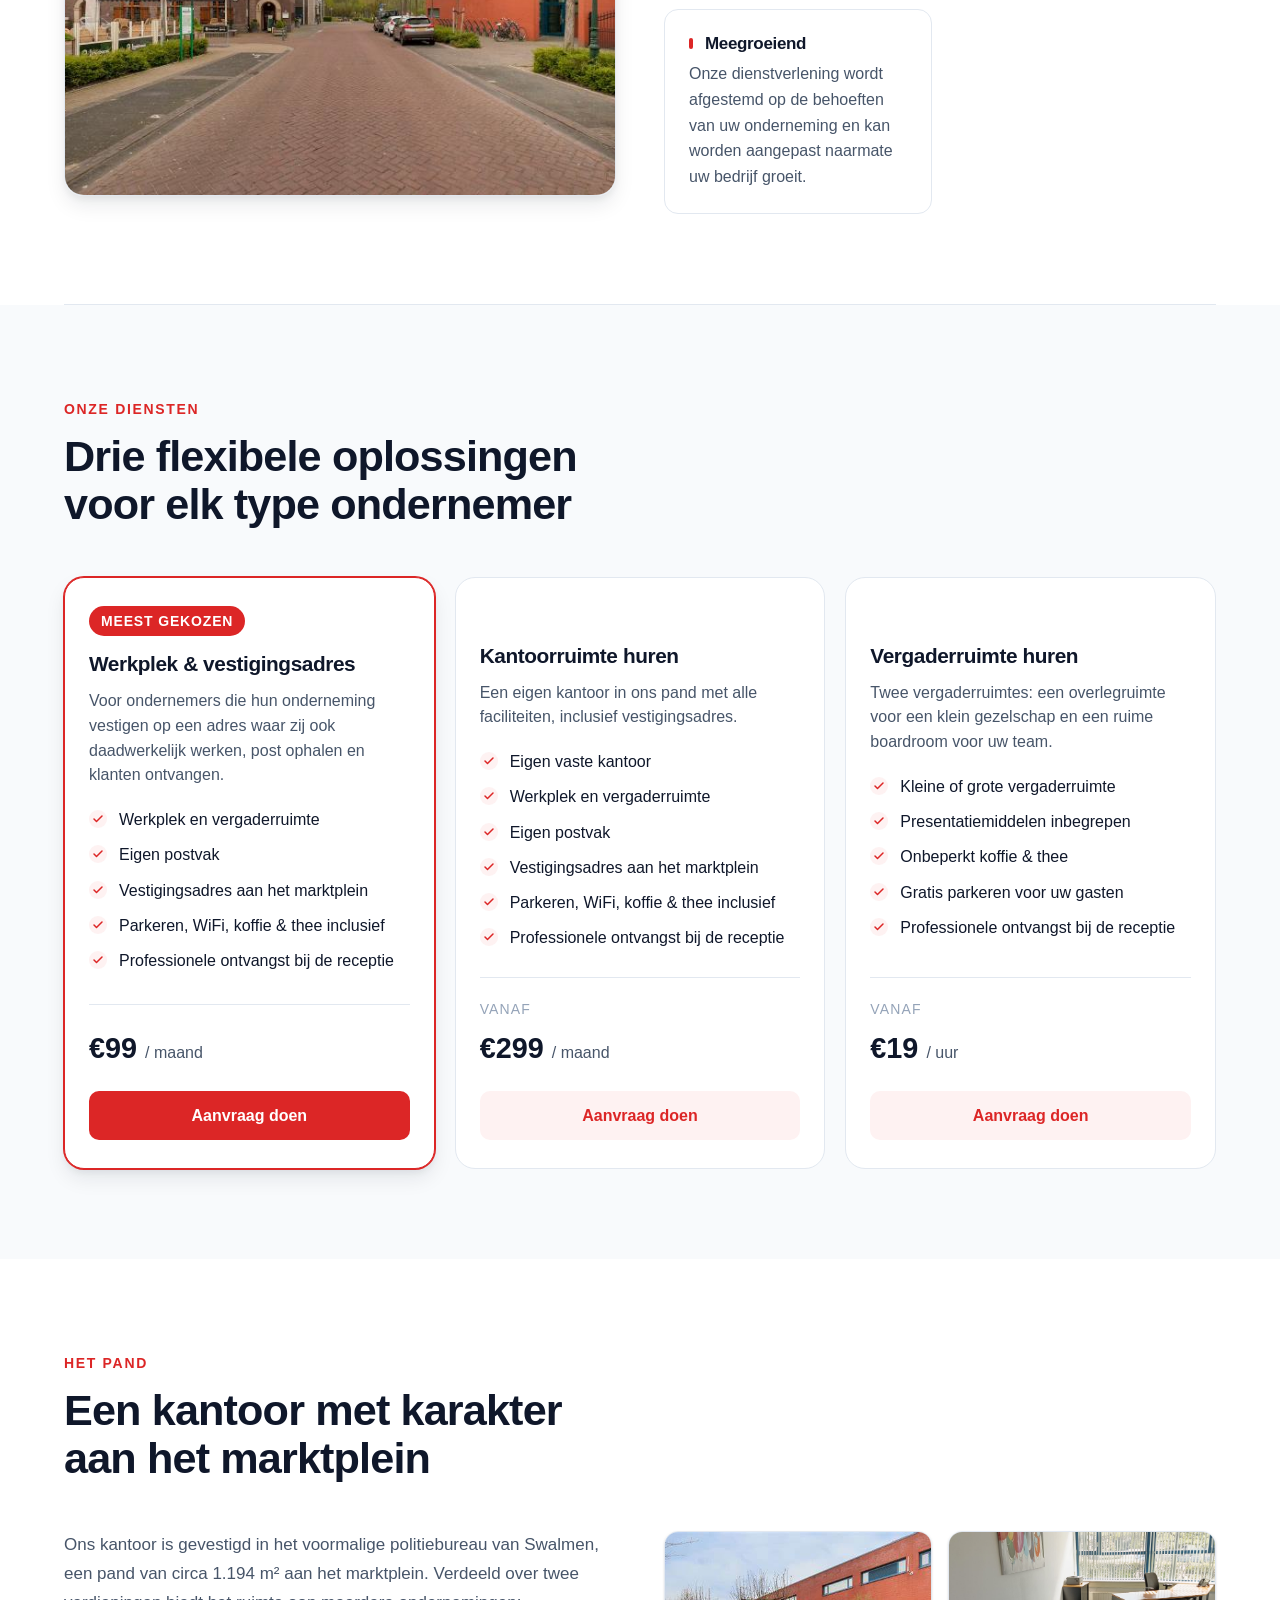
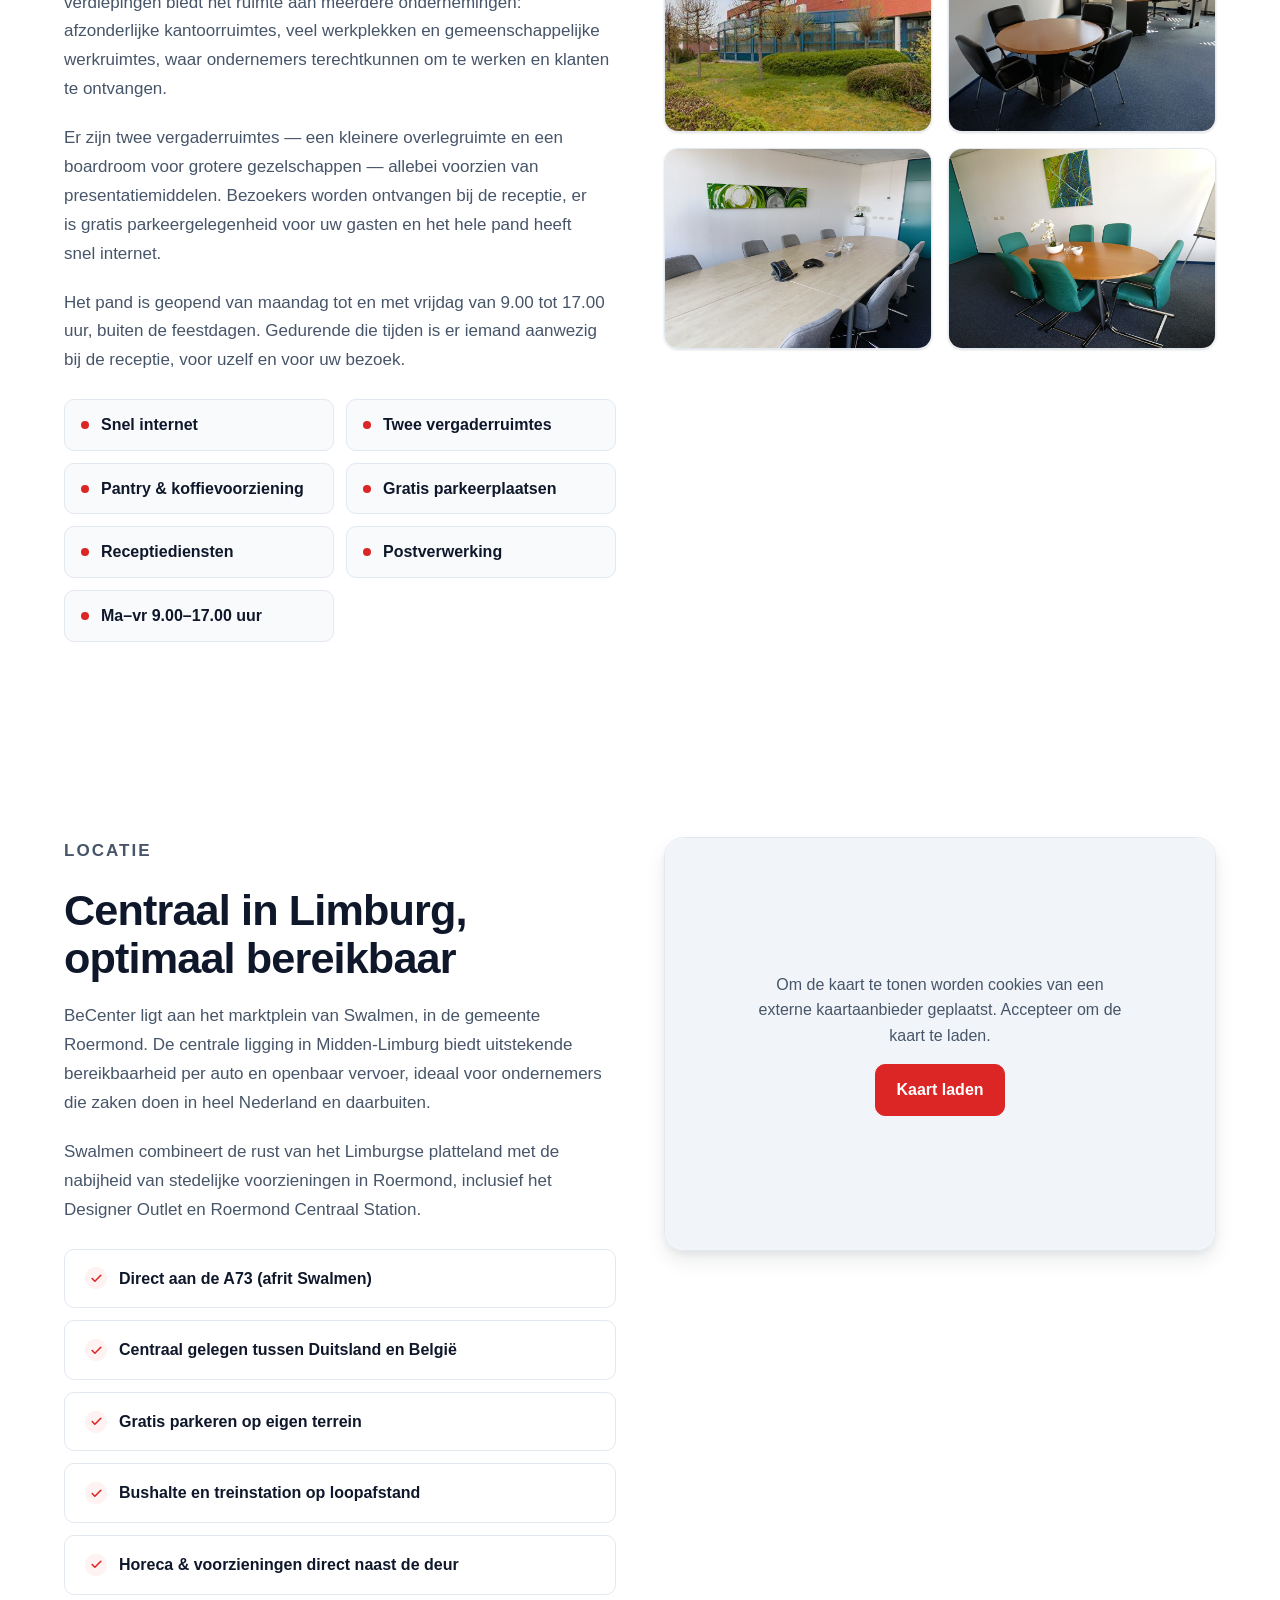
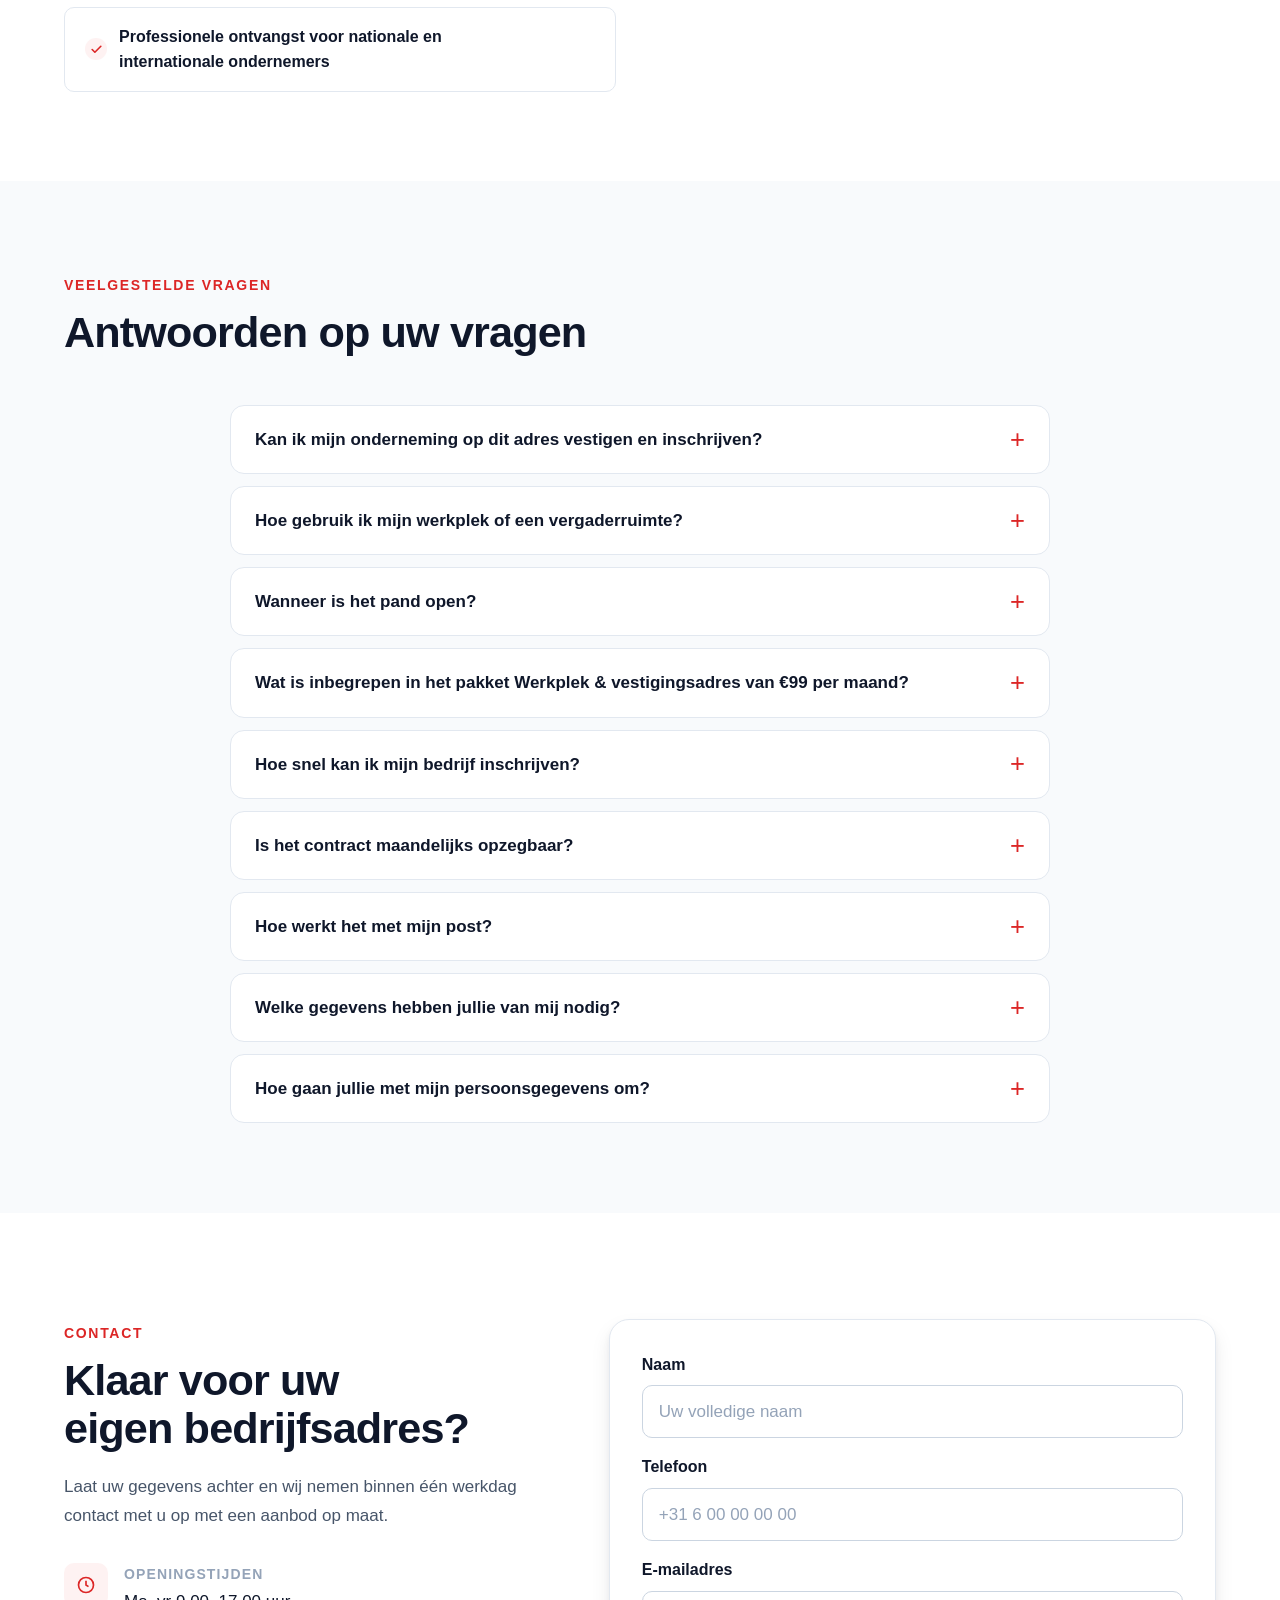
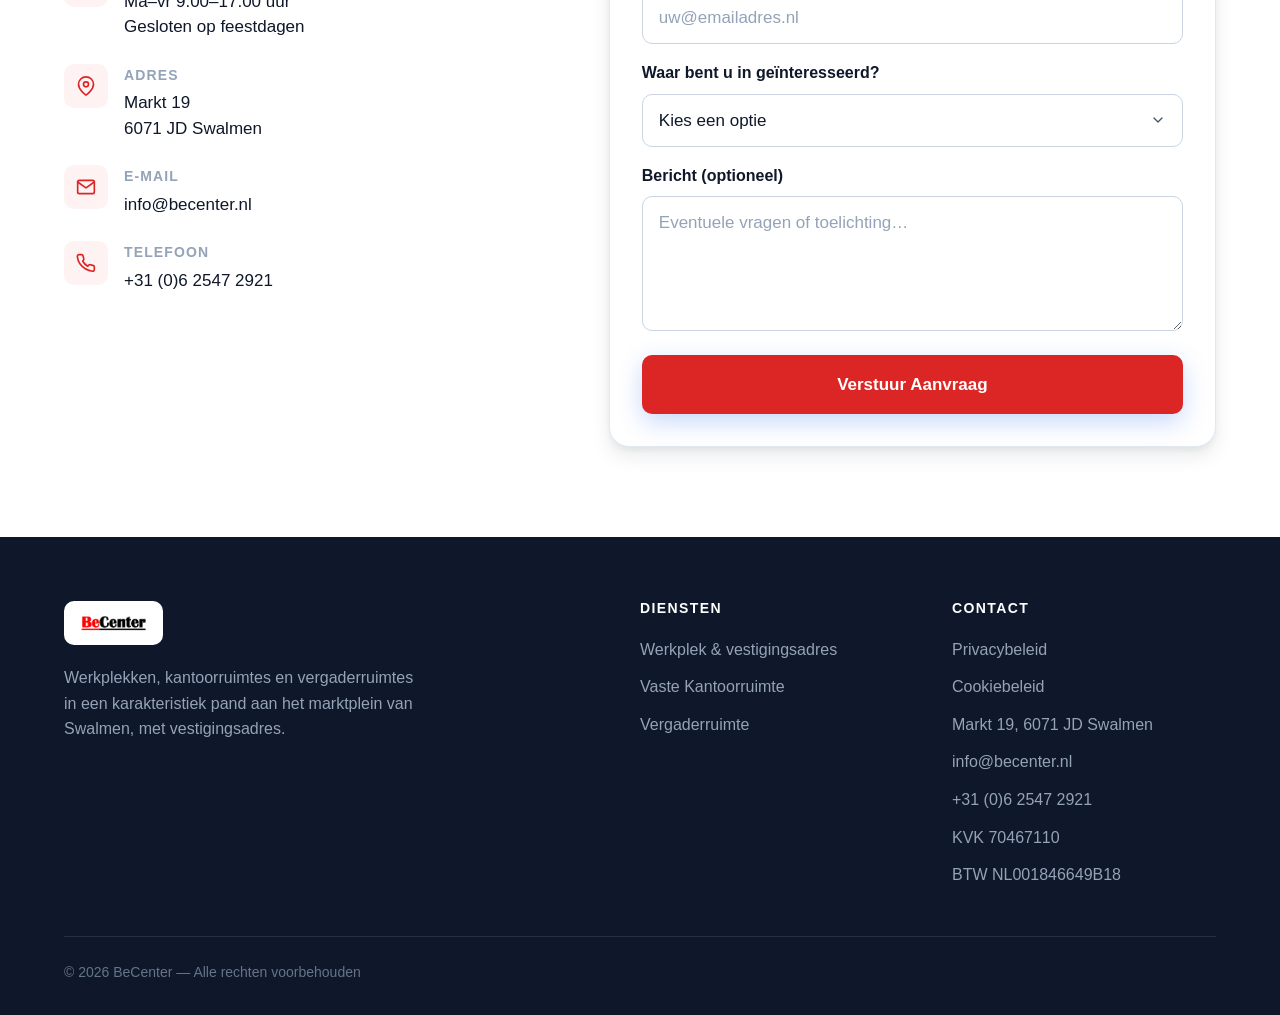
==== commit bf6045e8: "Add files via upload" ====
--- a/index.html
+++ b/index.html
@@ -38,8 +38,8 @@
         <h1 class="hero__title">Kantoorruimte&nbsp;&amp; vestigingsadres in&nbsp;Swalmen</h1>
         <p class="hero__subtitle">Vestig uw onderneming op dit adres en huur een werkplek of kantoor in een karakteristiek pand aan het marktplein. Vanaf €99 per maand.</p>
         <div class="hero__trust" aria-label="Kenmerken">
-          <span class="hero__trust-item">Werkplek en vergaderruimte in het pand</span>
-          <span class="hero__trust-item">Eigen postvak met permanente toegang</span>
+          <span class="hero__trust-item">Werkplek en vergaderruimte</span>
+          <span class="hero__trust-item">Eigen postvak</span>
           <span class="hero__trust-item">Vestigingsadres aan het marktplein</span>
           <span class="hero__trust-item">Geschikt voor BV, VOF &amp; eenmanszaak</span>
         </div>
@@ -87,11 +87,11 @@
         <div class="about__cards">
           <div class="about__card">
             <h3 class="about__card-title">Werkplek in het pand</h3>
-            <p class="about__card-desc">Vestig uw onderneming op dit adres en huur een werkplek of kantoor. U kunt er werken, post ophalen en klanten ontvangen</p>
+            <p class="about__card-desc">Vestig uw onderneming op ons adres en huur een werkplek of kantoor. U kunt er werken, vergaderen en klanten ontvangen.</p>
           </div>
           <div class="about__card">
             <h3 class="about__card-title">Professionele uitstraling</h3>
-            <p class="about__card-desc">Ontvang uw klanten in een echt kantoorpand aan het marktplein, met receptie, vergaderruimtes en parkeergelegenheid voor uw gasten</p>
+            <p class="about__card-desc">Ontvang uw klanten in een echt kantoorpand aan het marktplein, met receptie, vergaderruimtes en parkeergelegenheid voor uw gasten.</p>
           </div>
           <div class="about__card">
             <h3 class="about__card-title">Meegroeiend</h3>
@@ -111,7 +111,6 @@
       <div class="section__header reveal">
         <p class="section__label">Onze Diensten</p>
         <h2 class="section__title">Drie flexibele oplossingen voor elk type ondernemer</h2>
-        <p class="section__sub">Van een werkplek met vestigingsadres tot een eigen kantoor, kies de oplossing die bij uw bedrijf past.</p>
       </div>
       <div class="services__grid services__grid--four">
 
@@ -120,10 +119,11 @@
           <h3 class="service-card__title">Werkplek &amp; vestigingsadres</h3>
           <p class="service-card__desc">Voor ondernemers die hun onderneming vestigen op een adres waar zij ook daadwerkelijk werken, post ophalen en klanten ontvangen.</p>
           <ul class="service-card__features" role="list">
-            <li class="service-card__feature">Werkplek en vergaderruimte in het pand</li>
-            <li class="service-card__feature">Eigen postvak met permanente toegang</li>
+            <li class="service-card__feature">Werkplek en vergaderruimte</li>
+            <li class="service-card__feature">Eigen postvak</li>
             <li class="service-card__feature">Vestigingsadres aan het marktplein</li>
             <li class="service-card__feature">Parkeren, WiFi, koffie &amp; thee inclusief</li>
+            <li class="service-card__feature">Professionele ontvangst bij de receptie</li>
           </ul>
           <div class="service-card__price">
             <p class="service-card__price-value">€99 <span class="service-card__price-period">/ maand</span></p>
@@ -136,10 +136,11 @@
           <p class="service-card__desc">Een eigen kantoor in ons pand met alle faciliteiten, inclusief vestigingsadres.</p>
           <ul class="service-card__features" role="list">
             <li class="service-card__feature">Eigen vaste kantoor</li>
-            <li class="service-card__feature">Werkplek en vergaderruimte in het pand</li>
-            <li class="service-card__feature">Eigen postvak met permanente toegang</li>
+            <li class="service-card__feature">Werkplek en vergaderruimte</li>
+            <li class="service-card__feature">Eigen postvak</li>
             <li class="service-card__feature">Vestigingsadres aan het marktplein</li>
             <li class="service-card__feature">Parkeren, WiFi, koffie &amp; thee inclusief</li>
+            <li class="service-card__feature">Professionele ontvangst bij de receptie</li>
           </ul>
           <div class="service-card__price">
             <p class="service-card__price-label">Vanaf</p>
@@ -150,7 +151,7 @@
 
         <article class="service-card reveal">
           <h3 class="service-card__title">Vergaderruimte huren</h3>
-          <p class="service-card__desc">Twee vergaderruimtes, van een intieme overlegruimte tot een ruime boardroom voor uw team.</p>
+          <p class="service-card__desc">Twee vergaderruimtes: een overlegruimte voor een klein gezelschap en een ruime boardroom voor uw team.</p>
           <ul class="service-card__features" role="list">
             <li class="service-card__feature">Kleine of grote vergaderruimte</li>
             <li class="service-card__feature">Presentatiemiddelen inbegrepen</li>
@@ -180,9 +181,9 @@
       <h2 class="section__title">Een kantoor met karakter aan het marktplein</h2>
       <div class="pand__content reveal">
         <div class="pand__text">
-          <p>Markt 19 is het voormalige politiebureau van Swalmen, een pand van circa 1.194 m&#178; aan het marktplein. Verdeeld over twee verdiepingen biedt het ruimte aan meerdere ondernemingen: afzonderlijke kantoorruimtes, veel werkplekken en gemeenschappelijke werkruimtes, waar ondernemers terechtkunnen om te werken en klanten te ontvangen.</p>
+          <p>Ons kantoor is gevestigd in het voormalige politiebureau van Swalmen, een pand van circa 1.194 m&#178; aan het marktplein. Verdeeld over twee verdiepingen biedt het ruimte aan meerdere ondernemingen: afzonderlijke kantoorruimtes, veel werkplekken en gemeenschappelijke werkruimtes, waar ondernemers terechtkunnen om te werken en klanten te ontvangen.</p>
           <p>Er zijn twee vergaderruimtes &mdash; een kleinere overlegruimte en een boardroom voor grotere gezelschappen &mdash; allebei voorzien van presentatiemiddelen. Bezoekers worden ontvangen bij de receptie, er is gratis parkeergelegenheid voor uw gasten en het hele pand heeft snel internet.</p>
-          <p>Het pand is geopend van maandag tot en met vrijdag van 9.00 tot 17.00 uur, buiten de feestdagen. Gedurende die tijden is er iemand aanwezig bij de receptie, voor uzelf en voor uw bezoek. In de hal staat een monitor waarop alle op dit adres gevestigde ondernemingen worden vermeld, zodat bezoekers meteen zien welke bedrijven hier zitten.</p>
+          <p>Het pand is geopend van maandag tot en met vrijdag van 9.00 tot 17.00 uur, buiten de feestdagen. Gedurende die tijden is er iemand aanwezig bij de receptie, voor uzelf en voor uw bezoek.</p>
           <div class="pand__facilities">
             <div class="pand__facility">Snel internet</div>
             <div class="pand__facility">Twee vergaderruimtes</div>
@@ -191,7 +192,6 @@
             <div class="pand__facility">Receptiediensten</div>
             <div class="pand__facility">Postverwerking</div>
             <div class="pand__facility">Ma&ndash;vr 9.00&ndash;17.00 uur</div>
-            <div class="pand__facility">Bedrijvenmonitor in de hal</div>
           </div>
         </div>
         <div class="pand__gallery">
@@ -255,12 +255,12 @@
 
         <div class="faq__item">
           <dt><button class="faq__question" aria-expanded="false">Wanneer is het pand open?</button></dt>
-          <dd class="faq__answer"><p>Van maandag tot en met vrijdag van 9.00 tot 17.00 uur, buiten de feestdagen. Gedurende die tijden is er iemand aanwezig bij de receptie en kunt u terecht om te werken, uw post op te halen of klanten te ontvangen. Uw onderneming wordt vermeld op de bedrijvenmonitor in de hal.</p></dd>
+          <dd class="faq__answer"><p>Van maandag tot en met vrijdag van 9.00 tot 17.00 uur, buiten de feestdagen. Gedurende die tijden is er iemand aanwezig bij de receptie en kunt u terecht om te werken, uw post op te halen of klanten te ontvangen.</p></dd>
         </div>
 
         <div class="faq__item">
           <dt><button class="faq__question" aria-expanded="false">Wat is inbegrepen in het pakket Werkplek &amp; vestigingsadres van €99 per maand?</button></dt>
-          <dd class="faq__answer"><p>Het pakket omvat: toegang tot een werkplek en vergaderruimte op de locatie, een eigen postvak, receptiediensten, gratis parkeren, WiFi, koffie en thee, en het vestigingsadres aan Markt 19. Geen verborgen kosten.</p></dd>
+          <dd class="faq__answer"><p>Het pakket omvat: toegang tot een werkplek en vergaderruimte op de locatie, een eigen postvak, receptiediensten, gratis parkeren, WiFi, koffie en thee, en het vestigingsadres aan het marktplein. Geen verborgen kosten.</p></dd>
         </div>
 
         <div class="faq__item">
@@ -277,7 +277,7 @@
 
         <div class="faq__item">
           <dt><button class="faq__question" aria-expanded="false">Hoe werkt het met mijn post?</button></dt>
-          <dd class="faq__answer"><p>Uw post ligt in uw eigen postvak op Markt 19, waar u permanent toegang toe heeft. Eventueel kan post ook doorgezonden worden.</p></dd>
+          <dd class="faq__answer"><p>Uw post ligt in uw eigen postvak op de locatie, waar u tijdens openingstijden bij kunt. Eventueel kan post ook doorgezonden worden.</p></dd>
         </div>
 
         
